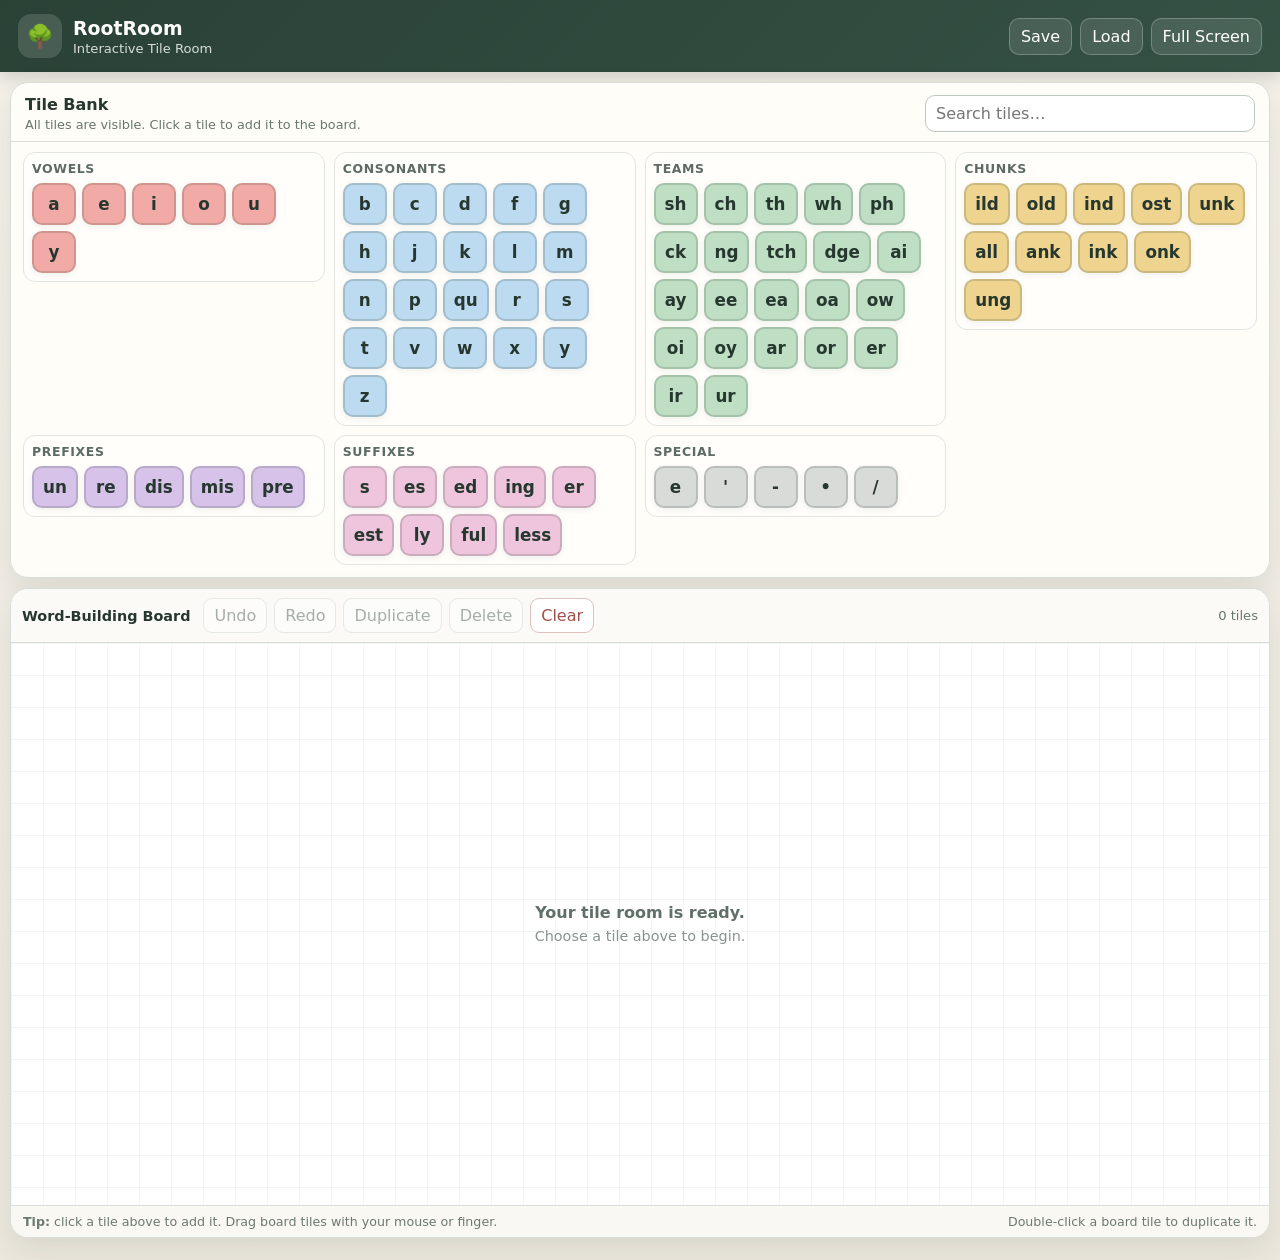
==== rootroom/index.html @ 7eb329e6 "RootRoom v1.1 all tiles visible" ====
<!DOCTYPE html>
<html lang="en">
<head>
  <meta charset="UTF-8" />
  <meta name="viewport" content="width=device-width, initial-scale=1.0" />
  <meta name="theme-color" content="#355144" />
  <title>RootRoom Tile Room</title>
  <link rel="stylesheet" href="rootroom.css" />
</head>
<body>
  <header class="topbar">
    <div class="brand">
      <div class="brand-mark" aria-hidden="true">🌳</div>
      <div><h1>RootRoom</h1><p>Interactive Tile Room</p></div>
    </div>
    <div class="top-actions">
      <button id="saveBtn" class="header-btn">Save</button>
      <button id="loadBtn" class="header-btn">Load</button>
      <button id="fullscreenBtn" class="header-btn">Full Screen</button>
    </div>
  </header>

  <main class="workspace">
    <section class="tile-bank" aria-label="Tile bank">
      <div class="bank-heading">
        <div>
          <h2>Tile Bank</h2>
          <p>All tiles are visible. Click a tile to add it to the board.</p>
        </div>
        <label class="search-wrap">
          <span class="sr-only">Search tiles</span>
          <input id="tileSearch" type="search" placeholder="Search tiles…" autocomplete="off" />
        </label>
      </div>
      <div id="allTileGroups" class="all-tile-groups"></div>
    </section>

    <section class="board-panel">
      <div class="board-toolbar">
        <div class="tool-group">
          <strong>Word-Building Board</strong>
          <button id="undoBtn" class="tool-btn">Undo</button>
          <button id="redoBtn" class="tool-btn">Redo</button>
          <button id="duplicateBtn" class="tool-btn">Duplicate</button>
          <button id="deleteBtn" class="tool-btn">Delete</button>
          <button id="clearBtn" class="tool-btn danger">Clear</button>
        </div>
        <div class="board-status"><span id="tileCount">0 tiles</span></div>
      </div>
      <div id="board" class="board" tabindex="0" aria-label="Interactive word-building board">
        <div id="emptyState" class="empty-state"><div><strong>Your tile room is ready.</strong><span>Choose a tile above to begin.</span></div></div>
      </div>
      <div class="help-bar">
        <span><strong>Tip:</strong> click a tile above to add it. Drag board tiles with your mouse or finger.</span>
        <span>Double-click a board tile to duplicate it.</span>
      </div>
    </section>
  </main>
  <script src="app.js"></script>
</body>
</html>
---- rootroom/rootroom.css ----
:root{--forest:#355144;--forest-dark:#2a4136;--ink:#26372f;--muted:#69776f;--paper:#fffdf8;--line:#d7ded8;--shadow:0 12px 30px rgba(38,55,47,.10);--vowel:#f2aaa6;--consonant:#bddbf0;--team:#bfdfc4;--chunk:#efd48f;--prefix:#d7c2ea;--suffix:#efc5dd;--special:#d9dbd9;--danger:#b45e56}*{box-sizing:border-box}html,body{margin:0;min-height:100%;font-family:Inter,ui-sans-serif,system-ui,-apple-system,BlinkMacSystemFont,"Segoe UI",sans-serif;color:var(--ink);background:linear-gradient(180deg,#f5f1e9 0%,#ede8de 100%)}button,input{font:inherit}.sr-only{position:absolute;width:1px;height:1px;padding:0;margin:-1px;overflow:hidden;clip:rect(0,0,0,0);white-space:nowrap;border:0}.topbar{min-height:72px;padding:12px 18px;display:flex;align-items:center;justify-content:space-between;gap:16px;color:white;background:linear-gradient(135deg,var(--forest-dark),var(--forest));box-shadow:0 5px 16px rgba(30,45,37,.18)}.brand{display:flex;align-items:center;gap:11px}.brand-mark{width:44px;height:44px;border-radius:13px;display:grid;place-items:center;background:rgba(255,255,255,.14);font-size:1.4rem}.brand h1{font-size:1.18rem;margin:0}.brand p{margin:2px 0 0;font-size:.82rem;opacity:.82}.top-actions{display:flex;gap:8px;flex-wrap:wrap}.header-btn{border:1px solid rgba(255,255,255,.24);background:rgba(255,255,255,.11);color:white;border-radius:10px;padding:8px 11px;cursor:pointer}.workspace{width:min(1700px,calc(100% - 20px));margin:10px auto 22px;display:grid;grid-template-rows:auto minmax(650px,1fr);gap:10px}.tile-bank,.board-panel{background:rgba(255,253,248,.98);border:1px solid var(--line);border-radius:18px;box-shadow:var(--shadow);overflow:hidden}.bank-heading{display:flex;align-items:center;justify-content:space-between;gap:18px;padding:12px 14px 9px;border-bottom:1px solid var(--line)}.bank-heading h2{font-size:1rem;margin:0 0 3px}.bank-heading p{font-size:.8rem;color:var(--muted);margin:0}.search-wrap{width:min(330px,38vw)}#tileSearch{width:100%;border:1px solid #bdc8c0;background:white;border-radius:10px;padding:8px 10px;outline:none}.all-tile-groups{display:grid;grid-template-columns:repeat(4,minmax(220px,1fr));gap:9px;padding:10px 12px 12px;align-items:start}.tile-group{border:1px solid #e0e5e1;border-radius:12px;background:#fffefb;padding:8px}.tile-group h3{margin:0 0 7px;font-size:.78rem;text-transform:uppercase;letter-spacing:.05em;color:#5c6b63}.group-tray{display:flex;flex-wrap:wrap;gap:6px}.tile{min-width:44px;height:42px;padding:5px 9px;display:inline-flex;align-items:center;justify-content:center;border:2px solid rgba(43,55,49,.18);border-radius:10px;font-size:1.05rem;font-weight:800;color:#26372f;box-shadow:0 2px 6px rgba(34,49,41,.07);user-select:none;-webkit-user-select:none}.library-tile{cursor:pointer}.vowel{background:var(--vowel)}.consonant{background:var(--consonant)}.team{background:var(--team)}.chunk{background:var(--chunk)}.prefix{background:var(--prefix)}.suffix{background:var(--suffix)}.special{background:var(--special)}.board-panel{display:flex;flex-direction:column;min-height:650px}.board-toolbar{min-height:54px;display:flex;align-items:center;justify-content:space-between;gap:12px;padding:8px 11px;border-bottom:1px solid var(--line);background:#fbfaf6}.tool-group{display:flex;align-items:center;gap:7px;flex-wrap:wrap}.tool-group strong{margin-right:6px;font-size:.9rem}.tool-btn{border:1px solid #cbd4cd;background:white;color:#415249;border-radius:9px;padding:7px 10px;cursor:pointer}.tool-btn:disabled{opacity:.45;cursor:not-allowed}.tool-btn.danger{color:#9e4f49;border-color:#dfc1be}.board-status{font-size:.82rem;color:var(--muted);white-space:nowrap}.board{position:relative;flex:1;min-height:560px;overflow:hidden;outline:none;background:linear-gradient(to right,rgba(86,106,95,.065) 1px,transparent 1px),linear-gradient(to bottom,rgba(86,106,95,.065) 1px,transparent 1px),#fff;background-size:32px 32px;touch-action:none}.board-tile{position:absolute;z-index:3;min-width:58px;height:54px;font-size:1.34rem;cursor:grab;touch-action:none;will-change:left,top}.board-tile.dragging{cursor:grabbing;z-index:20;box-shadow:0 10px 22px rgba(36,50,43,.22)}.board-tile.selected{outline:3px solid var(--forest);outline-offset:3px}.empty-state{position:absolute;inset:0;display:grid;place-items:center;text-align:center;color:#89938d;pointer-events:none;padding:28px}.empty-state strong{display:block;color:#607068;margin-bottom:4px}.empty-state span{font-size:.9rem}.empty-state.hidden{display:none}.help-bar{display:flex;justify-content:space-between;gap:16px;flex-wrap:wrap;padding:8px 12px;border-top:1px solid var(--line);background:#faf8f3;font-size:.79rem;color:#6c7872}@media(max-width:1250px){.all-tile-groups{grid-template-columns:repeat(3,minmax(220px,1fr))}}@media(max-width:900px){.all-tile-groups{grid-template-columns:repeat(2,minmax(220px,1fr))}}@media(max-width:620px){.topbar,.bank-heading,.board-toolbar{align-items:flex-start}.topbar,.bank-heading{flex-direction:column}.search-wrap{width:100%}.all-tile-groups{grid-template-columns:1fr}.workspace{width:min(100% - 10px,1700px)}.board-toolbar{flex-direction:column}.board-status{align-self:flex-end}}
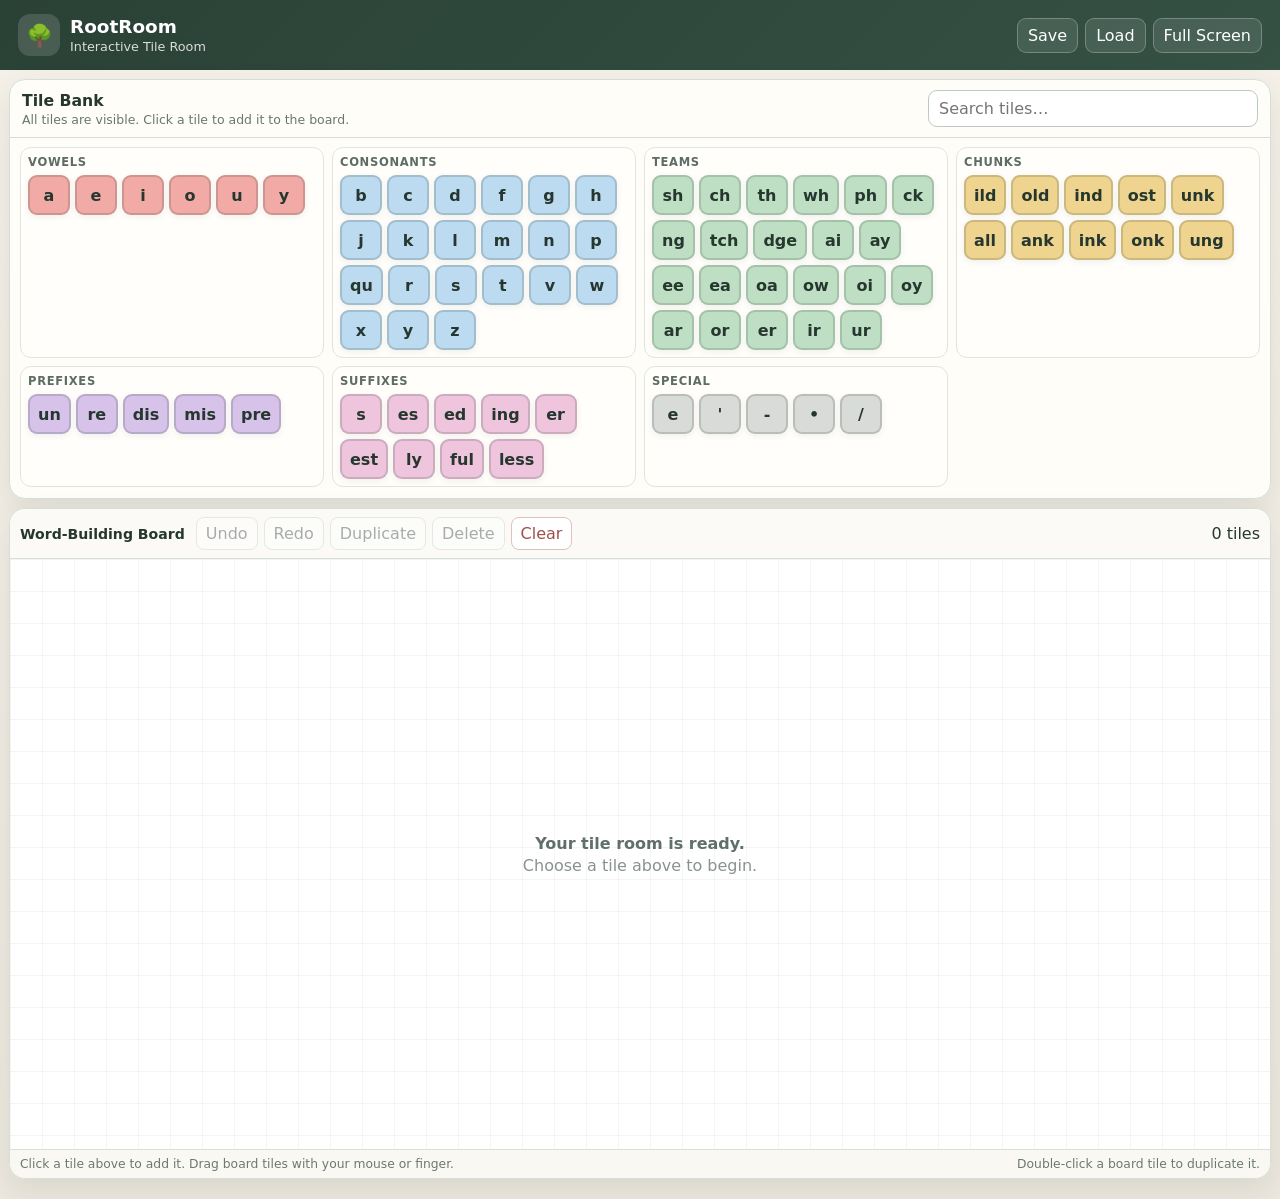
==== commit fb4c10ad: "single-file version" ====
--- a/rootroom/index.html
+++ b/rootroom/index.html
@@ -1,61 +1,140 @@
 <!DOCTYPE html>
 <html lang="en">
 <head>
-  <meta charset="UTF-8" />
-  <meta name="viewport" content="width=device-width, initial-scale=1.0" />
-  <meta name="theme-color" content="#355144" />
-  <title>RootRoom Tile Room</title>
-  <link rel="stylesheet" href="rootroom.css" />
+<meta charset="UTF-8">
+<meta name="viewport" content="width=device-width,initial-scale=1.0">
+<title>RootRoom Tile Room</title>
+<style>
+:root{
+  --forest:#355144;--forest-dark:#2a4136;--ink:#26372f;--muted:#69776f;
+  --paper:#fffdf8;--line:#d7ded8;--shadow:0 12px 30px rgba(38,55,47,.10);
+  --vowel:#f2aaa6;--consonant:#bddbf0;--team:#bfdfc4;--chunk:#efd48f;
+  --prefix:#d7c2ea;--suffix:#efc5dd;--special:#d9dbd9
+}
+*{box-sizing:border-box}
+html,body{margin:0;min-height:100%;font-family:Inter,ui-sans-serif,system-ui,-apple-system,BlinkMacSystemFont,"Segoe UI",sans-serif;color:var(--ink);background:linear-gradient(180deg,#f5f1e9,#ede8de)}
+button,input{font:inherit}
+.topbar{min-height:70px;padding:11px 18px;display:flex;align-items:center;justify-content:space-between;gap:14px;color:#fff;background:linear-gradient(135deg,var(--forest-dark),var(--forest))}
+.brand{display:flex;align-items:center;gap:10px}.brand-mark{width:42px;height:42px;display:grid;place-items:center;border-radius:12px;background:rgba(255,255,255,.14);font-size:1.35rem}
+.brand h1{margin:0;font-size:1.15rem}.brand p{margin:2px 0 0;font-size:.8rem;opacity:.82}
+.actions{display:flex;gap:7px;flex-wrap:wrap}.head-btn{border:1px solid rgba(255,255,255,.25);background:rgba(255,255,255,.1);color:#fff;border-radius:9px;padding:7px 10px;cursor:pointer}
+.workspace{width:min(1720px,calc(100% - 18px));margin:9px auto 20px;display:grid;gap:9px}
+.tile-bank,.board-panel{background:rgba(255,253,248,.98);border:1px solid var(--line);border-radius:16px;box-shadow:var(--shadow);overflow:hidden}
+.bank-head{display:flex;justify-content:space-between;align-items:center;gap:14px;padding:10px 12px;border-bottom:1px solid var(--line)}
+.bank-head h2{margin:0 0 2px;font-size:.98rem}.bank-head p{margin:0;color:var(--muted);font-size:.78rem}
+#search{width:min(330px,38vw);border:1px solid #bec9c1;border-radius:9px;padding:8px 10px}
+.groups{display:grid;grid-template-columns:repeat(4,minmax(220px,1fr));gap:8px;padding:9px 10px 11px}
+.group{border:1px solid #e0e5e1;border-radius:11px;background:#fffefb;padding:7px}
+.group h3{margin:0 0 6px;font-size:.72rem;text-transform:uppercase;letter-spacing:.06em;color:#5d6c64}
+.tray{display:flex;flex-wrap:wrap;gap:5px}
+.tile{min-width:42px;height:40px;padding:4px 8px;border:2px solid rgba(43,55,49,.18);border-radius:9px;display:inline-flex;align-items:center;justify-content:center;font-size:1rem;font-weight:800;color:#26372f;box-shadow:0 2px 6px rgba(34,49,41,.07);user-select:none;-webkit-user-select:none}
+.lib{cursor:pointer}.vowel{background:var(--vowel)}.consonant{background:var(--consonant)}.team{background:var(--team)}.chunk{background:var(--chunk)}.prefix{background:var(--prefix)}.suffix{background:var(--suffix)}.special{background:var(--special)}
+.toolbar{display:flex;justify-content:space-between;align-items:center;gap:10px;padding:8px 10px;border-bottom:1px solid var(--line);background:#fbfaf6}
+.tools{display:flex;align-items:center;gap:6px;flex-wrap:wrap}.tools strong{font-size:.88rem;margin-right:5px}.tool{border:1px solid #cad4cd;background:#fff;color:#415249;border-radius:8px;padding:6px 9px;cursor:pointer}.tool:disabled{opacity:.45}.danger{color:#9e4f49;border-color:#dfc1be}
+#board{position:relative;min-height:590px;overflow:hidden;background:linear-gradient(to right,rgba(86,106,95,.065) 1px,transparent 1px),linear-gradient(to bottom,rgba(86,106,95,.065) 1px,transparent 1px),#fff;background-size:32px 32px;touch-action:none}
+.board-tile{position:absolute;z-index:3;min-width:58px;height:54px;font-size:1.32rem;cursor:grab;touch-action:none}.board-tile.dragging{cursor:grabbing;z-index:20;box-shadow:0 10px 22px rgba(36,50,43,.22)}.board-tile.selected{outline:3px solid var(--forest);outline-offset:3px}
+.empty{position:absolute;inset:0;display:grid;place-items:center;text-align:center;color:#89938d;pointer-events:none}.empty strong{display:block;color:#607068;margin-bottom:3px}.hidden{display:none!important}
+.help{display:flex;justify-content:space-between;gap:12px;flex-wrap:wrap;padding:7px 10px;border-top:1px solid var(--line);background:#faf8f3;font-size:.77rem;color:#6c7872}
+@media(max-width:1250px){.groups{grid-template-columns:repeat(3,minmax(210px,1fr))}}
+@media(max-width:900px){.groups{grid-template-columns:repeat(2,minmax(210px,1fr))}}
+@media(max-width:620px){.topbar,.bank-head,.toolbar{align-items:flex-start}.topbar,.bank-head,.toolbar{flex-direction:column}#search{width:100%}.groups{grid-template-columns:1fr}}
+</style>
 </head>
 <body>
-  <header class="topbar">
-    <div class="brand">
-      <div class="brand-mark" aria-hidden="true">🌳</div>
-      <div><h1>RootRoom</h1><p>Interactive Tile Room</p></div>
-    </div>
-    <div class="top-actions">
-      <button id="saveBtn" class="header-btn">Save</button>
-      <button id="loadBtn" class="header-btn">Load</button>
-      <button id="fullscreenBtn" class="header-btn">Full Screen</button>
-    </div>
-  </header>
+<header class="topbar">
+  <div class="brand"><div class="brand-mark">🌳</div><div><h1>RootRoom</h1><p>Interactive Tile Room</p></div></div>
+  <div class="actions"><button id="save" class="head-btn">Save</button><button id="load" class="head-btn">Load</button><button id="full" class="head-btn">Full Screen</button></div>
+</header>
 
-  <main class="workspace">
-    <section class="tile-bank" aria-label="Tile bank">
-      <div class="bank-heading">
-        <div>
-          <h2>Tile Bank</h2>
-          <p>All tiles are visible. Click a tile to add it to the board.</p>
-        </div>
-        <label class="search-wrap">
-          <span class="sr-only">Search tiles</span>
-          <input id="tileSearch" type="search" placeholder="Search tiles…" autocomplete="off" />
-        </label>
-      </div>
-      <div id="allTileGroups" class="all-tile-groups"></div>
-    </section>
+<main class="workspace">
+<section class="tile-bank">
+  <div class="bank-head">
+    <div><h2>Tile Bank</h2><p>All tiles are visible. Click a tile to add it to the board.</p></div>
+    <input id="search" type="search" placeholder="Search tiles…">
+  </div>
+  <div id="groups" class="groups"></div>
+</section>
 
-    <section class="board-panel">
-      <div class="board-toolbar">
-        <div class="tool-group">
-          <strong>Word-Building Board</strong>
-          <button id="undoBtn" class="tool-btn">Undo</button>
-          <button id="redoBtn" class="tool-btn">Redo</button>
-          <button id="duplicateBtn" class="tool-btn">Duplicate</button>
-          <button id="deleteBtn" class="tool-btn">Delete</button>
-          <button id="clearBtn" class="tool-btn danger">Clear</button>
-        </div>
-        <div class="board-status"><span id="tileCount">0 tiles</span></div>
-      </div>
-      <div id="board" class="board" tabindex="0" aria-label="Interactive word-building board">
-        <div id="emptyState" class="empty-state"><div><strong>Your tile room is ready.</strong><span>Choose a tile above to begin.</span></div></div>
-      </div>
-      <div class="help-bar">
-        <span><strong>Tip:</strong> click a tile above to add it. Drag board tiles with your mouse or finger.</span>
-        <span>Double-click a board tile to duplicate it.</span>
-      </div>
-    </section>
-  </main>
-  <script src="app.js"></script>
+<section class="board-panel">
+  <div class="toolbar">
+    <div class="tools"><strong>Word-Building Board</strong><button id="undo" class="tool">Undo</button><button id="redo" class="tool">Redo</button><button id="dup" class="tool">Duplicate</button><button id="del" class="tool">Delete</button><button id="clear" class="tool danger">Clear</button></div>
+    <span id="count">0 tiles</span>
+  </div>
+  <div id="board">
+    <div id="empty" class="empty"><div><strong>Your tile room is ready.</strong><span>Choose a tile above to begin.</span></div></div>
+  </div>
+  <div class="help"><span>Click a tile above to add it. Drag board tiles with your mouse or finger.</span><span>Double-click a board tile to duplicate it.</span></div>
+</section>
+</main>
+
+<script>
+(()=>{
+"use strict";
+const sets={
+  vowels:{label:"Vowels",type:"vowel",items:["a","e","i","o","u","y"]},
+  consonants:{label:"Consonants",type:"consonant",items:["b","c","d","f","g","h","j","k","l","m","n","p","qu","r","s","t","v","w","x","y","z"]},
+  teams:{label:"Teams",type:"team",items:["sh","ch","th","wh","ph","ck","ng","tch","dge","ai","ay","ee","ea","oa","ow","oi","oy","ar","or","er","ir","ur"]},
+  chunks:{label:"Chunks",type:"chunk",items:["ild","old","ind","ost","unk","all","ank","ink","onk","ung"]},
+  prefixes:{label:"Prefixes",type:"prefix",items:["un","re","dis","mis","pre"]},
+  suffixes:{label:"Suffixes",type:"suffix",items:["s","es","ed","ing","er","est","ly","ful","less"]},
+  special:{label:"Special",type:"special",items:["e","'","-","•","/"]}
+};
+const groups=document.getElementById("groups"),search=document.getElementById("search"),board=document.getElementById("board"),empty=document.getElementById("empty"),count=document.getElementById("count");
+const undoBtn=document.getElementById("undo"),redoBtn=document.getElementById("redo"),dupBtn=document.getElementById("dup"),delBtn=document.getElementById("del");
+let selected=null,drag=null,history=[],hi=-1,suppress=false;
+
+function render(){
+ const q=search.value.trim().toLowerCase(); groups.innerHTML="";
+ Object.values(sets).forEach(g=>{
+   const matches=g.items.filter(t=>t.toLowerCase().includes(q));
+   if(q&&!matches.length)return;
+   const s=document.createElement("section");s.className="group";
+   const h=document.createElement("h3");h.textContent=g.label;
+   const tray=document.createElement("div");tray.className="tray";
+   matches.forEach(t=>tray.appendChild(libTile(t,g.type)));
+   s.append(h,tray);groups.appendChild(s);
+ });
+}
+function libTile(text,type){
+ const b=document.createElement("button");b.type="button";b.className=`tile lib ${type}`;b.textContent=text;
+ if(text==="y") b.title=`y acting as a ${type==="vowel"?"vowel":"consonant"}`;
+ b.onclick=()=>{const n=board.querySelectorAll(".board-tile").length,off=22*(n%9);addTile(text,type,55+off,75+off,true);snap();};
+ return b;
+}
+function addTile(text,type,x,y,sel){
+ const e=document.createElement("div");e.className=`tile board-tile ${type}`;e.textContent=text;e.dataset.text=text;e.dataset.type=type;e.style.left=Math.max(0,x)+"px";e.style.top=Math.max(0,y)+"px";
+ e.onpointerdown=startDrag;e.onclick=ev=>{ev.stopPropagation();select(e)};e.ondblclick=ev=>{ev.preventDefault();ev.stopPropagation();select(e);duplicate()};
+ board.appendChild(e);if(sel)select(e);update();return e;
+}
+function select(e){if(selected&&selected!==e)selected.classList.remove("selected");selected=e;if(selected)selected.classList.add("selected");update()}
+function startDrag(ev){
+ if(ev.button!==undefined&&ev.button!==0)return;const e=ev.currentTarget;ev.preventDefault();ev.stopPropagation();select(e);
+ const r=e.getBoundingClientRect();drag={e,id:ev.pointerId,dx:ev.clientX-r.left,dy:ev.clientY-r.top,l:parseFloat(e.style.left)||0,t:parseFloat(e.style.top)||0};
+ e.classList.add("dragging");try{e.setPointerCapture(ev.pointerId)}catch{}
+ e.addEventListener("pointermove",move);e.addEventListener("pointerup",end);e.addEventListener("pointercancel",end);
+}
+function move(ev){if(!drag||ev.pointerId!==drag.id)return;ev.preventDefault();const r=board.getBoundingClientRect(),e=drag.e;const x=Math.max(0,Math.min(board.clientWidth-e.offsetWidth,ev.clientX-r.left-drag.dx));const y=Math.max(0,Math.min(board.clientHeight-e.offsetHeight,ev.clientY-r.top-drag.dy));e.style.left=x+"px";e.style.top=y+"px"}
+function end(){
+ if(!drag)return;const d=drag,e=d.e;e.classList.remove("dragging");e.removeEventListener("pointermove",move);e.removeEventListener("pointerup",end);e.removeEventListener("pointercancel",end);drag=null;
+ if(Math.abs((parseFloat(e.style.left)||0)-d.l)>.5||Math.abs((parseFloat(e.style.top)||0)-d.t)>.5)snap();
+}
+function duplicate(){if(!selected)return;addTile(selected.dataset.text,selected.dataset.type,(parseFloat(selected.style.left)||0)+68,(parseFloat(selected.style.top)||0)+68,true);snap()}
+function remove(){if(!selected)return;selected.remove();selected=null;update();snap()}
+function clearAll(){if(!board.querySelector(".board-tile"))return;if(!confirm("Clear every tile from the board?"))return;board.querySelectorAll(".board-tile").forEach(e=>e.remove());selected=null;update();snap()}
+function data(){return [...board.querySelectorAll(".board-tile")].map(e=>({text:e.dataset.text,type:e.dataset.type,left:parseFloat(e.style.left)||0,top:parseFloat(e.style.top)||0}))}
+function restore(arr){suppress=true;board.querySelectorAll(".board-tile").forEach(e=>e.remove());selected=null;(arr||[]).forEach(i=>addTile(i.text,i.type,i.left,i.top,false));suppress=false;update()}
+function snap(){if(suppress)return;const s=JSON.stringify(data());if(hi>=0&&history[hi]===s){update();return}history=history.slice(0,hi+1);history.push(s);hi=history.length-1;update()}
+function undo(){if(hi<=0)return;hi--;restore(JSON.parse(history[hi]));update()}
+function redo(){if(hi>=history.length-1)return;hi++;restore(JSON.parse(history[hi]));update()}
+function update(){const n=board.querySelectorAll(".board-tile").length;count.textContent=n+" "+(n===1?"tile":"tiles");empty.classList.toggle("hidden",n>0);undoBtn.disabled=hi<=0;redoBtn.disabled=hi<0||hi>=history.length-1;dupBtn.disabled=!selected;delBtn.disabled=!selected}
+search.oninput=render;board.onpointerdown=ev=>{if(ev.target===board){if(selected)selected.classList.remove("selected");selected=null;update()}};
+undoBtn.onclick=undo;redoBtn.onclick=redo;dupBtn.onclick=duplicate;delBtn.onclick=remove;document.getElementById("clear").onclick=clearAll;
+document.getElementById("save").onclick=()=>{localStorage.setItem("rootroom-board-v12",JSON.stringify(data()));alert("Board saved in this browser.")};
+document.getElementById("load").onclick=()=>{const s=localStorage.getItem("rootroom-board-v12");if(!s)return alert("No saved board found.");restore(JSON.parse(s));snap()};
+document.getElementById("full").onclick=async()=>{try{if(!document.fullscreenElement)await document.documentElement.requestFullscreen();else await document.exitFullscreen()}catch{}};
+document.addEventListener("keydown",ev=>{if((ev.key==="Delete"||ev.key==="Backspace")&&selected&&document.activeElement!==search){ev.preventDefault();remove()}});
+render();snap();update();
+})();
+</script>
 </body>
 </html>
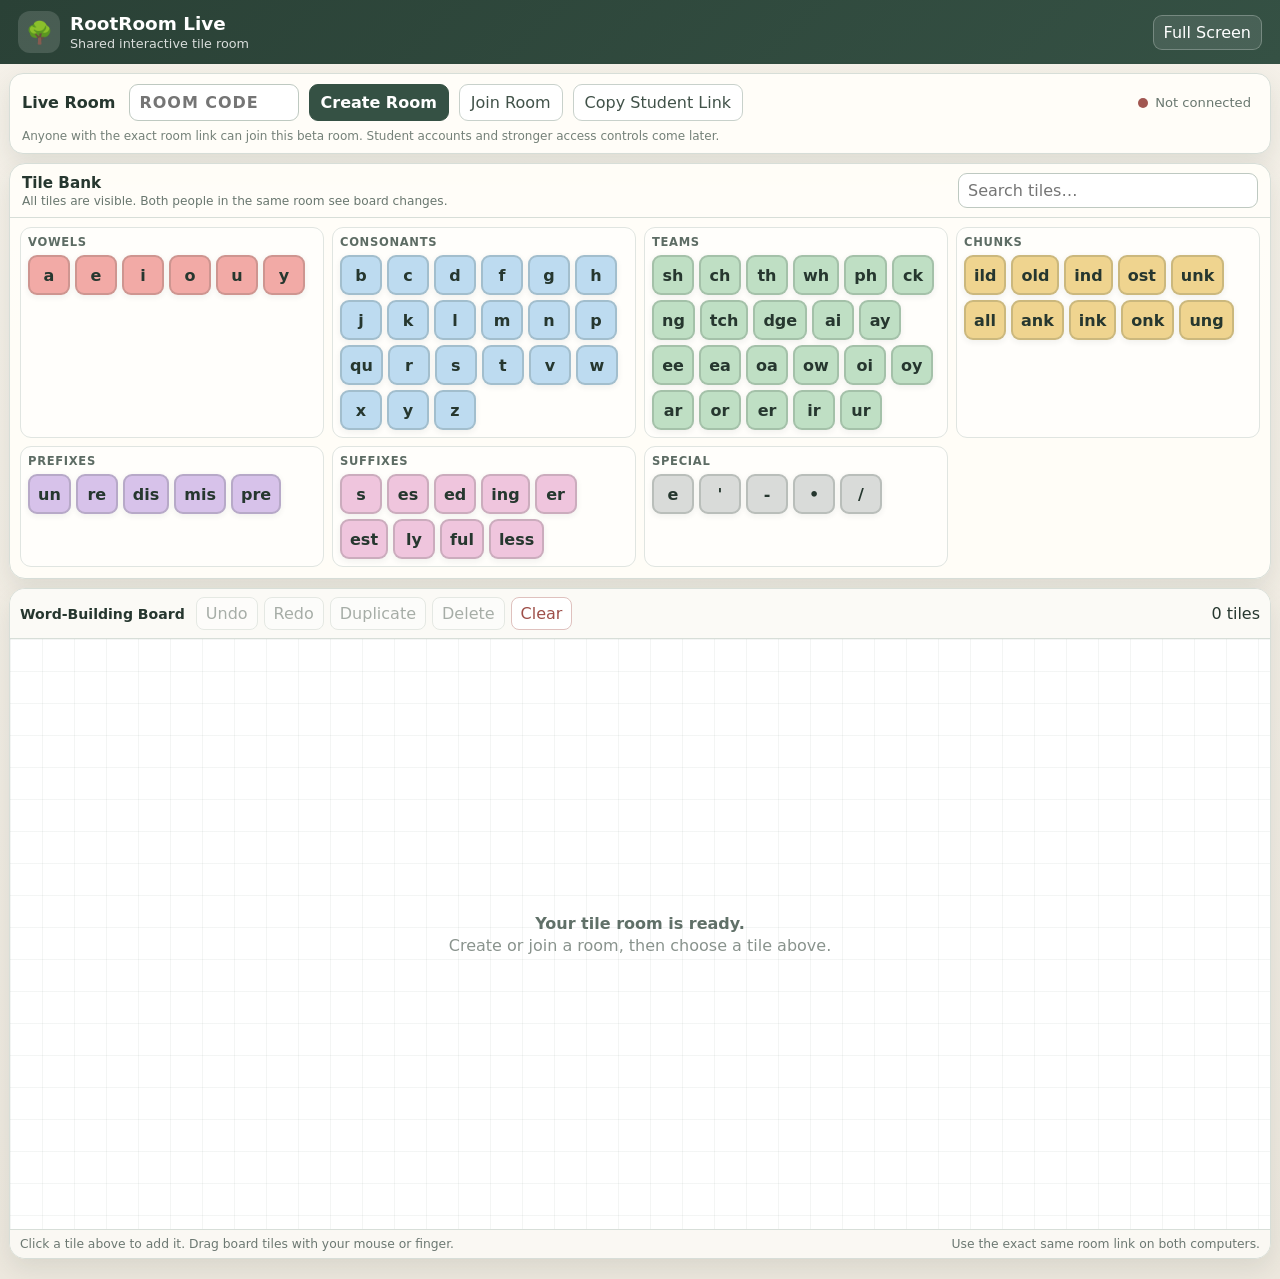
==== commit 0d91a1a7: "Add RootRoom Live shared board" ====
--- a/rootroom/index.html
+++ b/rootroom/index.html
@@ -3,26 +3,35 @@
 <head>
 <meta charset="UTF-8">
 <meta name="viewport" content="width=device-width,initial-scale=1.0">
-<title>RootRoom Tile Room</title>
+<title>RootRoom Live</title>
 <style>
 :root{
   --forest:#355144;--forest-dark:#2a4136;--ink:#26372f;--muted:#69776f;
-  --paper:#fffdf8;--line:#d7ded8;--shadow:0 12px 30px rgba(38,55,47,.10);
+  --paper:#fffdf8;--line:#d7ded8;--shadow:0 10px 24px rgba(38,55,47,.10);
   --vowel:#f2aaa6;--consonant:#bddbf0;--team:#bfdfc4;--chunk:#efd48f;
-  --prefix:#d7c2ea;--suffix:#efc5dd;--special:#d9dbd9
+  --prefix:#d7c2ea;--suffix:#efc5dd;--special:#d9dbd9;
+  --online:#2f7d4a;--offline:#a15650
 }
 *{box-sizing:border-box}
 html,body{margin:0;min-height:100%;font-family:Inter,ui-sans-serif,system-ui,-apple-system,BlinkMacSystemFont,"Segoe UI",sans-serif;color:var(--ink);background:linear-gradient(180deg,#f5f1e9,#ede8de)}
 button,input{font:inherit}
-.topbar{min-height:70px;padding:11px 18px;display:flex;align-items:center;justify-content:space-between;gap:14px;color:#fff;background:linear-gradient(135deg,var(--forest-dark),var(--forest))}
-.brand{display:flex;align-items:center;gap:10px}.brand-mark{width:42px;height:42px;display:grid;place-items:center;border-radius:12px;background:rgba(255,255,255,.14);font-size:1.35rem}
-.brand h1{margin:0;font-size:1.15rem}.brand p{margin:2px 0 0;font-size:.8rem;opacity:.82}
-.actions{display:flex;gap:7px;flex-wrap:wrap}.head-btn{border:1px solid rgba(255,255,255,.25);background:rgba(255,255,255,.1);color:#fff;border-radius:9px;padding:7px 10px;cursor:pointer}
-.workspace{width:min(1720px,calc(100% - 18px));margin:9px auto 20px;display:grid;gap:9px}
+.topbar{padding:11px 18px;display:flex;align-items:center;justify-content:space-between;gap:14px;color:#fff;background:linear-gradient(135deg,var(--forest-dark),var(--forest))}
+.brand{display:flex;align-items:center;gap:10px}.mark{width:42px;height:42px;display:grid;place-items:center;border-radius:12px;background:rgba(255,255,255,.14);font-size:1.35rem}.brand h1{margin:0;font-size:1.15rem}.brand p{margin:2px 0 0;font-size:.8rem;opacity:.82}
+.header-actions{display:flex;gap:7px;flex-wrap:wrap}.head-btn{border:1px solid rgba(255,255,255,.25);background:rgba(255,255,255,.1);color:#fff;border-radius:9px;padding:7px 10px;cursor:pointer}
+.wrap{width:min(1720px,calc(100% - 18px));margin:9px auto 20px;display:grid;gap:9px}
+.room-bar{background:#fffdf8;border:1px solid var(--line);border-radius:14px;box-shadow:var(--shadow);padding:10px 12px;display:flex;align-items:center;gap:10px;flex-wrap:wrap}
+.room-bar strong{margin-right:3px}
+#roomCode{width:170px;text-transform:uppercase;border:1px solid #bec9c1;border-radius:9px;padding:8px 10px;font-weight:800;letter-spacing:.06em}
+.primary{background:var(--forest);color:#fff;border:1px solid var(--forest);border-radius:9px;padding:8px 11px;cursor:pointer;font-weight:700}
+.secondary{background:#fff;color:#415249;border:1px solid #c8d1cb;border-radius:9px;padding:8px 11px;cursor:pointer}
+.status{margin-left:auto;display:flex;align-items:center;gap:7px;font-size:.82rem;color:var(--muted)}
+.dot{width:10px;height:10px;border-radius:50%;background:var(--offline)}.dot.online{background:var(--online)}
+.presence{font-weight:700;color:#496057}
+.note{width:100%;font-size:.75rem;color:#748078;margin-top:-2px}
 .tile-bank,.board-panel{background:rgba(255,253,248,.98);border:1px solid var(--line);border-radius:16px;box-shadow:var(--shadow);overflow:hidden}
-.bank-head{display:flex;justify-content:space-between;align-items:center;gap:14px;padding:10px 12px;border-bottom:1px solid var(--line)}
-.bank-head h2{margin:0 0 2px;font-size:.98rem}.bank-head p{margin:0;color:var(--muted);font-size:.78rem}
-#search{width:min(330px,38vw);border:1px solid #bec9c1;border-radius:9px;padding:8px 10px}
+.bank-head{display:flex;justify-content:space-between;align-items:center;gap:14px;padding:9px 12px;border-bottom:1px solid var(--line)}
+.bank-head h2{margin:0 0 2px;font-size:.95rem}.bank-head p{margin:0;color:var(--muted);font-size:.76rem}
+#search{width:min(300px,35vw);border:1px solid #bec9c1;border-radius:9px;padding:7px 9px}
 .groups{display:grid;grid-template-columns:repeat(4,minmax(220px,1fr));gap:8px;padding:9px 10px 11px}
 .group{border:1px solid #e0e5e1;border-radius:11px;background:#fffefb;padding:7px}
 .group h3{margin:0 0 6px;font-size:.72rem;text-transform:uppercase;letter-spacing:.06em;color:#5d6c64}
@@ -37,19 +46,29 @@
 .help{display:flex;justify-content:space-between;gap:12px;flex-wrap:wrap;padding:7px 10px;border-top:1px solid var(--line);background:#faf8f3;font-size:.77rem;color:#6c7872}
 @media(max-width:1250px){.groups{grid-template-columns:repeat(3,minmax(210px,1fr))}}
 @media(max-width:900px){.groups{grid-template-columns:repeat(2,minmax(210px,1fr))}}
-@media(max-width:620px){.topbar,.bank-head,.toolbar{align-items:flex-start}.topbar,.bank-head,.toolbar{flex-direction:column}#search{width:100%}.groups{grid-template-columns:1fr}}
+@media(max-width:620px){.topbar,.bank-head,.toolbar{align-items:flex-start}.topbar,.bank-head,.toolbar{flex-direction:column}#search{width:100%}.groups{grid-template-columns:1fr}.status{margin-left:0}}
 </style>
 </head>
 <body>
 <header class="topbar">
-  <div class="brand"><div class="brand-mark">🌳</div><div><h1>RootRoom</h1><p>Interactive Tile Room</p></div></div>
-  <div class="actions"><button id="save" class="head-btn">Save</button><button id="load" class="head-btn">Load</button><button id="full" class="head-btn">Full Screen</button></div>
+  <div class="brand"><div class="mark">🌳</div><div><h1>RootRoom Live</h1><p>Shared interactive tile room</p></div></div>
+  <div class="header-actions"><button id="full" class="head-btn">Full Screen</button></div>
 </header>
 
-<main class="workspace">
+<main class="wrap">
+<section class="room-bar">
+  <strong>Live Room</strong>
+  <input id="roomCode" maxlength="12" placeholder="ROOM CODE" aria-label="Room code">
+  <button id="createRoom" class="primary">Create Room</button>
+  <button id="joinRoom" class="secondary">Join Room</button>
+  <button id="copyLink" class="secondary" disabled>Copy Student Link</button>
+  <div class="status"><span id="statusDot" class="dot"></span><span id="statusText">Not connected</span><span id="presence" class="presence"></span></div>
+  <div class="note">Anyone with the exact room link can join this beta room. Student accounts and stronger access controls come later.</div>
+</section>
+
 <section class="tile-bank">
   <div class="bank-head">
-    <div><h2>Tile Bank</h2><p>All tiles are visible. Click a tile to add it to the board.</p></div>
+    <div><h2>Tile Bank</h2><p>All tiles are visible. Both people in the same room see board changes.</p></div>
     <input id="search" type="search" placeholder="Search tiles…">
   </div>
   <div id="groups" class="groups"></div>
@@ -60,16 +79,17 @@
     <div class="tools"><strong>Word-Building Board</strong><button id="undo" class="tool">Undo</button><button id="redo" class="tool">Redo</button><button id="dup" class="tool">Duplicate</button><button id="del" class="tool">Delete</button><button id="clear" class="tool danger">Clear</button></div>
     <span id="count">0 tiles</span>
   </div>
-  <div id="board">
-    <div id="empty" class="empty"><div><strong>Your tile room is ready.</strong><span>Choose a tile above to begin.</span></div></div>
-  </div>
-  <div class="help"><span>Click a tile above to add it. Drag board tiles with your mouse or finger.</span><span>Double-click a board tile to duplicate it.</span></div>
+  <div id="board"><div id="empty" class="empty"><div><strong>Your tile room is ready.</strong><span>Create or join a room, then choose a tile above.</span></div></div></div>
+  <div class="help"><span>Click a tile above to add it. Drag board tiles with your mouse or finger.</span><span>Use the exact same room link on both computers.</span></div>
 </section>
 </main>
 
 <script>
 (()=>{
 "use strict";
+
+const SYNC_SERVER="wss://rootsrundeepliteracy.pottersclay.workers.dev/ws";
+
 const sets={
   vowels:{label:"Vowels",type:"vowel",items:["a","e","i","o","u","y"]},
   consonants:{label:"Consonants",type:"consonant",items:["b","c","d","f","g","h","j","k","l","m","n","p","qu","r","s","t","v","w","x","y","z"]},
@@ -79,61 +99,190 @@
   suffixes:{label:"Suffixes",type:"suffix",items:["s","es","ed","ing","er","est","ly","ful","less"]},
   special:{label:"Special",type:"special",items:["e","'","-","•","/"]}
 };
-const groups=document.getElementById("groups"),search=document.getElementById("search"),board=document.getElementById("board"),empty=document.getElementById("empty"),count=document.getElementById("count");
-const undoBtn=document.getElementById("undo"),redoBtn=document.getElementById("redo"),dupBtn=document.getElementById("dup"),delBtn=document.getElementById("del");
-let selected=null,drag=null,history=[],hi=-1,suppress=false;
-
+
+const groups=document.getElementById("groups"),search=document.getElementById("search"),
+board=document.getElementById("board"),empty=document.getElementById("empty"),
+count=document.getElementById("count"),roomCode=document.getElementById("roomCode"),
+statusDot=document.getElementById("statusDot"),statusText=document.getElementById("statusText"),
+presence=document.getElementById("presence"),copyLink=document.getElementById("copyLink"),
+undoBtn=document.getElementById("undo"),redoBtn=document.getElementById("redo"),
+dupBtn=document.getElementById("dup"),delBtn=document.getElementById("del");
+
+let selected=null,drag=null,history=[],hi=-1,suppress=false,socket=null,currentRoom="",
+remoteApply=false,nextTileId=1,reconnectTimer=null;
+
+function cleanRoom(value){
+  return String(value||"").toUpperCase().replace(/[^A-Z0-9_-]/g,"").slice(0,12);
+}
+function randomRoom(){
+  const chars="ABCDEFGHJKLMNPQRSTUVWXYZ23456789";
+  const bytes=new Uint8Array(9);crypto.getRandomValues(bytes);
+  return [...bytes].map(b=>chars[b%chars.length]).join("");
+}
+function setStatus(text,online=false){
+  statusText.textContent=text;statusDot.classList.toggle("online",online);
+}
+function roomUrl(code){
+  const u=new URL(location.href);u.searchParams.set("room",code);return u.toString();
+}
+function connect(code){
+  code=cleanRoom(code);if(!code)return;
+  currentRoom=code;roomCode.value=code;
+  history.replaceState(null,"",roomUrl(code));
+  copyLink.disabled=false;
+
+  if(socket){try{socket.close()}catch{}}
+  clearTimeout(reconnectTimer);
+  setStatus("Connecting…",false);presence.textContent="";
+
+  socket=new WebSocket(`${SYNC_SERVER}?room=${encodeURIComponent(code)}`);
+
+  socket.addEventListener("open",()=>{
+    setStatus("Live",true);
+  });
+
+  socket.addEventListener("message",ev=>{
+    try{
+      const msg=JSON.parse(ev.data);
+      if(msg.type==="state"&&Array.isArray(msg.board)){
+        remoteApply=true;
+        restore(msg.board);
+        history=[JSON.stringify(data())];hi=0;
+        remoteApply=false;
+        update();
+      }
+      if(msg.type==="presence"){
+        presence.textContent=msg.count===1?"1 person connected":`${msg.count} people connected`;
+      }
+    }catch{}
+  });
+
+  socket.addEventListener("close",()=>{
+    setStatus("Disconnected",false);presence.textContent="";
+    if(currentRoom){
+      reconnectTimer=setTimeout(()=>connect(currentRoom),1800);
+    }
+  });
+
+  socket.addEventListener("error",()=>setStatus("Connection problem",false));
+}
+function sendState(){
+  if(remoteApply)return;
+  if(socket&&socket.readyState===WebSocket.OPEN){
+    socket.send(JSON.stringify({type:"state",board:data()}));
+  }
+}
 function render(){
- const q=search.value.trim().toLowerCase(); groups.innerHTML="";
+ const q=search.value.trim().toLowerCase();groups.innerHTML="";
  Object.values(sets).forEach(g=>{
-   const matches=g.items.filter(t=>t.toLowerCase().includes(q));
-   if(q&&!matches.length)return;
+   const matches=g.items.filter(t=>t.toLowerCase().includes(q));if(q&&!matches.length)return;
    const s=document.createElement("section");s.className="group";
    const h=document.createElement("h3");h.textContent=g.label;
    const tray=document.createElement("div");tray.className="tray";
-   matches.forEach(t=>tray.appendChild(libTile(t,g.type)));
-   s.append(h,tray);groups.appendChild(s);
+   matches.forEach(t=>tray.appendChild(libTile(t,g.type)));s.append(h,tray);groups.appendChild(s);
  });
 }
 function libTile(text,type){
  const b=document.createElement("button");b.type="button";b.className=`tile lib ${type}`;b.textContent=text;
- if(text==="y") b.title=`y acting as a ${type==="vowel"?"vowel":"consonant"}`;
- b.onclick=()=>{const n=board.querySelectorAll(".board-tile").length,off=22*(n%9);addTile(text,type,55+off,75+off,true);snap();};
+ if(text==="y")b.title=`y acting as a ${type==="vowel"?"vowel":"consonant"}`;
+ b.addEventListener("click",()=>{
+   const n=board.querySelectorAll(".board-tile").length,off=22*(n%9);
+   addTile(text,type,55+off,75+off,true);snap(true);
+ });
  return b;
 }
-function addTile(text,type,x,y,sel){
- const e=document.createElement("div");e.className=`tile board-tile ${type}`;e.textContent=text;e.dataset.text=text;e.dataset.type=type;e.style.left=Math.max(0,x)+"px";e.style.top=Math.max(0,y)+"px";
- e.onpointerdown=startDrag;e.onclick=ev=>{ev.stopPropagation();select(e)};e.ondblclick=ev=>{ev.preventDefault();ev.stopPropagation();select(e);duplicate()};
+function addTile(text,type,x,y,sel,id){
+ const e=document.createElement("div");e.className=`tile board-tile ${type}`;e.textContent=text;
+ e.dataset.text=text;e.dataset.type=type;e.dataset.id=id||`t${Date.now().toString(36)}${nextTileId++}`;
+ e.style.left=Math.max(0,Number(x)||0)+"px";e.style.top=Math.max(0,Number(y)||0)+"px";
+ e.addEventListener("pointerdown",startDrag);
+ e.addEventListener("click",ev=>{ev.stopPropagation();select(e)});
+ e.addEventListener("dblclick",ev=>{ev.preventDefault();ev.stopPropagation();select(e);duplicate()});
  board.appendChild(e);if(sel)select(e);update();return e;
 }
 function select(e){if(selected&&selected!==e)selected.classList.remove("selected");selected=e;if(selected)selected.classList.add("selected");update()}
 function startDrag(ev){
- if(ev.button!==undefined&&ev.button!==0)return;const e=ev.currentTarget;ev.preventDefault();ev.stopPropagation();select(e);
- const r=e.getBoundingClientRect();drag={e,id:ev.pointerId,dx:ev.clientX-r.left,dy:ev.clientY-r.top,l:parseFloat(e.style.left)||0,t:parseFloat(e.style.top)||0};
+ if(ev.button!==undefined&&ev.button!==0)return;
+ const e=ev.currentTarget;ev.preventDefault();ev.stopPropagation();select(e);
+ const r=e.getBoundingClientRect();
+ drag={e,id:ev.pointerId,dx:ev.clientX-r.left,dy:ev.clientY-r.top,l:parseFloat(e.style.left)||0,t:parseFloat(e.style.top)||0};
  e.classList.add("dragging");try{e.setPointerCapture(ev.pointerId)}catch{}
  e.addEventListener("pointermove",move);e.addEventListener("pointerup",end);e.addEventListener("pointercancel",end);
 }
-function move(ev){if(!drag||ev.pointerId!==drag.id)return;ev.preventDefault();const r=board.getBoundingClientRect(),e=drag.e;const x=Math.max(0,Math.min(board.clientWidth-e.offsetWidth,ev.clientX-r.left-drag.dx));const y=Math.max(0,Math.min(board.clientHeight-e.offsetHeight,ev.clientY-r.top-drag.dy));e.style.left=x+"px";e.style.top=y+"px"}
+function move(ev){
+ if(!drag||ev.pointerId!==drag.id)return;ev.preventDefault();
+ const r=board.getBoundingClientRect(),e=drag.e;
+ const x=Math.max(0,Math.min(board.clientWidth-e.offsetWidth,ev.clientX-r.left-drag.dx));
+ const y=Math.max(0,Math.min(board.clientHeight-e.offsetHeight,ev.clientY-r.top-drag.dy));
+ e.style.left=x+"px";e.style.top=y+"px";
+}
 function end(){
- if(!drag)return;const d=drag,e=d.e;e.classList.remove("dragging");e.removeEventListener("pointermove",move);e.removeEventListener("pointerup",end);e.removeEventListener("pointercancel",end);drag=null;
- if(Math.abs((parseFloat(e.style.left)||0)-d.l)>.5||Math.abs((parseFloat(e.style.top)||0)-d.t)>.5)snap();
-}
-function duplicate(){if(!selected)return;addTile(selected.dataset.text,selected.dataset.type,(parseFloat(selected.style.left)||0)+68,(parseFloat(selected.style.top)||0)+68,true);snap()}
-function remove(){if(!selected)return;selected.remove();selected=null;update();snap()}
-function clearAll(){if(!board.querySelector(".board-tile"))return;if(!confirm("Clear every tile from the board?"))return;board.querySelectorAll(".board-tile").forEach(e=>e.remove());selected=null;update();snap()}
-function data(){return [...board.querySelectorAll(".board-tile")].map(e=>({text:e.dataset.text,type:e.dataset.type,left:parseFloat(e.style.left)||0,top:parseFloat(e.style.top)||0}))}
-function restore(arr){suppress=true;board.querySelectorAll(".board-tile").forEach(e=>e.remove());selected=null;(arr||[]).forEach(i=>addTile(i.text,i.type,i.left,i.top,false));suppress=false;update()}
-function snap(){if(suppress)return;const s=JSON.stringify(data());if(hi>=0&&history[hi]===s){update();return}history=history.slice(0,hi+1);history.push(s);hi=history.length-1;update()}
-function undo(){if(hi<=0)return;hi--;restore(JSON.parse(history[hi]));update()}
-function redo(){if(hi>=history.length-1)return;hi++;restore(JSON.parse(history[hi]));update()}
-function update(){const n=board.querySelectorAll(".board-tile").length;count.textContent=n+" "+(n===1?"tile":"tiles");empty.classList.toggle("hidden",n>0);undoBtn.disabled=hi<=0;redoBtn.disabled=hi<0||hi>=history.length-1;dupBtn.disabled=!selected;delBtn.disabled=!selected}
-search.oninput=render;board.onpointerdown=ev=>{if(ev.target===board){if(selected)selected.classList.remove("selected");selected=null;update()}};
-undoBtn.onclick=undo;redoBtn.onclick=redo;dupBtn.onclick=duplicate;delBtn.onclick=remove;document.getElementById("clear").onclick=clearAll;
-document.getElementById("save").onclick=()=>{localStorage.setItem("rootroom-board-v12",JSON.stringify(data()));alert("Board saved in this browser.")};
-document.getElementById("load").onclick=()=>{const s=localStorage.getItem("rootroom-board-v12");if(!s)return alert("No saved board found.");restore(JSON.parse(s));snap()};
-document.getElementById("full").onclick=async()=>{try{if(!document.fullscreenElement)await document.documentElement.requestFullscreen();else await document.exitFullscreen()}catch{}};
-document.addEventListener("keydown",ev=>{if((ev.key==="Delete"||ev.key==="Backspace")&&selected&&document.activeElement!==search){ev.preventDefault();remove()}});
-render();snap();update();
+ if(!drag)return;const d=drag,e=d.e;
+ e.classList.remove("dragging");e.removeEventListener("pointermove",move);e.removeEventListener("pointerup",end);e.removeEventListener("pointercancel",end);
+ drag=null;
+ if(Math.abs((parseFloat(e.style.left)||0)-d.l)>.5||Math.abs((parseFloat(e.style.top)||0)-d.t)>.5)snap(true);
+}
+function duplicate(){
+ if(!selected)return;
+ addTile(selected.dataset.text,selected.dataset.type,(parseFloat(selected.style.left)||0)+68,(parseFloat(selected.style.top)||0)+68,true);
+ snap(true);
+}
+function remove(){
+ if(!selected)return;selected.remove();selected=null;update();snap(true);
+}
+function clearAll(){
+ if(!board.querySelector(".board-tile"))return;
+ if(!confirm("Clear every tile from this shared room?"))return;
+ board.querySelectorAll(".board-tile").forEach(e=>e.remove());selected=null;update();snap(true);
+}
+function data(){
+ return [...board.querySelectorAll(".board-tile")].map(e=>({
+   id:e.dataset.id,text:e.dataset.text,type:e.dataset.type,
+   left:parseFloat(e.style.left)||0,top:parseFloat(e.style.top)||0
+ }));
+}
+function restore(arr){
+ suppress=true;board.querySelectorAll(".board-tile").forEach(e=>e.remove());selected=null;
+ (arr||[]).forEach(i=>addTile(i.text,i.type,i.left,i.top,false,i.id));
+ suppress=false;update();
+}
+function snap(sync){
+ if(suppress)return;
+ const s=JSON.stringify(data());
+ if(hi>=0&&history[hi]===s){update();if(sync)sendState();return}
+ history=history.slice(0,hi+1);history.push(s);hi=history.length-1;
+ if(history.length>50){history.shift();hi--}
+ update();if(sync)sendState();
+}
+function undo(){
+ if(hi<=0)return;hi--;remoteApply=true;restore(JSON.parse(history[hi]));remoteApply=false;update();sendState();
+}
+function redo(){
+ if(hi>=history.length-1)return;hi++;remoteApply=true;restore(JSON.parse(history[hi]));remoteApply=false;update();sendState();
+}
+function update(){
+ const n=board.querySelectorAll(".board-tile").length;
+ count.textContent=n+" "+(n===1?"tile":"tiles");empty.classList.toggle("hidden",n>0);
+ undoBtn.disabled=hi<=0;redoBtn.disabled=hi<0||hi>=history.length-1;dupBtn.disabled=!selected;delBtn.disabled=!selected;
+}
+
+document.getElementById("createRoom").addEventListener("click",()=>connect(randomRoom()));
+document.getElementById("joinRoom").addEventListener("click",()=>connect(roomCode.value));
+roomCode.addEventListener("keydown",e=>{if(e.key==="Enter")connect(roomCode.value)});
+copyLink.addEventListener("click",async()=>{
+  try{await navigator.clipboard.writeText(roomUrl(currentRoom));copyLink.textContent="Copied!";setTimeout(()=>copyLink.textContent="Copy Student Link",1300)}
+  catch{prompt("Copy this link:",roomUrl(currentRoom))}
+});
+search.addEventListener("input",render);
+board.addEventListener("pointerdown",ev=>{if(ev.target===board){if(selected)selected.classList.remove("selected");selected=null;update()}});
+undoBtn.addEventListener("click",undo);redoBtn.addEventListener("click",redo);dupBtn.addEventListener("click",duplicate);delBtn.addEventListener("click",remove);
+document.getElementById("clear").addEventListener("click",clearAll);
+document.getElementById("full").addEventListener("click",async()=>{try{if(!document.fullscreenElement)await document.documentElement.requestFullscreen();else await document.exitFullscreen()}catch{}});
+
+render();snap(false);update();
+
+const initialRoom=cleanRoom(new URL(location.href).searchParams.get("room"));
+if(initialRoom)connect(initialRoom);
 })();
 </script>
 </body>
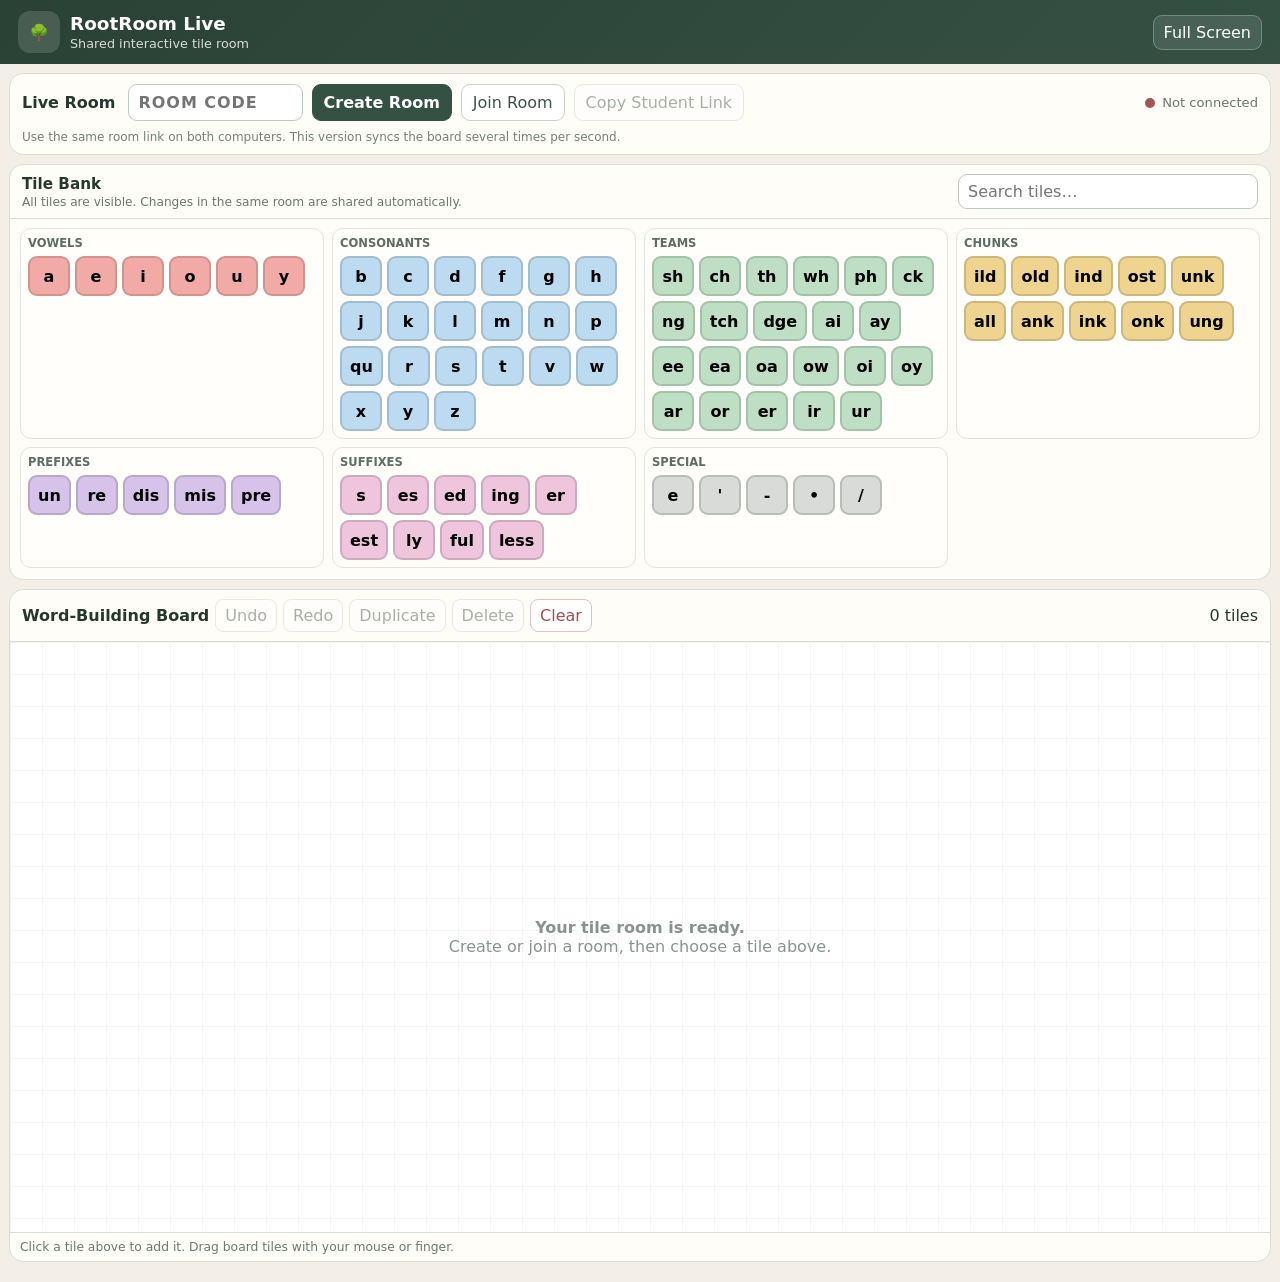
==== commit c67ea747: "RootRoom Live v2 reliable sync" ====
--- a/rootroom/index.html
+++ b/rootroom/index.html
@@ -5,284 +5,42 @@
 <meta name="viewport" content="width=device-width,initial-scale=1.0">
 <title>RootRoom Live</title>
 <style>
-:root{
-  --forest:#355144;--forest-dark:#2a4136;--ink:#26372f;--muted:#69776f;
-  --paper:#fffdf8;--line:#d7ded8;--shadow:0 10px 24px rgba(38,55,47,.10);
-  --vowel:#f2aaa6;--consonant:#bddbf0;--team:#bfdfc4;--chunk:#efd48f;
-  --prefix:#d7c2ea;--suffix:#efc5dd;--special:#d9dbd9;
-  --online:#2f7d4a;--offline:#a15650
-}
-*{box-sizing:border-box}
-html,body{margin:0;min-height:100%;font-family:Inter,ui-sans-serif,system-ui,-apple-system,BlinkMacSystemFont,"Segoe UI",sans-serif;color:var(--ink);background:linear-gradient(180deg,#f5f1e9,#ede8de)}
-button,input{font:inherit}
-.topbar{padding:11px 18px;display:flex;align-items:center;justify-content:space-between;gap:14px;color:#fff;background:linear-gradient(135deg,var(--forest-dark),var(--forest))}
-.brand{display:flex;align-items:center;gap:10px}.mark{width:42px;height:42px;display:grid;place-items:center;border-radius:12px;background:rgba(255,255,255,.14);font-size:1.35rem}.brand h1{margin:0;font-size:1.15rem}.brand p{margin:2px 0 0;font-size:.8rem;opacity:.82}
-.header-actions{display:flex;gap:7px;flex-wrap:wrap}.head-btn{border:1px solid rgba(255,255,255,.25);background:rgba(255,255,255,.1);color:#fff;border-radius:9px;padding:7px 10px;cursor:pointer}
-.wrap{width:min(1720px,calc(100% - 18px));margin:9px auto 20px;display:grid;gap:9px}
-.room-bar{background:#fffdf8;border:1px solid var(--line);border-radius:14px;box-shadow:var(--shadow);padding:10px 12px;display:flex;align-items:center;gap:10px;flex-wrap:wrap}
-.room-bar strong{margin-right:3px}
-#roomCode{width:170px;text-transform:uppercase;border:1px solid #bec9c1;border-radius:9px;padding:8px 10px;font-weight:800;letter-spacing:.06em}
-.primary{background:var(--forest);color:#fff;border:1px solid var(--forest);border-radius:9px;padding:8px 11px;cursor:pointer;font-weight:700}
-.secondary{background:#fff;color:#415249;border:1px solid #c8d1cb;border-radius:9px;padding:8px 11px;cursor:pointer}
-.status{margin-left:auto;display:flex;align-items:center;gap:7px;font-size:.82rem;color:var(--muted)}
-.dot{width:10px;height:10px;border-radius:50%;background:var(--offline)}.dot.online{background:var(--online)}
-.presence{font-weight:700;color:#496057}
-.note{width:100%;font-size:.75rem;color:#748078;margin-top:-2px}
-.tile-bank,.board-panel{background:rgba(255,253,248,.98);border:1px solid var(--line);border-radius:16px;box-shadow:var(--shadow);overflow:hidden}
-.bank-head{display:flex;justify-content:space-between;align-items:center;gap:14px;padding:9px 12px;border-bottom:1px solid var(--line)}
-.bank-head h2{margin:0 0 2px;font-size:.95rem}.bank-head p{margin:0;color:var(--muted);font-size:.76rem}
-#search{width:min(300px,35vw);border:1px solid #bec9c1;border-radius:9px;padding:7px 9px}
-.groups{display:grid;grid-template-columns:repeat(4,minmax(220px,1fr));gap:8px;padding:9px 10px 11px}
-.group{border:1px solid #e0e5e1;border-radius:11px;background:#fffefb;padding:7px}
-.group h3{margin:0 0 6px;font-size:.72rem;text-transform:uppercase;letter-spacing:.06em;color:#5d6c64}
-.tray{display:flex;flex-wrap:wrap;gap:5px}
-.tile{min-width:42px;height:40px;padding:4px 8px;border:2px solid rgba(43,55,49,.18);border-radius:9px;display:inline-flex;align-items:center;justify-content:center;font-size:1rem;font-weight:800;color:#26372f;box-shadow:0 2px 6px rgba(34,49,41,.07);user-select:none;-webkit-user-select:none}
-.lib{cursor:pointer}.vowel{background:var(--vowel)}.consonant{background:var(--consonant)}.team{background:var(--team)}.chunk{background:var(--chunk)}.prefix{background:var(--prefix)}.suffix{background:var(--suffix)}.special{background:var(--special)}
-.toolbar{display:flex;justify-content:space-between;align-items:center;gap:10px;padding:8px 10px;border-bottom:1px solid var(--line);background:#fbfaf6}
-.tools{display:flex;align-items:center;gap:6px;flex-wrap:wrap}.tools strong{font-size:.88rem;margin-right:5px}.tool{border:1px solid #cad4cd;background:#fff;color:#415249;border-radius:8px;padding:6px 9px;cursor:pointer}.tool:disabled{opacity:.45}.danger{color:#9e4f49;border-color:#dfc1be}
-#board{position:relative;min-height:590px;overflow:hidden;background:linear-gradient(to right,rgba(86,106,95,.065) 1px,transparent 1px),linear-gradient(to bottom,rgba(86,106,95,.065) 1px,transparent 1px),#fff;background-size:32px 32px;touch-action:none}
-.board-tile{position:absolute;z-index:3;min-width:58px;height:54px;font-size:1.32rem;cursor:grab;touch-action:none}.board-tile.dragging{cursor:grabbing;z-index:20;box-shadow:0 10px 22px rgba(36,50,43,.22)}.board-tile.selected{outline:3px solid var(--forest);outline-offset:3px}
-.empty{position:absolute;inset:0;display:grid;place-items:center;text-align:center;color:#89938d;pointer-events:none}.empty strong{display:block;color:#607068;margin-bottom:3px}.hidden{display:none!important}
-.help{display:flex;justify-content:space-between;gap:12px;flex-wrap:wrap;padding:7px 10px;border-top:1px solid var(--line);background:#faf8f3;font-size:.77rem;color:#6c7872}
-@media(max-width:1250px){.groups{grid-template-columns:repeat(3,minmax(210px,1fr))}}
-@media(max-width:900px){.groups{grid-template-columns:repeat(2,minmax(210px,1fr))}}
-@media(max-width:620px){.topbar,.bank-head,.toolbar{align-items:flex-start}.topbar,.bank-head,.toolbar{flex-direction:column}#search{width:100%}.groups{grid-template-columns:1fr}.status{margin-left:0}}
+:root{--forest:#355144;--forest-dark:#2a4136;--ink:#26372f;--muted:#69776f;--paper:#fffdf8;--line:#d7ded8;--vowel:#f2aaa6;--consonant:#bddbf0;--team:#bfdfc4;--chunk:#efd48f;--prefix:#d7c2ea;--suffix:#efc5dd;--special:#d9dbd9;--online:#2f7d4a;--warn:#b47b32;--offline:#a15650}
+*{box-sizing:border-box}html,body{margin:0;min-height:100%;font-family:system-ui,-apple-system,"Segoe UI",sans-serif;color:var(--ink);background:#f3efe7}button,input{font:inherit}
+.topbar{padding:11px 18px;display:flex;align-items:center;justify-content:space-between;color:white;background:linear-gradient(135deg,var(--forest-dark),var(--forest))}.brand{display:flex;align-items:center;gap:10px}.mark{width:42px;height:42px;display:grid;place-items:center;border-radius:12px;background:rgba(255,255,255,.14)}.brand h1{margin:0;font-size:1.15rem}.brand p{margin:2px 0 0;font-size:.8rem;opacity:.82}.head-btn{border:1px solid rgba(255,255,255,.25);background:rgba(255,255,255,.1);color:white;border-radius:9px;padding:7px 10px}
+.wrap{width:min(1720px,calc(100% - 18px));margin:9px auto 20px;display:grid;gap:9px}.room-bar,.tile-bank,.board-panel{background:#fffdf8;border:1px solid var(--line);border-radius:14px;overflow:hidden}.room-bar{padding:10px 12px;display:flex;align-items:center;gap:9px;flex-wrap:wrap}.room-bar strong{margin-right:3px}#roomCode{width:175px;text-transform:uppercase;border:1px solid #bec9c1;border-radius:9px;padding:8px 10px;font-weight:800;letter-spacing:.06em}.primary{background:var(--forest);color:white;border:1px solid var(--forest);border-radius:9px;padding:8px 11px;font-weight:700}.secondary{background:white;color:#415249;border:1px solid #c8d1cb;border-radius:9px;padding:8px 11px}.secondary:disabled{opacity:.45}.status{margin-left:auto;display:flex;align-items:center;gap:7px;font-size:.82rem;color:var(--muted)}.dot{width:10px;height:10px;border-radius:50%;background:var(--offline)}.dot.online{background:var(--online)}.dot.wait{background:var(--warn)}.note{width:100%;font-size:.75rem;color:#748078}
+.bank-head,.toolbar{display:flex;justify-content:space-between;align-items:center;gap:14px;padding:9px 12px;border-bottom:1px solid var(--line)}.bank-head h2{margin:0 0 2px;font-size:.95rem}.bank-head p{margin:0;color:var(--muted);font-size:.76rem}#search{width:min(300px,35vw);border:1px solid #bec9c1;border-radius:9px;padding:7px 9px}.groups{display:grid;grid-template-columns:repeat(4,minmax(220px,1fr));gap:8px;padding:9px 10px 11px}.group{border:1px solid #e0e5e1;border-radius:11px;background:#fffefb;padding:7px}.group h3{margin:0 0 6px;font-size:.72rem;text-transform:uppercase;color:#5d6c64}.tray{display:flex;flex-wrap:wrap;gap:5px}.tile{min-width:42px;height:40px;padding:4px 8px;border:2px solid rgba(43,55,49,.18);border-radius:9px;display:inline-flex;align-items:center;justify-content:center;font-weight:800;user-select:none}.lib{cursor:pointer}.vowel{background:var(--vowel)}.consonant{background:var(--consonant)}.team{background:var(--team)}.chunk{background:var(--chunk)}.prefix{background:var(--prefix)}.suffix{background:var(--suffix)}.special{background:var(--special)}
+.tools{display:flex;align-items:center;gap:6px;flex-wrap:wrap}.tool{border:1px solid #cad4cd;background:white;color:#415249;border-radius:8px;padding:6px 9px}.tool:disabled{opacity:.45}.danger{color:#9e4f49;border-color:#dfc1be}#board{position:relative;min-height:590px;overflow:hidden;background:linear-gradient(to right,rgba(86,106,95,.065) 1px,transparent 1px),linear-gradient(to bottom,rgba(86,106,95,.065) 1px,transparent 1px),#fff;background-size:32px 32px;touch-action:none}.board-tile{position:absolute;z-index:3;min-width:58px;height:54px;font-size:1.32rem;cursor:grab;touch-action:none}.board-tile.dragging{cursor:grabbing;z-index:20}.board-tile.selected{outline:3px solid var(--forest);outline-offset:3px}.empty{position:absolute;inset:0;display:grid;place-items:center;text-align:center;color:#89938d;pointer-events:none}.hidden{display:none!important}.help{padding:7px 10px;border-top:1px solid var(--line);font-size:.77rem;color:#6c7872}
+@media(max-width:1250px){.groups{grid-template-columns:repeat(3,minmax(210px,1fr))}}@media(max-width:900px){.groups{grid-template-columns:repeat(2,minmax(210px,1fr))}}@media(max-width:620px){.topbar,.bank-head,.toolbar{align-items:flex-start;flex-direction:column}#search{width:100%}.groups{grid-template-columns:1fr}.status{margin-left:0}}
 </style>
 </head>
 <body>
-<header class="topbar">
-  <div class="brand"><div class="mark">🌳</div><div><h1>RootRoom Live</h1><p>Shared interactive tile room</p></div></div>
-  <div class="header-actions"><button id="full" class="head-btn">Full Screen</button></div>
-</header>
-
+<header class="topbar"><div class="brand"><div class="mark">🌳</div><div><h1>RootRoom Live</h1><p>Shared interactive tile room</p></div></div><button id="full" class="head-btn">Full Screen</button></header>
 <main class="wrap">
-<section class="room-bar">
-  <strong>Live Room</strong>
-  <input id="roomCode" maxlength="12" placeholder="ROOM CODE" aria-label="Room code">
-  <button id="createRoom" class="primary">Create Room</button>
-  <button id="joinRoom" class="secondary">Join Room</button>
-  <button id="copyLink" class="secondary" disabled>Copy Student Link</button>
-  <div class="status"><span id="statusDot" class="dot"></span><span id="statusText">Not connected</span><span id="presence" class="presence"></span></div>
-  <div class="note">Anyone with the exact room link can join this beta room. Student accounts and stronger access controls come later.</div>
-</section>
-
-<section class="tile-bank">
-  <div class="bank-head">
-    <div><h2>Tile Bank</h2><p>All tiles are visible. Both people in the same room see board changes.</p></div>
-    <input id="search" type="search" placeholder="Search tiles…">
-  </div>
-  <div id="groups" class="groups"></div>
-</section>
-
-<section class="board-panel">
-  <div class="toolbar">
-    <div class="tools"><strong>Word-Building Board</strong><button id="undo" class="tool">Undo</button><button id="redo" class="tool">Redo</button><button id="dup" class="tool">Duplicate</button><button id="del" class="tool">Delete</button><button id="clear" class="tool danger">Clear</button></div>
-    <span id="count">0 tiles</span>
-  </div>
-  <div id="board"><div id="empty" class="empty"><div><strong>Your tile room is ready.</strong><span>Create or join a room, then choose a tile above.</span></div></div></div>
-  <div class="help"><span>Click a tile above to add it. Drag board tiles with your mouse or finger.</span><span>Use the exact same room link on both computers.</span></div>
-</section>
+<section class="room-bar"><strong>Live Room</strong><input id="roomCode" maxlength="12" placeholder="ROOM CODE"><button id="createRoom" class="primary">Create Room</button><button id="joinRoom" class="secondary">Join Room</button><button id="copyLink" class="secondary" disabled>Copy Student Link</button><div class="status"><span id="statusDot" class="dot"></span><span id="statusText">Not connected</span></div><div class="note">Use the same room link on both computers. This version syncs the board several times per second.</div></section>
+<section class="tile-bank"><div class="bank-head"><div><h2>Tile Bank</h2><p>All tiles are visible. Changes in the same room are shared automatically.</p></div><input id="search" type="search" placeholder="Search tiles…"></div><div id="groups" class="groups"></div></section>
+<section class="board-panel"><div class="toolbar"><div class="tools"><strong>Word-Building Board</strong><button id="undo" class="tool">Undo</button><button id="redo" class="tool">Redo</button><button id="dup" class="tool">Duplicate</button><button id="del" class="tool">Delete</button><button id="clear" class="tool danger">Clear</button></div><span id="count">0 tiles</span></div><div id="board"><div id="empty" class="empty"><div><strong>Your tile room is ready.</strong><div>Create or join a room, then choose a tile above.</div></div></div></div><div class="help">Click a tile above to add it. Drag board tiles with your mouse or finger.</div></section>
 </main>
-
 <script>
-(()=>{
-"use strict";
-
-const SYNC_SERVER="wss://rootsrundeepliteracy.pottersclay.workers.dev/ws";
-
-const sets={
-  vowels:{label:"Vowels",type:"vowel",items:["a","e","i","o","u","y"]},
-  consonants:{label:"Consonants",type:"consonant",items:["b","c","d","f","g","h","j","k","l","m","n","p","qu","r","s","t","v","w","x","y","z"]},
-  teams:{label:"Teams",type:"team",items:["sh","ch","th","wh","ph","ck","ng","tch","dge","ai","ay","ee","ea","oa","ow","oi","oy","ar","or","er","ir","ur"]},
-  chunks:{label:"Chunks",type:"chunk",items:["ild","old","ind","ost","unk","all","ank","ink","onk","ung"]},
-  prefixes:{label:"Prefixes",type:"prefix",items:["un","re","dis","mis","pre"]},
-  suffixes:{label:"Suffixes",type:"suffix",items:["s","es","ed","ing","er","est","ly","ful","less"]},
-  special:{label:"Special",type:"special",items:["e","'","-","•","/"]}
-};
-
-const groups=document.getElementById("groups"),search=document.getElementById("search"),
-board=document.getElementById("board"),empty=document.getElementById("empty"),
-count=document.getElementById("count"),roomCode=document.getElementById("roomCode"),
-statusDot=document.getElementById("statusDot"),statusText=document.getElementById("statusText"),
-presence=document.getElementById("presence"),copyLink=document.getElementById("copyLink"),
-undoBtn=document.getElementById("undo"),redoBtn=document.getElementById("redo"),
-dupBtn=document.getElementById("dup"),delBtn=document.getElementById("del");
-
-let selected=null,drag=null,history=[],hi=-1,suppress=false,socket=null,currentRoom="",
-remoteApply=false,nextTileId=1,reconnectTimer=null;
-
-function cleanRoom(value){
-  return String(value||"").toUpperCase().replace(/[^A-Z0-9_-]/g,"").slice(0,12);
-}
-function randomRoom(){
-  const chars="ABCDEFGHJKLMNPQRSTUVWXYZ23456789";
-  const bytes=new Uint8Array(9);crypto.getRandomValues(bytes);
-  return [...bytes].map(b=>chars[b%chars.length]).join("");
-}
-function setStatus(text,online=false){
-  statusText.textContent=text;statusDot.classList.toggle("online",online);
-}
-function roomUrl(code){
-  const u=new URL(location.href);u.searchParams.set("room",code);return u.toString();
-}
-function connect(code){
-  code=cleanRoom(code);if(!code)return;
-  currentRoom=code;roomCode.value=code;
-  history.replaceState(null,"",roomUrl(code));
-  copyLink.disabled=false;
-
-  if(socket){try{socket.close()}catch{}}
-  clearTimeout(reconnectTimer);
-  setStatus("Connecting…",false);presence.textContent="";
-
-  socket=new WebSocket(`${SYNC_SERVER}?room=${encodeURIComponent(code)}`);
-
-  socket.addEventListener("open",()=>{
-    setStatus("Live",true);
-  });
-
-  socket.addEventListener("message",ev=>{
-    try{
-      const msg=JSON.parse(ev.data);
-      if(msg.type==="state"&&Array.isArray(msg.board)){
-        remoteApply=true;
-        restore(msg.board);
-        history=[JSON.stringify(data())];hi=0;
-        remoteApply=false;
-        update();
-      }
-      if(msg.type==="presence"){
-        presence.textContent=msg.count===1?"1 person connected":`${msg.count} people connected`;
-      }
-    }catch{}
-  });
-
-  socket.addEventListener("close",()=>{
-    setStatus("Disconnected",false);presence.textContent="";
-    if(currentRoom){
-      reconnectTimer=setTimeout(()=>connect(currentRoom),1800);
-    }
-  });
-
-  socket.addEventListener("error",()=>setStatus("Connection problem",false));
-}
-function sendState(){
-  if(remoteApply)return;
-  if(socket&&socket.readyState===WebSocket.OPEN){
-    socket.send(JSON.stringify({type:"state",board:data()}));
-  }
-}
-function render(){
- const q=search.value.trim().toLowerCase();groups.innerHTML="";
- Object.values(sets).forEach(g=>{
-   const matches=g.items.filter(t=>t.toLowerCase().includes(q));if(q&&!matches.length)return;
-   const s=document.createElement("section");s.className="group";
-   const h=document.createElement("h3");h.textContent=g.label;
-   const tray=document.createElement("div");tray.className="tray";
-   matches.forEach(t=>tray.appendChild(libTile(t,g.type)));s.append(h,tray);groups.appendChild(s);
- });
-}
-function libTile(text,type){
- const b=document.createElement("button");b.type="button";b.className=`tile lib ${type}`;b.textContent=text;
- if(text==="y")b.title=`y acting as a ${type==="vowel"?"vowel":"consonant"}`;
- b.addEventListener("click",()=>{
-   const n=board.querySelectorAll(".board-tile").length,off=22*(n%9);
-   addTile(text,type,55+off,75+off,true);snap(true);
- });
- return b;
-}
-function addTile(text,type,x,y,sel,id){
- const e=document.createElement("div");e.className=`tile board-tile ${type}`;e.textContent=text;
- e.dataset.text=text;e.dataset.type=type;e.dataset.id=id||`t${Date.now().toString(36)}${nextTileId++}`;
- e.style.left=Math.max(0,Number(x)||0)+"px";e.style.top=Math.max(0,Number(y)||0)+"px";
- e.addEventListener("pointerdown",startDrag);
- e.addEventListener("click",ev=>{ev.stopPropagation();select(e)});
- e.addEventListener("dblclick",ev=>{ev.preventDefault();ev.stopPropagation();select(e);duplicate()});
- board.appendChild(e);if(sel)select(e);update();return e;
-}
+(()=>{"use strict";
+const API="https://rootsrundeepliteracy.pottersclay.workers.dev";
+const sets={vowels:{label:"Vowels",type:"vowel",items:["a","e","i","o","u","y"]},consonants:{label:"Consonants",type:"consonant",items:["b","c","d","f","g","h","j","k","l","m","n","p","qu","r","s","t","v","w","x","y","z"]},teams:{label:"Teams",type:"team",items:["sh","ch","th","wh","ph","ck","ng","tch","dge","ai","ay","ee","ea","oa","ow","oi","oy","ar","or","er","ir","ur"]},chunks:{label:"Chunks",type:"chunk",items:["ild","old","ind","ost","unk","all","ank","ink","onk","ung"]},prefixes:{label:"Prefixes",type:"prefix",items:["un","re","dis","mis","pre"]},suffixes:{label:"Suffixes",type:"suffix",items:["s","es","ed","ing","er","est","ly","ful","less"]},special:{label:"Special",type:"special",items:["e","'","-","•","/"]}};
+const groups=document.getElementById("groups"),search=document.getElementById("search"),board=document.getElementById("board"),empty=document.getElementById("empty"),count=document.getElementById("count"),roomCode=document.getElementById("roomCode"),statusDot=document.getElementById("statusDot"),statusText=document.getElementById("statusText"),copyLink=document.getElementById("copyLink"),undoBtn=document.getElementById("undo"),redoBtn=document.getElementById("redo"),dupBtn=document.getElementById("dup"),delBtn=document.getElementById("del");
+let selected=null,drag=null,history=[],hi=-1,suppress=false,currentRoom="",lastRev=-1,pollTimer=null,posting=false,dirty=false,nextTileId=1;
+function cleanRoom(v){return String(v||"").toUpperCase().replace(/[^A-Z0-9_-]/g,"").slice(0,12)}function randomRoom(){const chars="ABCDEFGHJKLMNPQRSTUVWXYZ23456789",bytes=new Uint8Array(9);crypto.getRandomValues(bytes);return [...bytes].map(b=>chars[b%chars.length]).join("")}function roomUrl(code){const u=new URL(location.href);u.searchParams.set("room",code);return u.toString()}function setStatus(text,mode="off"){statusText.textContent=text;statusDot.classList.toggle("online",mode==="on");statusDot.classList.toggle("wait",mode==="wait")}
+async function connect(code){code=cleanRoom(code);if(!code)return;currentRoom=code;roomCode.value=code;history.replaceState(null,"",roomUrl(code));copyLink.disabled=false;setStatus("Connecting…","wait");if(pollTimer)clearInterval(pollTimer);try{await pollOnce(true);setStatus("Live","on");pollTimer=setInterval(()=>pollOnce(false),300)}catch{setStatus("Connection problem","off");pollTimer=setInterval(()=>pollOnce(false),900)}}
+async function pollOnce(force){if(!currentRoom||posting||dirty||drag)return;const res=await fetch(`${API}/state?room=${encodeURIComponent(currentRoom)}`,{cache:"no-store"});if(!res.ok)throw new Error("server");const msg=await res.json();if(!msg.ok)throw new Error(msg.error||"sync");setStatus("Live","on");if(Number(msg.rev)>lastRev){lastRev=Number(msg.rev);const incoming=JSON.stringify(msg.board||[]),before=JSON.stringify(data());if(force||incoming!==before){suppress=true;restore(msg.board||[]);suppress=false;history=[JSON.stringify(data())];hi=0;update()}}}
+async function pushState(){if(!currentRoom){setStatus("Create or join a room first","wait");return}if(posting)return;posting=true;dirty=true;try{const res=await fetch(`${API}/state?room=${encodeURIComponent(currentRoom)}`,{method:"POST",headers:{"content-type":"application/json"},body:JSON.stringify({board:data()})});if(!res.ok)throw new Error("server");const msg=await res.json();if(!msg.ok)throw new Error(msg.error||"sync");lastRev=Number(msg.rev);setStatus("Live","on")}catch{setStatus("Connection problem","off")}finally{dirty=false;posting=false}}
+function render(){const q=search.value.trim().toLowerCase();groups.innerHTML="";Object.values(sets).forEach(g=>{const matches=g.items.filter(t=>t.toLowerCase().includes(q));if(q&&!matches.length)return;const s=document.createElement("section");s.className="group";const h=document.createElement("h3");h.textContent=g.label;const tray=document.createElement("div");tray.className="tray";matches.forEach(t=>tray.appendChild(libTile(t,g.type)));s.append(h,tray);groups.appendChild(s)})}
+function libTile(text,type){const b=document.createElement("button");b.type="button";b.className=`tile lib ${type}`;b.textContent=text;if(text==="y")b.title=`y acting as a ${type==="vowel"?"vowel":"consonant"}`;b.addEventListener("click",()=>{const n=board.querySelectorAll(".board-tile").length,off=22*(n%9);addTile(text,type,55+off,75+off,true);snap(true)});return b}
+function addTile(text,type,x,y,sel,id){const e=document.createElement("div");e.className=`tile board-tile ${type}`;e.textContent=text;e.dataset.text=text;e.dataset.type=type;e.dataset.id=id||`t${Date.now().toString(36)}${nextTileId++}`;e.style.left=Math.max(0,Number(x)||0)+"px";e.style.top=Math.max(0,Number(y)||0)+"px";e.addEventListener("pointerdown",startDrag);e.addEventListener("click",ev=>{ev.stopPropagation();select(e)});e.addEventListener("dblclick",ev=>{ev.preventDefault();ev.stopPropagation();select(e);duplicate()});board.appendChild(e);if(sel)select(e);update();return e}
 function select(e){if(selected&&selected!==e)selected.classList.remove("selected");selected=e;if(selected)selected.classList.add("selected");update()}
-function startDrag(ev){
- if(ev.button!==undefined&&ev.button!==0)return;
- const e=ev.currentTarget;ev.preventDefault();ev.stopPropagation();select(e);
- const r=e.getBoundingClientRect();
- drag={e,id:ev.pointerId,dx:ev.clientX-r.left,dy:ev.clientY-r.top,l:parseFloat(e.style.left)||0,t:parseFloat(e.style.top)||0};
- e.classList.add("dragging");try{e.setPointerCapture(ev.pointerId)}catch{}
- e.addEventListener("pointermove",move);e.addEventListener("pointerup",end);e.addEventListener("pointercancel",end);
-}
-function move(ev){
- if(!drag||ev.pointerId!==drag.id)return;ev.preventDefault();
- const r=board.getBoundingClientRect(),e=drag.e;
- const x=Math.max(0,Math.min(board.clientWidth-e.offsetWidth,ev.clientX-r.left-drag.dx));
- const y=Math.max(0,Math.min(board.clientHeight-e.offsetHeight,ev.clientY-r.top-drag.dy));
- e.style.left=x+"px";e.style.top=y+"px";
-}
-function end(){
- if(!drag)return;const d=drag,e=d.e;
- e.classList.remove("dragging");e.removeEventListener("pointermove",move);e.removeEventListener("pointerup",end);e.removeEventListener("pointercancel",end);
- drag=null;
- if(Math.abs((parseFloat(e.style.left)||0)-d.l)>.5||Math.abs((parseFloat(e.style.top)||0)-d.t)>.5)snap(true);
-}
-function duplicate(){
- if(!selected)return;
- addTile(selected.dataset.text,selected.dataset.type,(parseFloat(selected.style.left)||0)+68,(parseFloat(selected.style.top)||0)+68,true);
- snap(true);
-}
-function remove(){
- if(!selected)return;selected.remove();selected=null;update();snap(true);
-}
-function clearAll(){
- if(!board.querySelector(".board-tile"))return;
- if(!confirm("Clear every tile from this shared room?"))return;
- board.querySelectorAll(".board-tile").forEach(e=>e.remove());selected=null;update();snap(true);
-}
-function data(){
- return [...board.querySelectorAll(".board-tile")].map(e=>({
-   id:e.dataset.id,text:e.dataset.text,type:e.dataset.type,
-   left:parseFloat(e.style.left)||0,top:parseFloat(e.style.top)||0
- }));
-}
-function restore(arr){
- suppress=true;board.querySelectorAll(".board-tile").forEach(e=>e.remove());selected=null;
- (arr||[]).forEach(i=>addTile(i.text,i.type,i.left,i.top,false,i.id));
- suppress=false;update();
-}
-function snap(sync){
- if(suppress)return;
- const s=JSON.stringify(data());
- if(hi>=0&&history[hi]===s){update();if(sync)sendState();return}
- history=history.slice(0,hi+1);history.push(s);hi=history.length-1;
- if(history.length>50){history.shift();hi--}
- update();if(sync)sendState();
-}
-function undo(){
- if(hi<=0)return;hi--;remoteApply=true;restore(JSON.parse(history[hi]));remoteApply=false;update();sendState();
-}
-function redo(){
- if(hi>=history.length-1)return;hi++;remoteApply=true;restore(JSON.parse(history[hi]));remoteApply=false;update();sendState();
-}
-function update(){
- const n=board.querySelectorAll(".board-tile").length;
- count.textContent=n+" "+(n===1?"tile":"tiles");empty.classList.toggle("hidden",n>0);
- undoBtn.disabled=hi<=0;redoBtn.disabled=hi<0||hi>=history.length-1;dupBtn.disabled=!selected;delBtn.disabled=!selected;
-}
-
-document.getElementById("createRoom").addEventListener("click",()=>connect(randomRoom()));
-document.getElementById("joinRoom").addEventListener("click",()=>connect(roomCode.value));
-roomCode.addEventListener("keydown",e=>{if(e.key==="Enter")connect(roomCode.value)});
-copyLink.addEventListener("click",async()=>{
-  try{await navigator.clipboard.writeText(roomUrl(currentRoom));copyLink.textContent="Copied!";setTimeout(()=>copyLink.textContent="Copy Student Link",1300)}
-  catch{prompt("Copy this link:",roomUrl(currentRoom))}
-});
-search.addEventListener("input",render);
-board.addEventListener("pointerdown",ev=>{if(ev.target===board){if(selected)selected.classList.remove("selected");selected=null;update()}});
-undoBtn.addEventListener("click",undo);redoBtn.addEventListener("click",redo);dupBtn.addEventListener("click",duplicate);delBtn.addEventListener("click",remove);
-document.getElementById("clear").addEventListener("click",clearAll);
-document.getElementById("full").addEventListener("click",async()=>{try{if(!document.fullscreenElement)await document.documentElement.requestFullscreen();else await document.exitFullscreen()}catch{}});
-
-render();snap(false);update();
-
-const initialRoom=cleanRoom(new URL(location.href).searchParams.get("room"));
-if(initialRoom)connect(initialRoom);
+function startDrag(ev){if(ev.button!==undefined&&ev.button!==0)return;const e=ev.currentTarget;ev.preventDefault();ev.stopPropagation();select(e);const r=e.getBoundingClientRect();drag={e,id:ev.pointerId,dx:ev.clientX-r.left,dy:ev.clientY-r.top,l:parseFloat(e.style.left)||0,t:parseFloat(e.style.top)||0};e.classList.add("dragging");try{e.setPointerCapture(ev.pointerId)}catch{}e.addEventListener("pointermove",move);e.addEventListener("pointerup",end);e.addEventListener("pointercancel",end)}
+function move(ev){if(!drag||ev.pointerId!==drag.id)return;ev.preventDefault();const r=board.getBoundingClientRect(),e=drag.e;const x=Math.max(0,Math.min(board.clientWidth-e.offsetWidth,ev.clientX-r.left-drag.dx));const y=Math.max(0,Math.min(board.clientHeight-e.offsetHeight,ev.clientY-r.top-drag.dy));e.style.left=x+"px";e.style.top=y+"px"}
+function end(){if(!drag)return;const d=drag,e=d.e;e.classList.remove("dragging");e.removeEventListener("pointermove",move);e.removeEventListener("pointerup",end);e.removeEventListener("pointercancel",end);drag=null;if(Math.abs((parseFloat(e.style.left)||0)-d.l)>.5||Math.abs((parseFloat(e.style.top)||0)-d.t)>.5)snap(true)}
+function duplicate(){if(!selected)return;addTile(selected.dataset.text,selected.dataset.type,(parseFloat(selected.style.left)||0)+68,(parseFloat(selected.style.top)||0)+68,true);snap(true)}function remove(){if(!selected)return;selected.remove();selected=null;update();snap(true)}function clearAll(){if(!board.querySelector(".board-tile"))return;if(!confirm("Clear every tile from this shared room?"))return;board.querySelectorAll(".board-tile").forEach(e=>e.remove());selected=null;update();snap(true)}
+function data(){return [...board.querySelectorAll(".board-tile")].map(e=>({id:e.dataset.id,text:e.dataset.text,type:e.dataset.type,left:parseFloat(e.style.left)||0,top:parseFloat(e.style.top)||0}))}function restore(arr){board.querySelectorAll(".board-tile").forEach(e=>e.remove());selected=null;(arr||[]).forEach(i=>addTile(i.text,i.type,i.left,i.top,false,i.id));update()}function snap(sync){if(suppress)return;const s=JSON.stringify(data());if(hi>=0&&history[hi]===s){update();if(sync)pushState();return}history=history.slice(0,hi+1);history.push(s);hi=history.length-1;if(history.length>50){history.shift();hi--}update();if(sync)pushState()}function undo(){if(hi<=0)return;hi--;suppress=true;restore(JSON.parse(history[hi]));suppress=false;update();pushState()}function redo(){if(hi>=history.length-1)return;hi++;suppress=true;restore(JSON.parse(history[hi]));suppress=false;update();pushState()}function update(){const n=board.querySelectorAll(".board-tile").length;count.textContent=n+" "+(n===1?"tile":"tiles");empty.classList.toggle("hidden",n>0);undoBtn.disabled=hi<=0;redoBtn.disabled=hi<0||hi>=history.length-1;dupBtn.disabled=!selected;delBtn.disabled=!selected}
+document.getElementById("createRoom").addEventListener("click",()=>connect(randomRoom()));document.getElementById("joinRoom").addEventListener("click",()=>connect(roomCode.value));roomCode.addEventListener("keydown",e=>{if(e.key==="Enter")connect(roomCode.value)});copyLink.addEventListener("click",async()=>{const link=roomUrl(currentRoom);try{await navigator.clipboard.writeText(link);copyLink.textContent="Copied!";setTimeout(()=>copyLink.textContent="Copy Student Link",1200)}catch{prompt("Copy this student link:",link)}});search.addEventListener("input",render);board.addEventListener("pointerdown",ev=>{if(ev.target===board){if(selected)selected.classList.remove("selected");selected=null;update()}});undoBtn.addEventListener("click",undo);redoBtn.addEventListener("click",redo);dupBtn.addEventListener("click",duplicate);delBtn.addEventListener("click",remove);document.getElementById("clear").addEventListener("click",clearAll);document.getElementById("full").addEventListener("click",async()=>{try{if(!document.fullscreenElement)await document.documentElement.requestFullscreen();else await document.exitFullscreen()}catch{}});render();snap(false);update();const initialRoom=cleanRoom(new URL(location.href).searchParams.get("room"));if(initialRoom)connect(initialRoom);
 })();
 </script>
 </body>
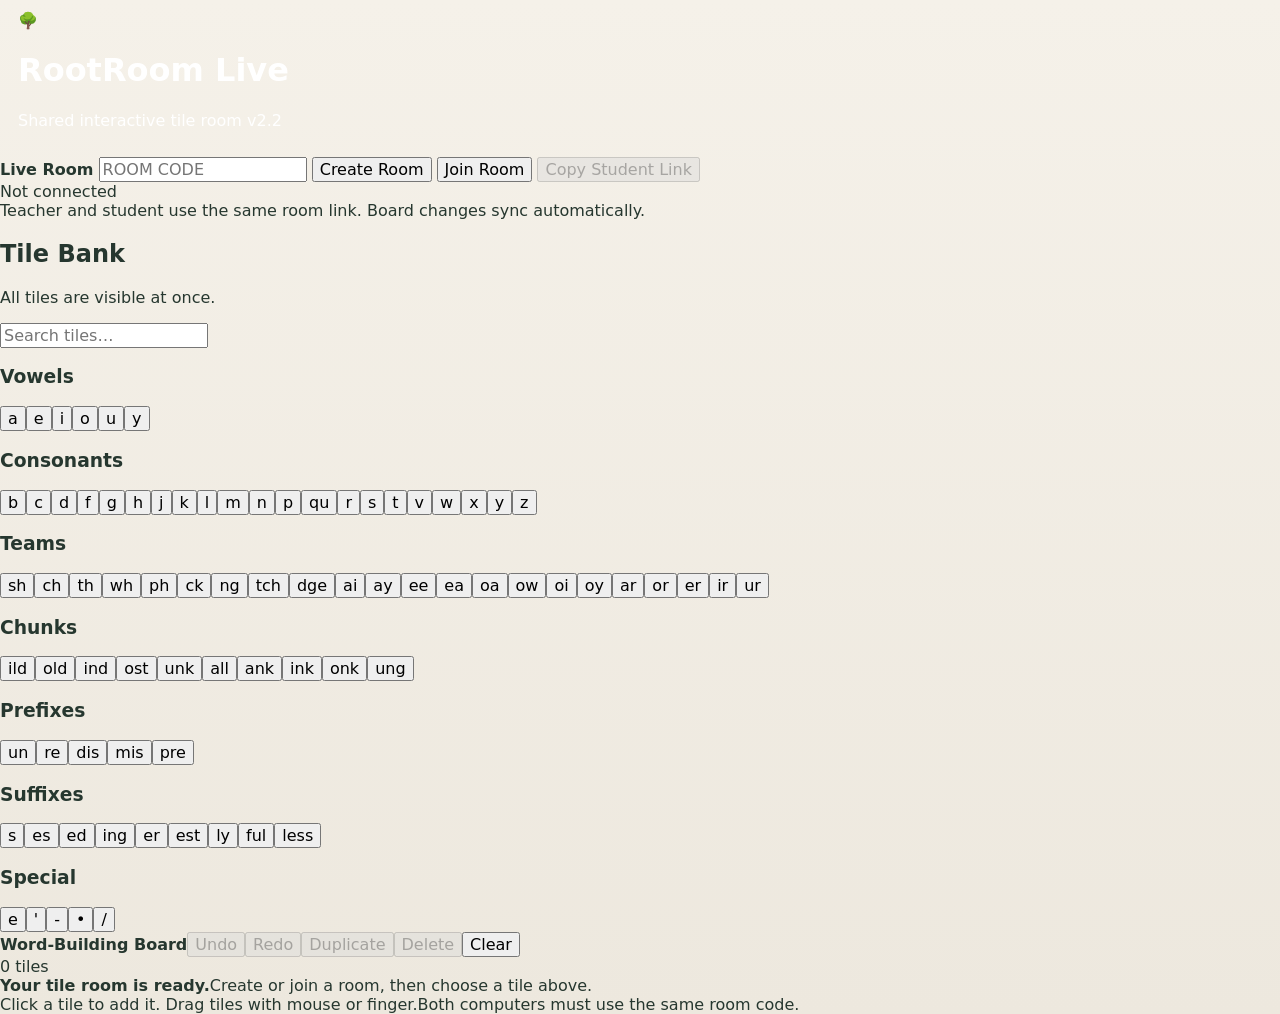
==== commit 28779ec7: "RootRoom Live v2.2 page connection fix" ====
--- a/rootroom/index.html
+++ b/rootroom/index.html
@@ -3,45 +3,353 @@
 <head>
 <meta charset="UTF-8">
 <meta name="viewport" content="width=device-width,initial-scale=1.0">
-<title>RootRoom Live</title>
+<title>RootRoom Live v2.2</title>
 <style>
-:root{--forest:#355144;--forest-dark:#2a4136;--ink:#26372f;--muted:#69776f;--paper:#fffdf8;--line:#d7ded8;--vowel:#f2aaa6;--consonant:#bddbf0;--team:#bfdfc4;--chunk:#efd48f;--prefix:#d7c2ea;--suffix:#efc5dd;--special:#d9dbd9;--online:#2f7d4a;--warn:#b47b32;--offline:#a15650}
-*{box-sizing:border-box}html,body{margin:0;min-height:100%;font-family:system-ui,-apple-system,"Segoe UI",sans-serif;color:var(--ink);background:#f3efe7}button,input{font:inherit}
-.topbar{padding:11px 18px;display:flex;align-items:center;justify-content:space-between;color:white;background:linear-gradient(135deg,var(--forest-dark),var(--forest))}.brand{display:flex;align-items:center;gap:10px}.mark{width:42px;height:42px;display:grid;place-items:center;border-radius:12px;background:rgba(255,255,255,.14)}.brand h1{margin:0;font-size:1.15rem}.brand p{margin:2px 0 0;font-size:.8rem;opacity:.82}.head-btn{border:1px solid rgba(255,255,255,.25);background:rgba(255,255,255,.1);color:white;border-radius:9px;padding:7px 10px}
-.wrap{width:min(1720px,calc(100% - 18px));margin:9px auto 20px;display:grid;gap:9px}.room-bar,.tile-bank,.board-panel{background:#fffdf8;border:1px solid var(--line);border-radius:14px;overflow:hidden}.room-bar{padding:10px 12px;display:flex;align-items:center;gap:9px;flex-wrap:wrap}.room-bar strong{margin-right:3px}#roomCode{width:175px;text-transform:uppercase;border:1px solid #bec9c1;border-radius:9px;padding:8px 10px;font-weight:800;letter-spacing:.06em}.primary{background:var(--forest);color:white;border:1px solid var(--forest);border-radius:9px;padding:8px 11px;font-weight:700}.secondary{background:white;color:#415249;border:1px solid #c8d1cb;border-radius:9px;padding:8px 11px}.secondary:disabled{opacity:.45}.status{margin-left:auto;display:flex;align-items:center;gap:7px;font-size:.82rem;color:var(--muted)}.dot{width:10px;height:10px;border-radius:50%;background:var(--offline)}.dot.online{background:var(--online)}.dot.wait{background:var(--warn)}.note{width:100%;font-size:.75rem;color:#748078}
-.bank-head,.toolbar{display:flex;justify-content:space-between;align-items:center;gap:14px;padding:9px 12px;border-bottom:1px solid var(--line)}.bank-head h2{margin:0 0 2px;font-size:.95rem}.bank-head p{margin:0;color:var(--muted);font-size:.76rem}#search{width:min(300px,35vw);border:1px solid #bec9c1;border-radius:9px;padding:7px 9px}.groups{display:grid;grid-template-columns:repeat(4,minmax(220px,1fr));gap:8px;padding:9px 10px 11px}.group{border:1px solid #e0e5e1;border-radius:11px;background:#fffefb;padding:7px}.group h3{margin:0 0 6px;font-size:.72rem;text-transform:uppercase;color:#5d6c64}.tray{display:flex;flex-wrap:wrap;gap:5px}.tile{min-width:42px;height:40px;padding:4px 8px;border:2px solid rgba(43,55,49,.18);border-radius:9px;display:inline-flex;align-items:center;justify-content:center;font-weight:800;user-select:none}.lib{cursor:pointer}.vowel{background:var(--vowel)}.consonant{background:var(--consonant)}.team{background:var(--team)}.chunk{background:var(--chunk)}.prefix{background:var(--prefix)}.suffix{background:var(--suffix)}.special{background:var(--special)}
-.tools{display:flex;align-items:center;gap:6px;flex-wrap:wrap}.tool{border:1px solid #cad4cd;background:white;color:#415249;border-radius:8px;padding:6px 9px}.tool:disabled{opacity:.45}.danger{color:#9e4f49;border-color:#dfc1be}#board{position:relative;min-height:590px;overflow:hidden;background:linear-gradient(to right,rgba(86,106,95,.065) 1px,transparent 1px),linear-gradient(to bottom,rgba(86,106,95,.065) 1px,transparent 1px),#fff;background-size:32px 32px;touch-action:none}.board-tile{position:absolute;z-index:3;min-width:58px;height:54px;font-size:1.32rem;cursor:grab;touch-action:none}.board-tile.dragging{cursor:grabbing;z-index:20}.board-tile.selected{outline:3px solid var(--forest);outline-offset:3px}.empty{position:absolute;inset:0;display:grid;place-items:center;text-align:center;color:#89938d;pointer-events:none}.hidden{display:none!important}.help{padding:7px 10px;border-top:1px solid var(--line);font-size:.77rem;color:#6c7872}
-@media(max-width:1250px){.groups{grid-template-columns:repeat(3,minmax(210px,1fr))}}@media(max-width:900px){.groups{grid-template-columns:repeat(2,minmax(210px,1fr))}}@media(max-width:620px){.topbar,.bank-head,.toolbar{align-items:flex-start;flex-direction:column}#search{width:100%}.groups{grid-template-columns:1fr}.status{margin-left:0}}
+:root{
+  --forest:#355144;--forest-dark:#2a4136;--ink:#26372f;--muted:#69776f;
+  --paper:#fffdf8;--line:#d7ded8;--shadow:0 10px 24px rgba(38,55,47,.10);
+  --vowel:#f2aaa6;--consonant:#bddbf0;--team:#bfdfc4;--chunk:#efd48f;
+  --prefix:#d7c2ea;--suffix:#efc5dd;--special:#d9dbd9;
+  --online:#2f7d4a;--wait:#b47b32;--offline:#a15650
+}
+*{box-sizing:border-box}
+html,body{margin:0;min-height:100%;font-family:Inter,ui-sans-serif,system-ui,-apple-system,BlinkMacSystemFont,"Segoe UI",sans-serif;color:var(--ink);background:linear-gradient(180deg,#f5f1e9,#ede8de)}
+button,input{font:inherit}
+.topbar{padding:11px 18px;display:flex;align-items:center;justify-content:space-between;gap:14px;color:#fff;background:linear-gradient(135deg,var(--forest-dark),var(--forest)}
+.brand{display:flex;align-items:center;gap:10px}.mark{width:42px;height:42px;display:grid;place-items:center;border-radius:12px;background:rgba(255,255,255,.14);font-size:1.35rem}
+.brand h1{margin:0;font-size:1.15rem}.brand p{margin:2px 0 0;font-size:.8rem;opacity:.82}
+.version{font-size:.72rem;opacity:.78}
+.wrap{width:min(1720px,calc(100% - 18px));margin:9px auto 20px;display:grid;gap:9px}
+.room-bar{background:#fffdf8;border:1px solid var(--line);border-radius:14px;box-shadow:var(--shadow);padding:10px 12px;display:flex;align-items:center;gap:9px;flex-wrap:wrap}
+.room-bar strong{margin-right:3px}
+#roomCode{width:175px;text-transform:uppercase;border:1px solid #bec9c1;border-radius:9px;padding:8px 10px;font-weight:800;letter-spacing:.06em}
+.primary{background:var(--forest);color:#fff;border:1px solid var(--forest);border-radius:9px;padding:8px 11px;cursor:pointer;font-weight:700}
+.secondary{background:#fff;color:#415249;border:1px solid #c8d1cb;border-radius:9px;padding:8px 11px;cursor:pointer}
+.secondary:disabled{opacity:.45;cursor:not-allowed}
+.status{margin-left:auto;display:flex;align-items:center;gap:7px;font-size:.82rem;color:var(--muted)}
+.dot{width:10px;height:10px;border-radius:50%;background:var(--offline)}.dot.online{background:var(--online)}.dot.wait{background:var(--wait)}
+.note{width:100%;font-size:.75rem;color:#748078}
+.tile-bank,.board-panel{background:rgba(255,253,248,.98);border:1px solid var(--line);border-radius:16px;box-shadow:var(--shadow);overflow:hidden}
+.bank-head{display:flex;justify-content:space-between;align-items:center;gap:14px;padding:9px 12px;border-bottom:1px solid var(--line)}
+.bank-head h2{margin:0 0 2px;font-size:.95rem}.bank-head p{margin:0;color:var(--muted);font-size:.76rem}
+#search{width:min(300px,35vw);border:1px solid #bec9c1;border-radius:9px;padding:7px 9px}
+.groups{display:grid;grid-template-columns:repeat(4,minmax(220px,1fr));gap:8px;padding:9px 10px 11px}
+.group{border:1px solid #e0e5e1;border-radius:11px;background:#fffefb;padding:7px}
+.group h3{margin:0 0 6px;font-size:.72rem;text-transform:uppercase;letter-spacing:.06em;color:#5d6c64}
+.tray{display:flex;flex-wrap:wrap;gap:5px}
+.tile{min-width:42px;height:40px;padding:4px 8px;border:2px solid rgba(43,55,49,.18);border-radius:9px;display:inline-flex;align-items:center;justify-content:center;font-size:1rem;font-weight:800;color:#26372f;box-shadow:0 2px 6px rgba(34,49,41,.07);user-select:none;-webkit-user-select:none}
+.lib{cursor:pointer}.vowel{background:var(--vowel)}.consonant{background:var(--consonant)}.team{background:var(--team)}.chunk{background:var(--chunk)}.prefix{background:var(--prefix)}.suffix{background:var(--suffix)}.special{background:var(--special)}
+.toolbar{display:flex;justify-content:space-between;align-items:center;gap:10px;padding:8px 10px;border-bottom:1px solid var(--line);background:#fbfaf6}
+.tools{display:flex;align-items:center;gap:6px;flex-wrap:wrap}.tools strong{font-size:.88rem;margin-right:5px}.tool{border:1px solid #cad4cd;background:#fff;color:#415249;border-radius:8px;padding:6px 9px;cursor:pointer}.tool:disabled{opacity:.45}.danger{color:#9e4f49;border-color:#dfc1be}
+#board{position:relative;min-height:590px;overflow:hidden;background:linear-gradient(to right,rgba(86,106,95,.065) 1px,transparent 1px),linear-gradient(to bottom,rgba(86,106,95,.065) 1px,transparent 1px),#fff;background-size:32px 32px;touch-action:none}
+.board-tile{position:absolute;z-index:3;min-width:58px;height:54px;font-size:1.32rem;cursor:grab;touch-action:none}.board-tile.dragging{cursor:grabbing;z-index:20;box-shadow:0 10px 22px rgba(36,50,43,.22)}.board-tile.selected{outline:3px solid var(--forest);outline-offset:3px}
+.empty{position:absolute;inset:0;display:grid;place-items:center;text-align:center;color:#89938d;pointer-events:none}.empty strong{display:block;color:#607068;margin-bottom:3px}.hidden{display:none!important}
+.help{display:flex;justify-content:space-between;gap:12px;flex-wrap:wrap;padding:7px 10px;border-top:1px solid var(--line);background:#faf8f3;font-size:.77rem;color:#6c7872}
+@media(max-width:1250px){.groups{grid-template-columns:repeat(3,minmax(210px,1fr))}}
+@media(max-width:900px){.groups{grid-template-columns:repeat(2,minmax(210px,1fr))}}
+@media(max-width:620px){.topbar,.bank-head,.toolbar{align-items:flex-start}.topbar,.bank-head,.toolbar{flex-direction:column}#search{width:100%}.groups{grid-template-columns:1fr}.status{margin-left:0}}
 </style>
 </head>
 <body>
-<header class="topbar"><div class="brand"><div class="mark">🌳</div><div><h1>RootRoom Live</h1><p>Shared interactive tile room</p></div></div><button id="full" class="head-btn">Full Screen</button></header>
+<header class="topbar">
+  <div class="brand"><div class="mark">🌳</div><div><h1>RootRoom Live</h1><p>Shared interactive tile room <span class="version">v2.2</span></p></div></div>
+</header>
+
 <main class="wrap">
-<section class="room-bar"><strong>Live Room</strong><input id="roomCode" maxlength="12" placeholder="ROOM CODE"><button id="createRoom" class="primary">Create Room</button><button id="joinRoom" class="secondary">Join Room</button><button id="copyLink" class="secondary" disabled>Copy Student Link</button><div class="status"><span id="statusDot" class="dot"></span><span id="statusText">Not connected</span></div><div class="note">Use the same room link on both computers. This version syncs the board several times per second.</div></section>
-<section class="tile-bank"><div class="bank-head"><div><h2>Tile Bank</h2><p>All tiles are visible. Changes in the same room are shared automatically.</p></div><input id="search" type="search" placeholder="Search tiles…"></div><div id="groups" class="groups"></div></section>
-<section class="board-panel"><div class="toolbar"><div class="tools"><strong>Word-Building Board</strong><button id="undo" class="tool">Undo</button><button id="redo" class="tool">Redo</button><button id="dup" class="tool">Duplicate</button><button id="del" class="tool">Delete</button><button id="clear" class="tool danger">Clear</button></div><span id="count">0 tiles</span></div><div id="board"><div id="empty" class="empty"><div><strong>Your tile room is ready.</strong><div>Create or join a room, then choose a tile above.</div></div></div></div><div class="help">Click a tile above to add it. Drag board tiles with your mouse or finger.</div></section>
+<section class="room-bar">
+  <strong>Live Room</strong>
+  <input id="roomCode" maxlength="12" placeholder="ROOM CODE" aria-label="Room code">
+  <button id="createRoom" class="primary">Create Room</button>
+  <button id="joinRoom" class="secondary">Join Room</button>
+  <button id="copyLink" class="secondary" disabled>Copy Student Link</button>
+  <div class="status"><span id="statusDot" class="dot"></span><span id="statusText">Not connected</span></div>
+  <div class="note">Teacher and student use the same room link. Board changes sync automatically.</div>
+</section>
+
+<section class="tile-bank">
+  <div class="bank-head">
+    <div><h2>Tile Bank</h2><p>All tiles are visible at once.</p></div>
+    <input id="search" type="search" placeholder="Search tiles…">
+  </div>
+  <div id="groups" class="groups"></div>
+</section>
+
+<section class="board-panel">
+  <div class="toolbar">
+    <div class="tools"><strong>Word-Building Board</strong><button id="undo" class="tool">Undo</button><button id="redo" class="tool">Redo</button><button id="dup" class="tool">Duplicate</button><button id="del" class="tool">Delete</button><button id="clear" class="tool danger">Clear</button></div>
+    <span id="count">0 tiles</span>
+  </div>
+  <div id="board"><div id="empty" class="empty"><div><strong>Your tile room is ready.</strong><span>Create or join a room, then choose a tile above.</span></div></div></div>
+  <div class="help"><span>Click a tile to add it. Drag tiles with mouse or finger.</span><span>Both computers must use the same room code.</span></div>
+</section>
 </main>
+
 <script>
-(()=>{"use strict";
+(()=>{
+"use strict";
+
 const API="https://rootsrundeepliteracy.pottersclay.workers.dev";
-const sets={vowels:{label:"Vowels",type:"vowel",items:["a","e","i","o","u","y"]},consonants:{label:"Consonants",type:"consonant",items:["b","c","d","f","g","h","j","k","l","m","n","p","qu","r","s","t","v","w","x","y","z"]},teams:{label:"Teams",type:"team",items:["sh","ch","th","wh","ph","ck","ng","tch","dge","ai","ay","ee","ea","oa","ow","oi","oy","ar","or","er","ir","ur"]},chunks:{label:"Chunks",type:"chunk",items:["ild","old","ind","ost","unk","all","ank","ink","onk","ung"]},prefixes:{label:"Prefixes",type:"prefix",items:["un","re","dis","mis","pre"]},suffixes:{label:"Suffixes",type:"suffix",items:["s","es","ed","ing","er","est","ly","ful","less"]},special:{label:"Special",type:"special",items:["e","'","-","•","/"]}};
-const groups=document.getElementById("groups"),search=document.getElementById("search"),board=document.getElementById("board"),empty=document.getElementById("empty"),count=document.getElementById("count"),roomCode=document.getElementById("roomCode"),statusDot=document.getElementById("statusDot"),statusText=document.getElementById("statusText"),copyLink=document.getElementById("copyLink"),undoBtn=document.getElementById("undo"),redoBtn=document.getElementById("redo"),dupBtn=document.getElementById("dup"),delBtn=document.getElementById("del");
-let selected=null,drag=null,history=[],hi=-1,suppress=false,currentRoom="",lastRev=-1,pollTimer=null,posting=false,dirty=false,nextTileId=1;
-function cleanRoom(v){return String(v||"").toUpperCase().replace(/[^A-Z0-9_-]/g,"").slice(0,12)}function randomRoom(){const chars="ABCDEFGHJKLMNPQRSTUVWXYZ23456789",bytes=new Uint8Array(9);crypto.getRandomValues(bytes);return [...bytes].map(b=>chars[b%chars.length]).join("")}function roomUrl(code){const u=new URL(location.href);u.searchParams.set("room",code);return u.toString()}function setStatus(text,mode="off"){statusText.textContent=text;statusDot.classList.toggle("online",mode==="on");statusDot.classList.toggle("wait",mode==="wait")}
-async function connect(code){code=cleanRoom(code);if(!code)return;currentRoom=code;roomCode.value=code;history.replaceState(null,"",roomUrl(code));copyLink.disabled=false;setStatus("Connecting…","wait");if(pollTimer)clearInterval(pollTimer);try{await pollOnce(true);setStatus("Live","on");pollTimer=setInterval(()=>pollOnce(false),300)}catch{setStatus("Connection problem","off");pollTimer=setInterval(()=>pollOnce(false),900)}}
-async function pollOnce(force){if(!currentRoom||posting||dirty||drag)return;const res=await fetch(`${API}/state?room=${encodeURIComponent(currentRoom)}`,{cache:"no-store"});if(!res.ok)throw new Error("server");const msg=await res.json();if(!msg.ok)throw new Error(msg.error||"sync");setStatus("Live","on");if(Number(msg.rev)>lastRev){lastRev=Number(msg.rev);const incoming=JSON.stringify(msg.board||[]),before=JSON.stringify(data());if(force||incoming!==before){suppress=true;restore(msg.board||[]);suppress=false;history=[JSON.stringify(data())];hi=0;update()}}}
-async function pushState(){if(!currentRoom){setStatus("Create or join a room first","wait");return}if(posting)return;posting=true;dirty=true;try{const res=await fetch(`${API}/state?room=${encodeURIComponent(currentRoom)}`,{method:"POST",headers:{"content-type":"application/json"},body:JSON.stringify({board:data()})});if(!res.ok)throw new Error("server");const msg=await res.json();if(!msg.ok)throw new Error(msg.error||"sync");lastRev=Number(msg.rev);setStatus("Live","on")}catch{setStatus("Connection problem","off")}finally{dirty=false;posting=false}}
-function render(){const q=search.value.trim().toLowerCase();groups.innerHTML="";Object.values(sets).forEach(g=>{const matches=g.items.filter(t=>t.toLowerCase().includes(q));if(q&&!matches.length)return;const s=document.createElement("section");s.className="group";const h=document.createElement("h3");h.textContent=g.label;const tray=document.createElement("div");tray.className="tray";matches.forEach(t=>tray.appendChild(libTile(t,g.type)));s.append(h,tray);groups.appendChild(s)})}
-function libTile(text,type){const b=document.createElement("button");b.type="button";b.className=`tile lib ${type}`;b.textContent=text;if(text==="y")b.title=`y acting as a ${type==="vowel"?"vowel":"consonant"}`;b.addEventListener("click",()=>{const n=board.querySelectorAll(".board-tile").length,off=22*(n%9);addTile(text,type,55+off,75+off,true);snap(true)});return b}
-function addTile(text,type,x,y,sel,id){const e=document.createElement("div");e.className=`tile board-tile ${type}`;e.textContent=text;e.dataset.text=text;e.dataset.type=type;e.dataset.id=id||`t${Date.now().toString(36)}${nextTileId++}`;e.style.left=Math.max(0,Number(x)||0)+"px";e.style.top=Math.max(0,Number(y)||0)+"px";e.addEventListener("pointerdown",startDrag);e.addEventListener("click",ev=>{ev.stopPropagation();select(e)});e.addEventListener("dblclick",ev=>{ev.preventDefault();ev.stopPropagation();select(e);duplicate()});board.appendChild(e);if(sel)select(e);update();return e}
-function select(e){if(selected&&selected!==e)selected.classList.remove("selected");selected=e;if(selected)selected.classList.add("selected");update()}
-function startDrag(ev){if(ev.button!==undefined&&ev.button!==0)return;const e=ev.currentTarget;ev.preventDefault();ev.stopPropagation();select(e);const r=e.getBoundingClientRect();drag={e,id:ev.pointerId,dx:ev.clientX-r.left,dy:ev.clientY-r.top,l:parseFloat(e.style.left)||0,t:parseFloat(e.style.top)||0};e.classList.add("dragging");try{e.setPointerCapture(ev.pointerId)}catch{}e.addEventListener("pointermove",move);e.addEventListener("pointerup",end);e.addEventListener("pointercancel",end)}
-function move(ev){if(!drag||ev.pointerId!==drag.id)return;ev.preventDefault();const r=board.getBoundingClientRect(),e=drag.e;const x=Math.max(0,Math.min(board.clientWidth-e.offsetWidth,ev.clientX-r.left-drag.dx));const y=Math.max(0,Math.min(board.clientHeight-e.offsetHeight,ev.clientY-r.top-drag.dy));e.style.left=x+"px";e.style.top=y+"px"}
-function end(){if(!drag)return;const d=drag,e=d.e;e.classList.remove("dragging");e.removeEventListener("pointermove",move);e.removeEventListener("pointerup",end);e.removeEventListener("pointercancel",end);drag=null;if(Math.abs((parseFloat(e.style.left)||0)-d.l)>.5||Math.abs((parseFloat(e.style.top)||0)-d.t)>.5)snap(true)}
-function duplicate(){if(!selected)return;addTile(selected.dataset.text,selected.dataset.type,(parseFloat(selected.style.left)||0)+68,(parseFloat(selected.style.top)||0)+68,true);snap(true)}function remove(){if(!selected)return;selected.remove();selected=null;update();snap(true)}function clearAll(){if(!board.querySelector(".board-tile"))return;if(!confirm("Clear every tile from this shared room?"))return;board.querySelectorAll(".board-tile").forEach(e=>e.remove());selected=null;update();snap(true)}
-function data(){return [...board.querySelectorAll(".board-tile")].map(e=>({id:e.dataset.id,text:e.dataset.text,type:e.dataset.type,left:parseFloat(e.style.left)||0,top:parseFloat(e.style.top)||0}))}function restore(arr){board.querySelectorAll(".board-tile").forEach(e=>e.remove());selected=null;(arr||[]).forEach(i=>addTile(i.text,i.type,i.left,i.top,false,i.id));update()}function snap(sync){if(suppress)return;const s=JSON.stringify(data());if(hi>=0&&history[hi]===s){update();if(sync)pushState();return}history=history.slice(0,hi+1);history.push(s);hi=history.length-1;if(history.length>50){history.shift();hi--}update();if(sync)pushState()}function undo(){if(hi<=0)return;hi--;suppress=true;restore(JSON.parse(history[hi]));suppress=false;update();pushState()}function redo(){if(hi>=history.length-1)return;hi++;suppress=true;restore(JSON.parse(history[hi]));suppress=false;update();pushState()}function update(){const n=board.querySelectorAll(".board-tile").length;count.textContent=n+" "+(n===1?"tile":"tiles");empty.classList.toggle("hidden",n>0);undoBtn.disabled=hi<=0;redoBtn.disabled=hi<0||hi>=history.length-1;dupBtn.disabled=!selected;delBtn.disabled=!selected}
-document.getElementById("createRoom").addEventListener("click",()=>connect(randomRoom()));document.getElementById("joinRoom").addEventListener("click",()=>connect(roomCode.value));roomCode.addEventListener("keydown",e=>{if(e.key==="Enter")connect(roomCode.value)});copyLink.addEventListener("click",async()=>{const link=roomUrl(currentRoom);try{await navigator.clipboard.writeText(link);copyLink.textContent="Copied!";setTimeout(()=>copyLink.textContent="Copy Student Link",1200)}catch{prompt("Copy this student link:",link)}});search.addEventListener("input",render);board.addEventListener("pointerdown",ev=>{if(ev.target===board){if(selected)selected.classList.remove("selected");selected=null;update()}});undoBtn.addEventListener("click",undo);redoBtn.addEventListener("click",redo);dupBtn.addEventListener("click",duplicate);delBtn.addEventListener("click",remove);document.getElementById("clear").addEventListener("click",clearAll);document.getElementById("full").addEventListener("click",async()=>{try{if(!document.fullscreenElement)await document.documentElement.requestFullscreen();else await document.exitFullscreen()}catch{}});render();snap(false);update();const initialRoom=cleanRoom(new URL(location.href).searchParams.get("room"));if(initialRoom)connect(initialRoom);
+const sets={
+  vowels:{label:"Vowels",type:"vowel",items:["a","e","i","o","u","y"]},
+  consonants:{label:"Consonants",type:"consonant",items:["b","c","d","f","g","h","j","k","l","m","n","p","qu","r","s","t","v","w","x","y","z"]},
+  teams:{label:"Teams",type:"team",items:["sh","ch","th","wh","ph","ck","ng","tch","dge","ai","ay","ee","ea","oa","ow","oi","oy","ar","or","er","ir","ur"]},
+  chunks:{label:"Chunks",type:"chunk",items:["ild","old","ind","ost","unk","all","ank","ink","onk","ung"]},
+  prefixes:{label:"Prefixes",type:"prefix",items:["un","re","dis","mis","pre"]},
+  suffixes:{label:"Suffixes",type:"suffix",items:["s","es","ed","ing","er","est","ly","ful","less"]},
+  special:{label:"Special",type:"special",items:["e","'","-","•","/"]}
+};
+
+const groups=document.getElementById("groups"),search=document.getElementById("search"),board=document.getElementById("board"),empty=document.getElementById("empty"),count=document.getElementById("count");
+const roomCode=document.getElementById("roomCode"),statusDot=document.getElementById("statusDot"),statusText=document.getElementById("statusText"),copyLink=document.getElementById("copyLink");
+const undoBtn=document.getElementById("undo"),redoBtn=document.getElementById("redo"),dupBtn=document.getElementById("dup"),delBtn=document.getElementById("del");
+
+let currentRoom="",selected=null,drag=null,nextId=1,history=[],hi=-1,pollTimer=null,lastRev=-1,applyingRemote=false,busy=false;
+
+function setStatus(text,mode="off"){
+  statusText.textContent=text;
+  statusDot.className="dot"+(mode==="on"?" online":mode==="wait"?" wait":"");
+}
+function cleanRoom(v){return String(v||"").toUpperCase().replace(/[^A-Z0-9_-]/g,"").slice(0,12)}
+function makeRoom(){
+  const chars="ABCDEFGHJKLMNPQRSTUVWXYZ23456789";
+  const bytes=new Uint8Array(8);crypto.getRandomValues(bytes);
+  return [...bytes].map(b=>chars[b%chars.length]).join("");
+}
+function shareUrl(code){const u=new URL(location.href);u.searchParams.set("room",code);return u.toString()}
+
+async function getRoomState(code){
+  const res=await fetch(`${API}/state?room=${encodeURIComponent(code)}&t=${Date.now()}`,{
+    method:"GET",
+    mode:"cors",
+    cache:"no-store"
+  });
+  if(!res.ok) throw new Error(`Server returned ${res.status}`);
+  const msg=await res.json();
+  if(!msg.ok) throw new Error(msg.error||"Room error");
+  return msg;
+}
+
+async function postRoomState(code,boardState){
+  const res=await fetch(`${API}/state?room=${encodeURIComponent(code)}`,{
+    method:"POST",
+    mode:"cors",
+    cache:"no-store",
+    headers:{"Content-Type":"application/json"},
+    body:JSON.stringify({board:boardState})
+  });
+  if(!res.ok) throw new Error(`Server returned ${res.status}`);
+  const msg=await res.json();
+  if(!msg.ok) throw new Error(msg.error||"Room error");
+  return msg;
+}
+
+async function connect(code){
+  code=cleanRoom(code);
+  if(!code)return;
+  currentRoom=code;
+  roomCode.value=code;
+  history.replaceState(null,"",shareUrl(code));
+  copyLink.disabled=false;
+  setStatus("Connecting…","wait");
+  if(pollTimer)clearInterval(pollTimer);
+
+  try{
+    const msg=await getRoomState(code);
+    lastRev=Number(msg.rev||0);
+    applyingRemote=true;
+    restore(msg.board||[]);
+    applyingRemote=false;
+    resetHistory();
+    setStatus("Live","on");
+    pollTimer=setInterval(poll,400);
+  }catch(err){
+    console.error(err);
+    setStatus("Connection problem","off");
+  }
+}
+
+async function poll(){
+  if(!currentRoom||drag||busy)return;
+  try{
+    const msg=await getRoomState(currentRoom);
+    setStatus("Live","on");
+    const rev=Number(msg.rev||0);
+    if(rev>lastRev){
+      lastRev=rev;
+      applyingRemote=true;
+      restore(msg.board||[]);
+      applyingRemote=false;
+      resetHistory();
+    }
+  }catch(err){
+    console.error(err);
+    setStatus("Connection problem","off");
+  }
+}
+
+async function syncNow(){
+  if(applyingRemote)return;
+  if(!currentRoom){
+    setStatus("Create or join a room first","wait");
+    return;
+  }
+  busy=true;
+  try{
+    const msg=await postRoomState(currentRoom,serialize());
+    lastRev=Number(msg.rev||lastRev);
+    setStatus("Live","on");
+  }catch(err){
+    console.error(err);
+    setStatus("Connection problem","off");
+  }finally{
+    busy=false;
+  }
+}
+
+function renderTiles(){
+  const q=search.value.trim().toLowerCase();
+  groups.innerHTML="";
+  Object.values(sets).forEach(g=>{
+    const matches=g.items.filter(t=>t.toLowerCase().includes(q));
+    if(q&&!matches.length)return;
+    const section=document.createElement("section");section.className="group";
+    const h=document.createElement("h3");h.textContent=g.label;
+    const tray=document.createElement("div");tray.className="tray";
+    matches.forEach(text=>{
+      const b=document.createElement("button");b.type="button";b.className=`tile lib ${g.type}`;b.textContent=text;
+      if(text==="y")b.title=`y acting as a ${g.type==="vowel"?"vowel":"consonant"}`;
+      b.addEventListener("click",()=>{
+        const n=board.querySelectorAll(".board-tile").length,off=22*(n%9);
+        addTile(text,g.type,55+off,75+off,true);
+        remember();syncNow();
+      });
+      tray.appendChild(b);
+    });
+    section.append(h,tray);groups.appendChild(section);
+  });
+}
+
+function addTile(text,type,x,y,selectIt,id){
+  const e=document.createElement("div");
+  e.className=`tile board-tile ${type}`;
+  e.textContent=text;
+  e.dataset.text=text;e.dataset.type=type;e.dataset.id=id||`t${Date.now().toString(36)}${nextId++}`;
+  e.style.left=Math.max(0,Number(x)||0)+"px";e.style.top=Math.max(0,Number(y)||0)+"px";
+  e.addEventListener("pointerdown",startDrag);
+  e.addEventListener("click",ev=>{ev.stopPropagation();selectTile(e)});
+  e.addEventListener("dblclick",ev=>{ev.preventDefault();ev.stopPropagation();selectTile(e);duplicateSelected()});
+  board.appendChild(e);
+  if(selectIt)selectTile(e);
+  updateUI();
+}
+function selectTile(e){
+  if(selected&&selected!==e)selected.classList.remove("selected");
+  selected=e;if(selected)selected.classList.add("selected");updateUI();
+}
+function startDrag(ev){
+  if(ev.button!==undefined&&ev.button!==0)return;
+  const e=ev.currentTarget;ev.preventDefault();ev.stopPropagation();selectTile(e);
+  const r=e.getBoundingClientRect();
+  drag={e,id:ev.pointerId,dx:ev.clientX-r.left,dy:ev.clientY-r.top,l:parseFloat(e.style.left)||0,t:parseFloat(e.style.top)||0};
+  e.classList.add("dragging");
+  try{e.setPointerCapture(ev.pointerId)}catch{}
+  e.addEventListener("pointermove",moveDrag);e.addEventListener("pointerup",endDrag);e.addEventListener("pointercancel",endDrag);
+}
+function moveDrag(ev){
+  if(!drag||ev.pointerId!==drag.id)return;
+  ev.preventDefault();
+  const r=board.getBoundingClientRect(),e=drag.e;
+  e.style.left=Math.max(0,Math.min(board.clientWidth-e.offsetWidth,ev.clientX-r.left-drag.dx))+"px";
+  e.style.top=Math.max(0,Math.min(board.clientHeight-e.offsetHeight,ev.clientY-r.top-drag.dy))+"px";
+}
+function endDrag(){
+  if(!drag)return;
+  const d=drag,e=d.e;
+  e.classList.remove("dragging");
+  e.removeEventListener("pointermove",moveDrag);e.removeEventListener("pointerup",endDrag);e.removeEventListener("pointercancel",endDrag);
+  drag=null;
+  const changed=Math.abs((parseFloat(e.style.left)||0)-d.l)>.5||Math.abs((parseFloat(e.style.top)||0)-d.t)>.5;
+  if(changed){remember();syncNow()}
+}
+function duplicateSelected(){
+  if(!selected)return;
+  addTile(selected.dataset.text,selected.dataset.type,(parseFloat(selected.style.left)||0)+68,(parseFloat(selected.style.top)||0)+68,true);
+  remember();syncNow();
+}
+function deleteSelected(){
+  if(!selected)return;
+  selected.remove();selected=null;updateUI();remember();syncNow();
+}
+function clearAll(){
+  if(!board.querySelector(".board-tile"))return;
+  if(!confirm("Clear every tile from this shared room?"))return;
+  board.querySelectorAll(".board-tile").forEach(e=>e.remove());
+  selected=null;updateUI();remember();syncNow();
+}
+function serialize(){
+  return [...board.querySelectorAll(".board-tile")].map(e=>({
+    id:e.dataset.id,text:e.dataset.text,type:e.dataset.type,
+    left:parseFloat(e.style.left)||0,top:parseFloat(e.style.top)||0
+  }));
+}
+function restore(arr){
+  board.querySelectorAll(".board-tile").forEach(e=>e.remove());
+  selected=null;
+  (arr||[]).forEach(i=>addTile(i.text,i.type,i.left,i.top,false,i.id));
+  updateUI();
+}
+function remember(){
+  const s=JSON.stringify(serialize());
+  if(hi>=0&&history[hi]===s)return;
+  history=history.slice(0,hi+1);history.push(s);hi=history.length-1;
+  if(history.length>50){history.shift();hi--}
+  updateUI();
+}
+function resetHistory(){history=[JSON.stringify(serialize())];hi=0;updateUI()}
+function undo(){
+  if(hi<=0)return;
+  hi--;applyingRemote=true;restore(JSON.parse(history[hi]));applyingRemote=false;updateUI();syncNow();
+}
+function redo(){
+  if(hi>=history.length-1)return;
+  hi++;applyingRemote=true;restore(JSON.parse(history[hi]));applyingRemote=false;updateUI();syncNow();
+}
+function updateUI(){
+  const n=board.querySelectorAll(".board-tile").length;
+  count.textContent=n+" "+(n===1?"tile":"tiles");
+  empty.classList.toggle("hidden",n>0);
+  undoBtn.disabled=hi<=0;redoBtn.disabled=hi<0||hi>=history.length-1;
+  dupBtn.disabled=!selected;delBtn.disabled=!selected;
+}
+
+document.getElementById("createRoom").addEventListener("click",()=>connect(makeRoom()));
+document.getElementById("joinRoom").addEventListener("click",()=>connect(roomCode.value));
+roomCode.addEventListener("keydown",e=>{if(e.key==="Enter")connect(roomCode.value)});
+copyLink.addEventListener("click",async()=>{
+  const link=shareUrl(currentRoom);
+  try{
+    await navigator.clipboard.writeText(link);
+    copyLink.textContent="Copied!";
+    setTimeout(()=>copyLink.textContent="Copy Student Link",1200);
+  }catch{
+    prompt("Copy this student link:",link);
+  }
+});
+search.addEventListener("input",renderTiles);
+board.addEventListener("pointerdown",ev=>{
+  if(ev.target===board){
+    if(selected)selected.classList.remove("selected");
+    selected=null;updateUI();
+  }
+});
+undoBtn.addEventListener("click",undo);redoBtn.addEventListener("click",redo);
+dupBtn.addEventListener("click",duplicateSelected);delBtn.addEventListener("click",deleteSelected);
+document.getElementById("clear").addEventListener("click",clearAll);
+
+renderTiles();resetHistory();
+const initialRoom=cleanRoom(new URL(location.href).searchParams.get("room"));
+if(initialRoom)connect(initialRoom);
 })();
 </script>
 </body>
-</html>
+</html>
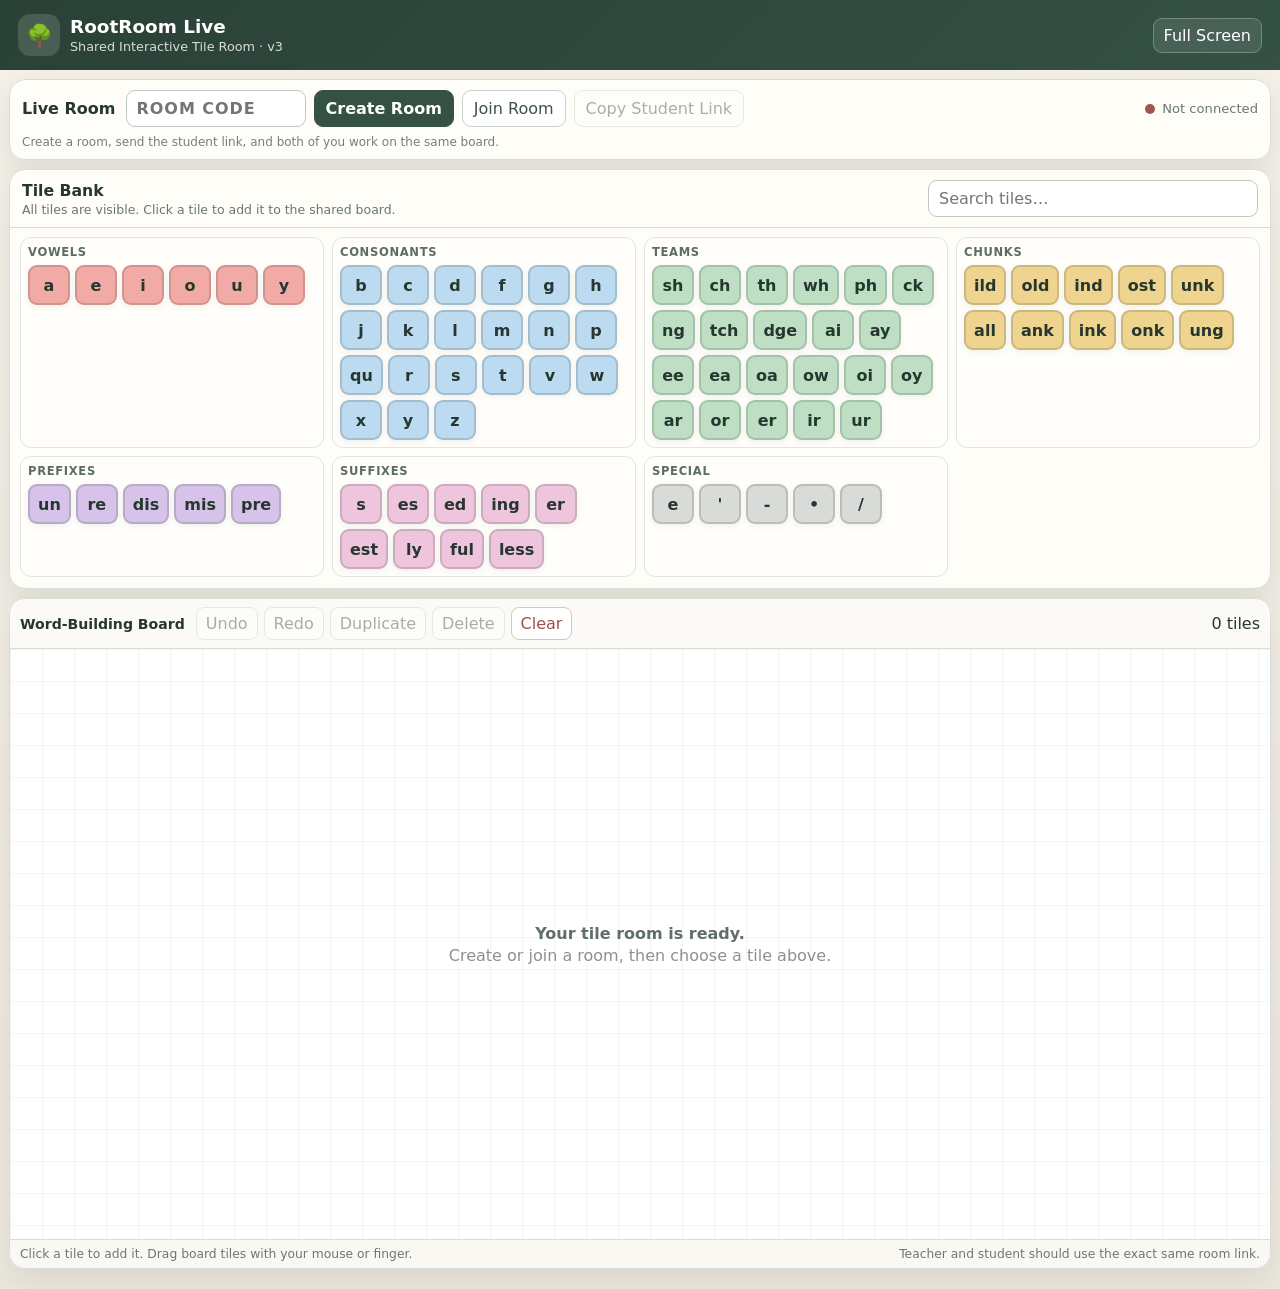
==== commit 47488eef: "RootRoom Live v3 shared board" ====
--- a/rootroom/index.html
+++ b/rootroom/index.html
@@ -3,72 +3,108 @@
 <head>
 <meta charset="UTF-8">
 <meta name="viewport" content="width=device-width,initial-scale=1.0">
-<title>RootRoom Live v2.2</title>
+<title>RootRoom Live v3</title>
 <style>
 :root{
   --forest:#355144;--forest-dark:#2a4136;--ink:#26372f;--muted:#69776f;
-  --paper:#fffdf8;--line:#d7ded8;--shadow:0 10px 24px rgba(38,55,47,.10);
+  --paper:#fffdf8;--line:#d7ded8;--shadow:0 12px 30px rgba(38,55,47,.10);
   --vowel:#f2aaa6;--consonant:#bddbf0;--team:#bfdfc4;--chunk:#efd48f;
   --prefix:#d7c2ea;--suffix:#efc5dd;--special:#d9dbd9;
-  --online:#2f7d4a;--wait:#b47b32;--offline:#a15650
+  --online:#2f7d4a;--wait:#b47b32;--offline:#a15650;
 }
 *{box-sizing:border-box}
 html,body{margin:0;min-height:100%;font-family:Inter,ui-sans-serif,system-ui,-apple-system,BlinkMacSystemFont,"Segoe UI",sans-serif;color:var(--ink);background:linear-gradient(180deg,#f5f1e9,#ede8de)}
 button,input{font:inherit}
-.topbar{padding:11px 18px;display:flex;align-items:center;justify-content:space-between;gap:14px;color:#fff;background:linear-gradient(135deg,var(--forest-dark),var(--forest)}
-.brand{display:flex;align-items:center;gap:10px}.mark{width:42px;height:42px;display:grid;place-items:center;border-radius:12px;background:rgba(255,255,255,.14);font-size:1.35rem}
-.brand h1{margin:0;font-size:1.15rem}.brand p{margin:2px 0 0;font-size:.8rem;opacity:.82}
-.version{font-size:.72rem;opacity:.78}
-.wrap{width:min(1720px,calc(100% - 18px));margin:9px auto 20px;display:grid;gap:9px}
-.room-bar{background:#fffdf8;border:1px solid var(--line);border-radius:14px;box-shadow:var(--shadow);padding:10px 12px;display:flex;align-items:center;gap:9px;flex-wrap:wrap}
-.room-bar strong{margin-right:3px}
-#roomCode{width:175px;text-transform:uppercase;border:1px solid #bec9c1;border-radius:9px;padding:8px 10px;font-weight:800;letter-spacing:.06em}
-.primary{background:var(--forest);color:#fff;border:1px solid var(--forest);border-radius:9px;padding:8px 11px;cursor:pointer;font-weight:700}
-.secondary{background:#fff;color:#415249;border:1px solid #c8d1cb;border-radius:9px;padding:8px 11px;cursor:pointer}
-.secondary:disabled{opacity:.45;cursor:not-allowed}
+.topbar{min-height:70px;padding:11px 18px;display:flex;align-items:center;justify-content:space-between;gap:14px;color:#fff;background:linear-gradient(135deg,var(--forest-dark),var(--forest))}
+.brand{display:flex;align-items:center;gap:10px}
+.brand-mark{width:42px;height:42px;display:grid;place-items:center;border-radius:12px;background:rgba(255,255,255,.14);font-size:1.35rem}
+.brand h1{margin:0;font-size:1.15rem}
+.brand p{margin:2px 0 0;font-size:.8rem;opacity:.82}
+.actions{display:flex;gap:7px;flex-wrap:wrap}
+.head-btn{border:1px solid rgba(255,255,255,.25);background:rgba(255,255,255,.1);color:#fff;border-radius:9px;padding:7px 10px;cursor:pointer}
+.workspace{width:min(1720px,calc(100% - 18px));margin:9px auto 20px;display:grid;gap:9px}
+.live-panel,.tile-bank,.board-panel{background:rgba(255,253,248,.98);border:1px solid var(--line);border-radius:16px;box-shadow:var(--shadow);overflow:hidden}
+.live-panel{padding:10px 12px;display:flex;align-items:center;gap:8px;flex-wrap:wrap}
+.live-panel strong{margin-right:2px}
+#roomCode{width:180px;text-transform:uppercase;border:1px solid #bec9c1;border-radius:9px;padding:8px 10px;font-weight:800;letter-spacing:.06em}
+.primary-btn{background:var(--forest);color:#fff;border:1px solid var(--forest);border-radius:9px;padding:8px 11px;cursor:pointer;font-weight:700}
+.secondary-btn{background:#fff;color:#415249;border:1px solid #c8d1cb;border-radius:9px;padding:8px 11px;cursor:pointer}
+.secondary-btn:disabled{opacity:.45;cursor:not-allowed}
 .status{margin-left:auto;display:flex;align-items:center;gap:7px;font-size:.82rem;color:var(--muted)}
-.dot{width:10px;height:10px;border-radius:50%;background:var(--offline)}.dot.online{background:var(--online)}.dot.wait{background:var(--wait)}
-.note{width:100%;font-size:.75rem;color:#748078}
-.tile-bank,.board-panel{background:rgba(255,253,248,.98);border:1px solid var(--line);border-radius:16px;box-shadow:var(--shadow);overflow:hidden}
-.bank-head{display:flex;justify-content:space-between;align-items:center;gap:14px;padding:9px 12px;border-bottom:1px solid var(--line)}
-.bank-head h2{margin:0 0 2px;font-size:.95rem}.bank-head p{margin:0;color:var(--muted);font-size:.76rem}
-#search{width:min(300px,35vw);border:1px solid #bec9c1;border-radius:9px;padding:7px 9px}
+.dot{width:10px;height:10px;border-radius:50%;background:var(--offline)}
+.dot.online{background:var(--online)}
+.dot.wait{background:var(--wait)}
+.live-help{width:100%;font-size:.75rem;color:#748078}
+.bank-head{display:flex;justify-content:space-between;align-items:center;gap:14px;padding:10px 12px;border-bottom:1px solid var(--line)}
+.bank-head h2{margin:0 0 2px;font-size:.98rem}
+.bank-head p{margin:0;color:var(--muted);font-size:.78rem}
+#search{width:min(330px,38vw);border:1px solid #bec9c1;border-radius:9px;padding:8px 10px}
 .groups{display:grid;grid-template-columns:repeat(4,minmax(220px,1fr));gap:8px;padding:9px 10px 11px}
 .group{border:1px solid #e0e5e1;border-radius:11px;background:#fffefb;padding:7px}
 .group h3{margin:0 0 6px;font-size:.72rem;text-transform:uppercase;letter-spacing:.06em;color:#5d6c64}
 .tray{display:flex;flex-wrap:wrap;gap:5px}
 .tile{min-width:42px;height:40px;padding:4px 8px;border:2px solid rgba(43,55,49,.18);border-radius:9px;display:inline-flex;align-items:center;justify-content:center;font-size:1rem;font-weight:800;color:#26372f;box-shadow:0 2px 6px rgba(34,49,41,.07);user-select:none;-webkit-user-select:none}
-.lib{cursor:pointer}.vowel{background:var(--vowel)}.consonant{background:var(--consonant)}.team{background:var(--team)}.chunk{background:var(--chunk)}.prefix{background:var(--prefix)}.suffix{background:var(--suffix)}.special{background:var(--special)}
+.lib{cursor:pointer}
+.vowel{background:var(--vowel)}
+.consonant{background:var(--consonant)}
+.team{background:var(--team)}
+.chunk{background:var(--chunk)}
+.prefix{background:var(--prefix)}
+.suffix{background:var(--suffix)}
+.special{background:var(--special)}
 .toolbar{display:flex;justify-content:space-between;align-items:center;gap:10px;padding:8px 10px;border-bottom:1px solid var(--line);background:#fbfaf6}
-.tools{display:flex;align-items:center;gap:6px;flex-wrap:wrap}.tools strong{font-size:.88rem;margin-right:5px}.tool{border:1px solid #cad4cd;background:#fff;color:#415249;border-radius:8px;padding:6px 9px;cursor:pointer}.tool:disabled{opacity:.45}.danger{color:#9e4f49;border-color:#dfc1be}
+.tools{display:flex;align-items:center;gap:6px;flex-wrap:wrap}
+.tools strong{font-size:.88rem;margin-right:5px}
+.tool{border:1px solid #cad4cd;background:#fff;color:#415249;border-radius:8px;padding:6px 9px;cursor:pointer}
+.tool:disabled{opacity:.45}
+.danger{color:#9e4f49;border-color:#dfc1be}
 #board{position:relative;min-height:590px;overflow:hidden;background:linear-gradient(to right,rgba(86,106,95,.065) 1px,transparent 1px),linear-gradient(to bottom,rgba(86,106,95,.065) 1px,transparent 1px),#fff;background-size:32px 32px;touch-action:none}
-.board-tile{position:absolute;z-index:3;min-width:58px;height:54px;font-size:1.32rem;cursor:grab;touch-action:none}.board-tile.dragging{cursor:grabbing;z-index:20;box-shadow:0 10px 22px rgba(36,50,43,.22)}.board-tile.selected{outline:3px solid var(--forest);outline-offset:3px}
-.empty{position:absolute;inset:0;display:grid;place-items:center;text-align:center;color:#89938d;pointer-events:none}.empty strong{display:block;color:#607068;margin-bottom:3px}.hidden{display:none!important}
+.board-tile{position:absolute;z-index:3;min-width:58px;height:54px;font-size:1.32rem;cursor:grab;touch-action:none}
+.board-tile.dragging{cursor:grabbing;z-index:20;box-shadow:0 10px 22px rgba(36,50,43,.22)}
+.board-tile.selected{outline:3px solid var(--forest);outline-offset:3px}
+.empty{position:absolute;inset:0;display:grid;place-items:center;text-align:center;color:#89938d;pointer-events:none}
+.empty strong{display:block;color:#607068;margin-bottom:3px}
+.hidden{display:none!important}
 .help{display:flex;justify-content:space-between;gap:12px;flex-wrap:wrap;padding:7px 10px;border-top:1px solid var(--line);background:#faf8f3;font-size:.77rem;color:#6c7872}
 @media(max-width:1250px){.groups{grid-template-columns:repeat(3,minmax(210px,1fr))}}
 @media(max-width:900px){.groups{grid-template-columns:repeat(2,minmax(210px,1fr))}}
-@media(max-width:620px){.topbar,.bank-head,.toolbar{align-items:flex-start}.topbar,.bank-head,.toolbar{flex-direction:column}#search{width:100%}.groups{grid-template-columns:1fr}.status{margin-left:0}}
+@media(max-width:620px){
+  .topbar,.bank-head,.toolbar{align-items:flex-start}
+  .topbar,.bank-head,.toolbar{flex-direction:column}
+  #search{width:100%}
+  .groups{grid-template-columns:1fr}
+  .status{margin-left:0}
+}
 </style>
 </head>
 <body>
 <header class="topbar">
-  <div class="brand"><div class="mark">🌳</div><div><h1>RootRoom Live</h1><p>Shared interactive tile room <span class="version">v2.2</span></p></div></div>
+  <div class="brand">
+    <div class="brand-mark">🌳</div>
+    <div><h1>RootRoom Live</h1><p>Shared Interactive Tile Room · v3</p></div>
+  </div>
+  <div class="actions">
+    <button id="full" class="head-btn">Full Screen</button>
+  </div>
 </header>
 
-<main class="wrap">
-<section class="room-bar">
+<main class="workspace">
+<section class="live-panel">
   <strong>Live Room</strong>
   <input id="roomCode" maxlength="12" placeholder="ROOM CODE" aria-label="Room code">
-  <button id="createRoom" class="primary">Create Room</button>
-  <button id="joinRoom" class="secondary">Join Room</button>
-  <button id="copyLink" class="secondary" disabled>Copy Student Link</button>
-  <div class="status"><span id="statusDot" class="dot"></span><span id="statusText">Not connected</span></div>
-  <div class="note">Teacher and student use the same room link. Board changes sync automatically.</div>
+  <button id="createRoom" class="primary-btn">Create Room</button>
+  <button id="joinRoom" class="secondary-btn">Join Room</button>
+  <button id="copyLink" class="secondary-btn" disabled>Copy Student Link</button>
+  <div class="status">
+    <span id="statusDot" class="dot"></span>
+    <span id="statusText">Not connected</span>
+  </div>
+  <div class="live-help">Create a room, send the student link, and both of you work on the same board.</div>
 </section>
 
 <section class="tile-bank">
   <div class="bank-head">
-    <div><h2>Tile Bank</h2><p>All tiles are visible at once.</p></div>
+    <div><h2>Tile Bank</h2><p>All tiles are visible. Click a tile to add it to the shared board.</p></div>
     <input id="search" type="search" placeholder="Search tiles…">
   </div>
   <div id="groups" class="groups"></div>
@@ -76,11 +112,25 @@
 
 <section class="board-panel">
   <div class="toolbar">
-    <div class="tools"><strong>Word-Building Board</strong><button id="undo" class="tool">Undo</button><button id="redo" class="tool">Redo</button><button id="dup" class="tool">Duplicate</button><button id="del" class="tool">Delete</button><button id="clear" class="tool danger">Clear</button></div>
+    <div class="tools">
+      <strong>Word-Building Board</strong>
+      <button id="undo" class="tool">Undo</button>
+      <button id="redo" class="tool">Redo</button>
+      <button id="dup" class="tool">Duplicate</button>
+      <button id="del" class="tool">Delete</button>
+      <button id="clear" class="tool danger">Clear</button>
+    </div>
     <span id="count">0 tiles</span>
   </div>
-  <div id="board"><div id="empty" class="empty"><div><strong>Your tile room is ready.</strong><span>Create or join a room, then choose a tile above.</span></div></div></div>
-  <div class="help"><span>Click a tile to add it. Drag tiles with mouse or finger.</span><span>Both computers must use the same room code.</span></div>
+  <div id="board">
+    <div id="empty" class="empty">
+      <div><strong>Your tile room is ready.</strong><span>Create or join a room, then choose a tile above.</span></div>
+    </div>
+  </div>
+  <div class="help">
+    <span>Click a tile to add it. Drag board tiles with your mouse or finger.</span>
+    <span>Teacher and student should use the exact same room link.</span>
+  </div>
 </section>
 </main>
 
@@ -89,6 +139,7 @@
 "use strict";
 
 const API="https://rootsrundeepliteracy.pottersclay.workers.dev";
+
 const sets={
   vowels:{label:"Vowels",type:"vowel",items:["a","e","i","o","u","y"]},
   consonants:{label:"Consonants",type:"consonant",items:["b","c","d","f","g","h","j","k","l","m","n","p","qu","r","s","t","v","w","x","y","z"]},
@@ -99,234 +150,389 @@
   special:{label:"Special",type:"special",items:["e","'","-","•","/"]}
 };
 
-const groups=document.getElementById("groups"),search=document.getElementById("search"),board=document.getElementById("board"),empty=document.getElementById("empty"),count=document.getElementById("count");
-const roomCode=document.getElementById("roomCode"),statusDot=document.getElementById("statusDot"),statusText=document.getElementById("statusText"),copyLink=document.getElementById("copyLink");
-const undoBtn=document.getElementById("undo"),redoBtn=document.getElementById("redo"),dupBtn=document.getElementById("dup"),delBtn=document.getElementById("del");
-
-let currentRoom="",selected=null,drag=null,nextId=1,history=[],hi=-1,pollTimer=null,lastRev=-1,applyingRemote=false,busy=false;
+const groups=document.getElementById("groups");
+const search=document.getElementById("search");
+const board=document.getElementById("board");
+const empty=document.getElementById("empty");
+const count=document.getElementById("count");
+const roomCode=document.getElementById("roomCode");
+const statusDot=document.getElementById("statusDot");
+const statusText=document.getElementById("statusText");
+const copyLink=document.getElementById("copyLink");
+const undoBtn=document.getElementById("undo");
+const redoBtn=document.getElementById("redo");
+const dupBtn=document.getElementById("dup");
+const delBtn=document.getElementById("del");
+
+let selected=null;
+let drag=null;
+let history=[];
+let hi=-1;
+let currentRoom="";
+let lastRev=-1;
+let pollTimer=null;
+let posting=false;
+let applyingRemote=false;
+let nextId=1;
 
 function setStatus(text,mode="off"){
   statusText.textContent=text;
-  statusDot.className="dot"+(mode==="on"?" online":mode==="wait"?" wait":"");
-}
-function cleanRoom(v){return String(v||"").toUpperCase().replace(/[^A-Z0-9_-]/g,"").slice(0,12)}
-function makeRoom(){
+  statusDot.className="dot";
+  if(mode==="on")statusDot.classList.add("online");
+  if(mode==="wait")statusDot.classList.add("wait");
+}
+
+function cleanRoom(value){
+  return String(value||"").toUpperCase().replace(/[^A-Z0-9_-]/g,"").slice(0,12);
+}
+
+function randomRoom(){
   const chars="ABCDEFGHJKLMNPQRSTUVWXYZ23456789";
-  const bytes=new Uint8Array(8);crypto.getRandomValues(bytes);
-  return [...bytes].map(b=>chars[b%chars.length]).join("");
-}
-function shareUrl(code){const u=new URL(location.href);u.searchParams.set("room",code);return u.toString()}
-
-async function getRoomState(code){
-  const res=await fetch(`${API}/state?room=${encodeURIComponent(code)}&t=${Date.now()}`,{
+  const bytes=new Uint8Array(8);
+  crypto.getRandomValues(bytes);
+  return Array.from(bytes,b=>chars[b%chars.length]).join("");
+}
+
+function roomLink(code){
+  const url=new URL(window.location.href);
+  url.searchParams.set("room",code);
+  return url.toString();
+}
+
+async function fetchState(room){
+  const response=await fetch(`${API}/state?room=${encodeURIComponent(room)}&ts=${Date.now()}`,{
     method:"GET",
     mode:"cors",
     cache:"no-store"
   });
-  if(!res.ok) throw new Error(`Server returned ${res.status}`);
-  const msg=await res.json();
-  if(!msg.ok) throw new Error(msg.error||"Room error");
-  return msg;
-}
-
-async function postRoomState(code,boardState){
-  const res=await fetch(`${API}/state?room=${encodeURIComponent(code)}`,{
-    method:"POST",
-    mode:"cors",
-    cache:"no-store",
-    headers:{"Content-Type":"application/json"},
-    body:JSON.stringify({board:boardState})
-  });
-  if(!res.ok) throw new Error(`Server returned ${res.status}`);
-  const msg=await res.json();
-  if(!msg.ok) throw new Error(msg.error||"Room error");
-  return msg;
-}
-
-async function connect(code){
-  code=cleanRoom(code);
-  if(!code)return;
-  currentRoom=code;
-  roomCode.value=code;
-  history.replaceState(null,"",shareUrl(code));
+  if(!response.ok)throw new Error(`GET ${response.status}`);
+  const data=await response.json();
+  if(!data.ok)throw new Error(data.error||"Room read failed");
+  return data;
+}
+
+async function saveState(){
+  if(!currentRoom||applyingRemote||posting)return;
+  posting=true;
+  try{
+    const response=await fetch(`${API}/state?room=${encodeURIComponent(currentRoom)}`,{
+      method:"POST",
+      mode:"cors",
+      cache:"no-store",
+      headers:{"Content-Type":"application/json"},
+      body:JSON.stringify({board:serialize()})
+    });
+    if(!response.ok)throw new Error(`POST ${response.status}`);
+    const result=await response.json();
+    if(!result.ok)throw new Error(result.error||"Room save failed");
+    lastRev=Number(result.rev||lastRev);
+    setStatus("Live","on");
+  }catch(error){
+    console.error("RootRoom save error:",error);
+    setStatus("Connection problem","off");
+  }finally{
+    posting=false;
+  }
+}
+
+async function connect(room){
+  room=cleanRoom(room);
+  if(!room)return;
+  if(pollTimer)clearInterval(pollTimer);
+
+  currentRoom=room;
+  roomCode.value=room;
   copyLink.disabled=false;
+  history.replaceState(null,"",roomLink(room));
   setStatus("Connecting…","wait");
-  if(pollTimer)clearInterval(pollTimer);
 
   try{
-    const msg=await getRoomState(code);
-    lastRev=Number(msg.rev||0);
+    const state=await fetchState(room);
+    lastRev=Number(state.rev||0);
     applyingRemote=true;
-    restore(msg.board||[]);
+    restore(state.board||[]);
     applyingRemote=false;
     resetHistory();
     setStatus("Live","on");
-    pollTimer=setInterval(poll,400);
-  }catch(err){
-    console.error(err);
+    pollTimer=setInterval(poll,450);
+  }catch(error){
+    console.error("RootRoom connect error:",error);
     setStatus("Connection problem","off");
   }
 }
 
 async function poll(){
-  if(!currentRoom||drag||busy)return;
+  if(!currentRoom||drag||posting)return;
   try{
-    const msg=await getRoomState(currentRoom);
+    const state=await fetchState(currentRoom);
     setStatus("Live","on");
-    const rev=Number(msg.rev||0);
+    const rev=Number(state.rev||0);
     if(rev>lastRev){
       lastRev=rev;
       applyingRemote=true;
-      restore(msg.board||[]);
+      restore(state.board||[]);
       applyingRemote=false;
       resetHistory();
     }
-  }catch(err){
-    console.error(err);
+  }catch(error){
+    console.error("RootRoom poll error:",error);
     setStatus("Connection problem","off");
   }
 }
 
-async function syncNow(){
-  if(applyingRemote)return;
+function render(){
+  const q=search.value.trim().toLowerCase();
+  groups.innerHTML="";
+  Object.values(sets).forEach(group=>{
+    const matches=group.items.filter(item=>item.toLowerCase().includes(q));
+    if(q&&!matches.length)return;
+
+    const section=document.createElement("section");
+    section.className="group";
+
+    const heading=document.createElement("h3");
+    heading.textContent=group.label;
+
+    const tray=document.createElement("div");
+    tray.className="tray";
+
+    matches.forEach(text=>{
+      const button=document.createElement("button");
+      button.type="button";
+      button.className=`tile lib ${group.type}`;
+      button.textContent=text;
+      if(text==="y")button.title=`y acting as a ${group.type==="vowel"?"vowel":"consonant"}`;
+      button.addEventListener("click",()=>{
+        if(!currentRoom){
+          setStatus("Create or join a room first","wait");
+          return;
+        }
+        const n=board.querySelectorAll(".board-tile").length;
+        const offset=22*(n%9);
+        addTile(text,group.type,55+offset,75+offset,true);
+        remember();
+        saveState();
+      });
+      tray.appendChild(button);
+    });
+
+    section.append(heading,tray);
+    groups.appendChild(section);
+  });
+}
+
+function addTile(text,type,x,y,selectIt,id){
+  const tile=document.createElement("div");
+  tile.className=`tile board-tile ${type}`;
+  tile.textContent=text;
+  tile.dataset.text=text;
+  tile.dataset.type=type;
+  tile.dataset.id=id||`t${Date.now().toString(36)}${nextId++}`;
+  tile.style.left=Math.max(0,Number(x)||0)+"px";
+  tile.style.top=Math.max(0,Number(y)||0)+"px";
+
+  tile.addEventListener("pointerdown",startDrag);
+  tile.addEventListener("click",event=>{
+    event.stopPropagation();
+    selectTile(tile);
+  });
+  tile.addEventListener("dblclick",event=>{
+    event.preventDefault();
+    event.stopPropagation();
+    selectTile(tile);
+    duplicateSelected();
+  });
+
+  board.appendChild(tile);
+  if(selectIt)selectTile(tile);
+  update();
+  return tile;
+}
+
+function selectTile(tile){
+  if(selected&&selected!==tile)selected.classList.remove("selected");
+  selected=tile;
+  if(selected)selected.classList.add("selected");
+  update();
+}
+
+function startDrag(event){
+  if(event.button!==undefined&&event.button!==0)return;
+
+  const tile=event.currentTarget;
+  event.preventDefault();
+  event.stopPropagation();
+  selectTile(tile);
+
+  const rect=tile.getBoundingClientRect();
+  drag={
+    tile,
+    pointerId:event.pointerId,
+    dx:event.clientX-rect.left,
+    dy:event.clientY-rect.top,
+    startLeft:parseFloat(tile.style.left)||0,
+    startTop:parseFloat(tile.style.top)||0
+  };
+
+  tile.classList.add("dragging");
+  try{tile.setPointerCapture(event.pointerId)}catch{}
+
+  tile.addEventListener("pointermove",moveDrag);
+  tile.addEventListener("pointerup",endDrag);
+  tile.addEventListener("pointercancel",endDrag);
+}
+
+function moveDrag(event){
+  if(!drag||event.pointerId!==drag.pointerId)return;
+  event.preventDefault();
+
+  const rect=board.getBoundingClientRect();
+  const tile=drag.tile;
+  const x=Math.max(0,Math.min(board.clientWidth-tile.offsetWidth,event.clientX-rect.left-drag.dx));
+  const y=Math.max(0,Math.min(board.clientHeight-tile.offsetHeight,event.clientY-rect.top-drag.dy));
+
+  tile.style.left=x+"px";
+  tile.style.top=y+"px";
+}
+
+function endDrag(){
+  if(!drag)return;
+
+  const {tile,startLeft,startTop}=drag;
+  tile.classList.remove("dragging");
+  tile.removeEventListener("pointermove",moveDrag);
+  tile.removeEventListener("pointerup",endDrag);
+  tile.removeEventListener("pointercancel",endDrag);
+
+  drag=null;
+
+  const changed=
+    Math.abs((parseFloat(tile.style.left)||0)-startLeft)>.5 ||
+    Math.abs((parseFloat(tile.style.top)||0)-startTop)>.5;
+
+  if(changed){
+    remember();
+    saveState();
+  }
+}
+
+function duplicateSelected(){
+  if(!selected||!currentRoom)return;
+  addTile(
+    selected.dataset.text,
+    selected.dataset.type,
+    (parseFloat(selected.style.left)||0)+68,
+    (parseFloat(selected.style.top)||0)+68,
+    true
+  );
+  remember();
+  saveState();
+}
+
+function deleteSelected(){
+  if(!selected||!currentRoom)return;
+  selected.remove();
+  selected=null;
+  update();
+  remember();
+  saveState();
+}
+
+function clearAll(){
   if(!currentRoom){
     setStatus("Create or join a room first","wait");
     return;
   }
-  busy=true;
-  try{
-    const msg=await postRoomState(currentRoom,serialize());
-    lastRev=Number(msg.rev||lastRev);
-    setStatus("Live","on");
-  }catch(err){
-    console.error(err);
-    setStatus("Connection problem","off");
-  }finally{
-    busy=false;
-  }
-}
-
-function renderTiles(){
-  const q=search.value.trim().toLowerCase();
-  groups.innerHTML="";
-  Object.values(sets).forEach(g=>{
-    const matches=g.items.filter(t=>t.toLowerCase().includes(q));
-    if(q&&!matches.length)return;
-    const section=document.createElement("section");section.className="group";
-    const h=document.createElement("h3");h.textContent=g.label;
-    const tray=document.createElement("div");tray.className="tray";
-    matches.forEach(text=>{
-      const b=document.createElement("button");b.type="button";b.className=`tile lib ${g.type}`;b.textContent=text;
-      if(text==="y")b.title=`y acting as a ${g.type==="vowel"?"vowel":"consonant"}`;
-      b.addEventListener("click",()=>{
-        const n=board.querySelectorAll(".board-tile").length,off=22*(n%9);
-        addTile(text,g.type,55+off,75+off,true);
-        remember();syncNow();
-      });
-      tray.appendChild(b);
-    });
-    section.append(h,tray);groups.appendChild(section);
-  });
-}
-
-function addTile(text,type,x,y,selectIt,id){
-  const e=document.createElement("div");
-  e.className=`tile board-tile ${type}`;
-  e.textContent=text;
-  e.dataset.text=text;e.dataset.type=type;e.dataset.id=id||`t${Date.now().toString(36)}${nextId++}`;
-  e.style.left=Math.max(0,Number(x)||0)+"px";e.style.top=Math.max(0,Number(y)||0)+"px";
-  e.addEventListener("pointerdown",startDrag);
-  e.addEventListener("click",ev=>{ev.stopPropagation();selectTile(e)});
-  e.addEventListener("dblclick",ev=>{ev.preventDefault();ev.stopPropagation();selectTile(e);duplicateSelected()});
-  board.appendChild(e);
-  if(selectIt)selectTile(e);
-  updateUI();
-}
-function selectTile(e){
-  if(selected&&selected!==e)selected.classList.remove("selected");
-  selected=e;if(selected)selected.classList.add("selected");updateUI();
-}
-function startDrag(ev){
-  if(ev.button!==undefined&&ev.button!==0)return;
-  const e=ev.currentTarget;ev.preventDefault();ev.stopPropagation();selectTile(e);
-  const r=e.getBoundingClientRect();
-  drag={e,id:ev.pointerId,dx:ev.clientX-r.left,dy:ev.clientY-r.top,l:parseFloat(e.style.left)||0,t:parseFloat(e.style.top)||0};
-  e.classList.add("dragging");
-  try{e.setPointerCapture(ev.pointerId)}catch{}
-  e.addEventListener("pointermove",moveDrag);e.addEventListener("pointerup",endDrag);e.addEventListener("pointercancel",endDrag);
-}
-function moveDrag(ev){
-  if(!drag||ev.pointerId!==drag.id)return;
-  ev.preventDefault();
-  const r=board.getBoundingClientRect(),e=drag.e;
-  e.style.left=Math.max(0,Math.min(board.clientWidth-e.offsetWidth,ev.clientX-r.left-drag.dx))+"px";
-  e.style.top=Math.max(0,Math.min(board.clientHeight-e.offsetHeight,ev.clientY-r.top-drag.dy))+"px";
-}
-function endDrag(){
-  if(!drag)return;
-  const d=drag,e=d.e;
-  e.classList.remove("dragging");
-  e.removeEventListener("pointermove",moveDrag);e.removeEventListener("pointerup",endDrag);e.removeEventListener("pointercancel",endDrag);
-  drag=null;
-  const changed=Math.abs((parseFloat(e.style.left)||0)-d.l)>.5||Math.abs((parseFloat(e.style.top)||0)-d.t)>.5;
-  if(changed){remember();syncNow()}
-}
-function duplicateSelected(){
-  if(!selected)return;
-  addTile(selected.dataset.text,selected.dataset.type,(parseFloat(selected.style.left)||0)+68,(parseFloat(selected.style.top)||0)+68,true);
-  remember();syncNow();
-}
-function deleteSelected(){
-  if(!selected)return;
-  selected.remove();selected=null;updateUI();remember();syncNow();
-}
-function clearAll(){
   if(!board.querySelector(".board-tile"))return;
   if(!confirm("Clear every tile from this shared room?"))return;
-  board.querySelectorAll(".board-tile").forEach(e=>e.remove());
-  selected=null;updateUI();remember();syncNow();
-}
+
+  board.querySelectorAll(".board-tile").forEach(tile=>tile.remove());
+  selected=null;
+  update();
+  remember();
+  saveState();
+}
+
 function serialize(){
-  return [...board.querySelectorAll(".board-tile")].map(e=>({
-    id:e.dataset.id,text:e.dataset.text,type:e.dataset.type,
-    left:parseFloat(e.style.left)||0,top:parseFloat(e.style.top)||0
+  return [...board.querySelectorAll(".board-tile")].map(tile=>({
+    id:tile.dataset.id,
+    text:tile.dataset.text,
+    type:tile.dataset.type,
+    left:parseFloat(tile.style.left)||0,
+    top:parseFloat(tile.style.top)||0
   }));
 }
-function restore(arr){
-  board.querySelectorAll(".board-tile").forEach(e=>e.remove());
+
+function restore(items){
+  board.querySelectorAll(".board-tile").forEach(tile=>tile.remove());
   selected=null;
-  (arr||[]).forEach(i=>addTile(i.text,i.type,i.left,i.top,false,i.id));
-  updateUI();
-}
+  (items||[]).forEach(item=>{
+    addTile(item.text,item.type,item.left,item.top,false,item.id);
+  });
+  update();
+}
+
 function remember(){
-  const s=JSON.stringify(serialize());
-  if(hi>=0&&history[hi]===s)return;
-  history=history.slice(0,hi+1);history.push(s);hi=history.length-1;
-  if(history.length>50){history.shift();hi--}
-  updateUI();
-}
-function resetHistory(){history=[JSON.stringify(serialize())];hi=0;updateUI()}
+  const snapshot=JSON.stringify(serialize());
+  if(hi>=0&&history[hi]===snapshot)return;
+  history=history.slice(0,hi+1);
+  history.push(snapshot);
+  hi=history.length-1;
+  if(history.length>50){
+    history.shift();
+    hi--;
+  }
+  update();
+}
+
+function resetHistory(){
+  history=[JSON.stringify(serialize())];
+  hi=0;
+  update();
+}
+
 function undo(){
-  if(hi<=0)return;
-  hi--;applyingRemote=true;restore(JSON.parse(history[hi]));applyingRemote=false;updateUI();syncNow();
-}
+  if(hi<=0||!currentRoom)return;
+  hi--;
+  applyingRemote=true;
+  restore(JSON.parse(history[hi]));
+  applyingRemote=false;
+  saveState();
+}
+
 function redo(){
-  if(hi>=history.length-1)return;
-  hi++;applyingRemote=true;restore(JSON.parse(history[hi]));applyingRemote=false;updateUI();syncNow();
-}
-function updateUI(){
+  if(hi>=history.length-1||!currentRoom)return;
+  hi++;
+  applyingRemote=true;
+  restore(JSON.parse(history[hi]));
+  applyingRemote=false;
+  saveState();
+}
+
+function update(){
   const n=board.querySelectorAll(".board-tile").length;
   count.textContent=n+" "+(n===1?"tile":"tiles");
   empty.classList.toggle("hidden",n>0);
-  undoBtn.disabled=hi<=0;redoBtn.disabled=hi<0||hi>=history.length-1;
-  dupBtn.disabled=!selected;delBtn.disabled=!selected;
-}
-
-document.getElementById("createRoom").addEventListener("click",()=>connect(makeRoom()));
-document.getElementById("joinRoom").addEventListener("click",()=>connect(roomCode.value));
-roomCode.addEventListener("keydown",e=>{if(e.key==="Enter")connect(roomCode.value)});
+  undoBtn.disabled=hi<=0;
+  redoBtn.disabled=hi<0||hi>=history.length-1;
+  dupBtn.disabled=!selected;
+  delBtn.disabled=!selected;
+}
+
+document.getElementById("createRoom").addEventListener("click",()=>{
+  connect(randomRoom());
+});
+
+document.getElementById("joinRoom").addEventListener("click",()=>{
+  connect(roomCode.value);
+});
+
+roomCode.addEventListener("keydown",event=>{
+  if(event.key==="Enter")connect(roomCode.value);
+});
+
 copyLink.addEventListener("click",async()=>{
-  const link=shareUrl(currentRoom);
+  const link=roomLink(currentRoom);
   try{
     await navigator.clipboard.writeText(link);
     copyLink.textContent="Copied!";
@@ -335,21 +541,37 @@
     prompt("Copy this student link:",link);
   }
 });
-search.addEventListener("input",renderTiles);
-board.addEventListener("pointerdown",ev=>{
-  if(ev.target===board){
+
+search.addEventListener("input",render);
+
+board.addEventListener("pointerdown",event=>{
+  if(event.target===board){
     if(selected)selected.classList.remove("selected");
-    selected=null;updateUI();
+    selected=null;
+    update();
   }
 });
-undoBtn.addEventListener("click",undo);redoBtn.addEventListener("click",redo);
-dupBtn.addEventListener("click",duplicateSelected);delBtn.addEventListener("click",deleteSelected);
+
+undoBtn.addEventListener("click",undo);
+redoBtn.addEventListener("click",redo);
+dupBtn.addEventListener("click",duplicateSelected);
+delBtn.addEventListener("click",deleteSelected);
 document.getElementById("clear").addEventListener("click",clearAll);
 
-renderTiles();resetHistory();
-const initialRoom=cleanRoom(new URL(location.href).searchParams.get("room"));
+document.getElementById("full").addEventListener("click",async()=>{
+  try{
+    if(!document.fullscreenElement)await document.documentElement.requestFullscreen();
+    else await document.exitFullscreen();
+  }catch{}
+});
+
+render();
+resetHistory();
+
+const initialRoom=cleanRoom(new URL(window.location.href).searchParams.get("room"));
 if(initialRoom)connect(initialRoom);
+
 })();
 </script>
 </body>
-</html>+</html>
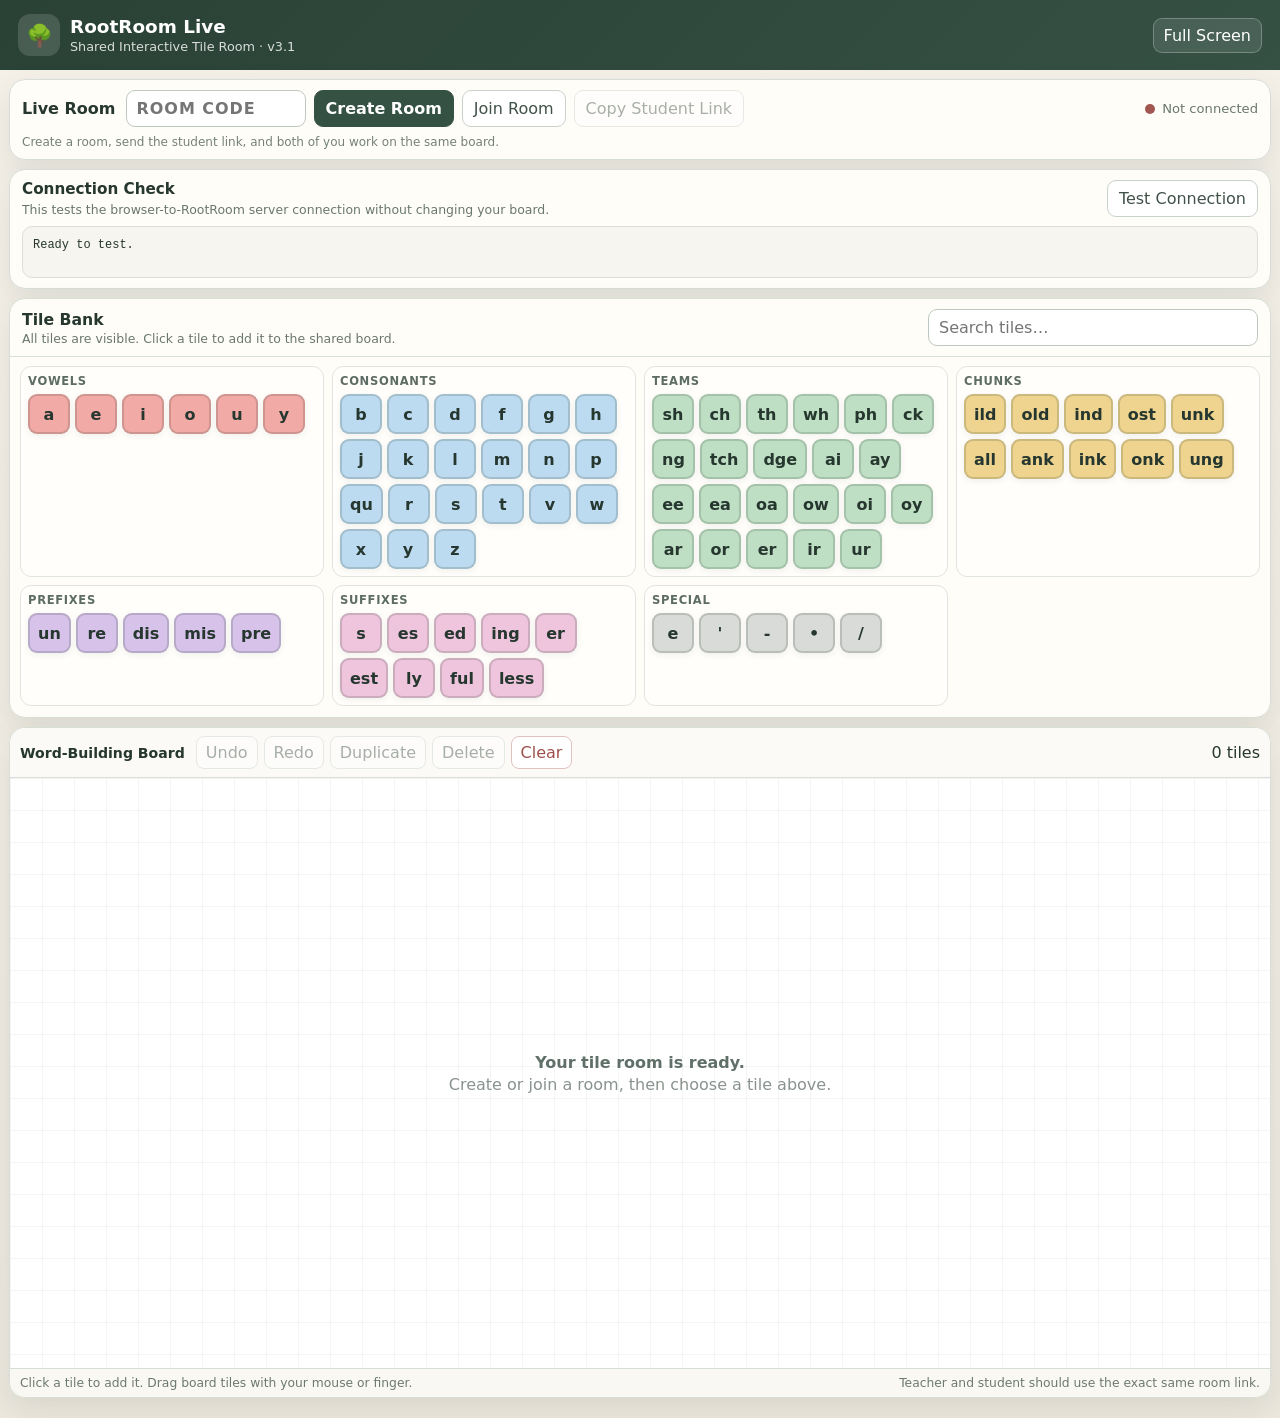
==== commit 30b7a88f: "RootRoom Live v3.1 connection diagnostic" ====
--- a/rootroom/index.html
+++ b/rootroom/index.html
@@ -3,7 +3,7 @@
 <head>
 <meta charset="UTF-8">
 <meta name="viewport" content="width=device-width,initial-scale=1.0">
-<title>RootRoom Live v3</title>
+<title>RootRoom Live v3.1</title>
 <style>
 :root{
   --forest:#355144;--forest-dark:#2a4136;--ink:#26372f;--muted:#69776f;
@@ -66,6 +66,13 @@
 .empty strong{display:block;color:#607068;margin-bottom:3px}
 .hidden{display:none!important}
 .help{display:flex;justify-content:space-between;gap:12px;flex-wrap:wrap;padding:7px 10px;border-top:1px solid var(--line);background:#faf8f3;font-size:.77rem;color:#6c7872}
+
+.diagnostic{background:#fffdf8;border:1px solid var(--line);border-radius:16px;box-shadow:var(--shadow);padding:10px 12px}
+.diagnostic-head{display:flex;align-items:center;justify-content:space-between;gap:10px;flex-wrap:wrap}
+.diagnostic h2{margin:0;font-size:.95rem}
+.diagnostic p{margin:4px 0 0;color:var(--muted);font-size:.78rem}
+#diagOutput{margin-top:9px;padding:10px;border-radius:10px;background:#f7f5ef;border:1px solid #dedfd8;font:12px/1.45 ui-monospace,SFMono-Regular,Consolas,monospace;white-space:pre-wrap;min-height:52px}
+
 @media(max-width:1250px){.groups{grid-template-columns:repeat(3,minmax(210px,1fr))}}
 @media(max-width:900px){.groups{grid-template-columns:repeat(2,minmax(210px,1fr))}}
 @media(max-width:620px){
@@ -81,7 +88,7 @@
 <header class="topbar">
   <div class="brand">
     <div class="brand-mark">🌳</div>
-    <div><h1>RootRoom Live</h1><p>Shared Interactive Tile Room · v3</p></div>
+    <div><h1>RootRoom Live</h1><p>Shared Interactive Tile Room · v3.1</p></div>
   </div>
   <div class="actions">
     <button id="full" class="head-btn">Full Screen</button>
@@ -100,6 +107,14 @@
     <span id="statusText">Not connected</span>
   </div>
   <div class="live-help">Create a room, send the student link, and both of you work on the same board.</div>
+</section>
+
+<section class="diagnostic">
+  <div class="diagnostic-head">
+    <div><h2>Connection Check</h2><p>This tests the browser-to-RootRoom server connection without changing your board.</p></div>
+    <button id="testConnection" class="secondary-btn">Test Connection</button>
+  </div>
+  <div id="diagOutput">Ready to test.</div>
 </section>
 
 <section class="tile-bank">
@@ -519,6 +534,57 @@
   delBtn.disabled=!selected;
 }
 
+async function runDiagnostics(){
+  const out=document.getElementById("diagOutput");
+  const testRoom="DIAG"+Date.now().toString(36).toUpperCase().slice(-6);
+  out.textContent="Testing…";
+  const lines=[];
+  async function attempt(label,fn){
+    try{
+      const result=await fn();
+      lines.push(`✓ ${label}: ${result}`);
+      out.textContent=lines.join("\n");
+      return true;
+    }catch(error){
+      lines.push(`✗ ${label}: ${error && error.message ? error.message : String(error)}`);
+      out.textContent=lines.join("\n");
+      return false;
+    }
+  }
+  const healthOK=await attempt("Health check",async()=>{
+    const r=await fetch(`${API}/health?ts=${Date.now()}`,{mode:"cors",cache:"no-store"});
+    const text=await r.text();
+    if(!r.ok)throw new Error(`HTTP ${r.status} ${text}`);
+    return text;
+  });
+  const readOK=await attempt("Room read",async()=>{
+    const r=await fetch(`${API}/state?room=${encodeURIComponent(testRoom)}&ts=${Date.now()}`,{mode:"cors",cache:"no-store"});
+    const text=await r.text();
+    if(!r.ok)throw new Error(`HTTP ${r.status} ${text}`);
+    return text;
+  });
+  const writeOK=await attempt("Room write",async()=>{
+    const r=await fetch(`${API}/state?room=${encodeURIComponent(testRoom)}`,{
+      method:"POST",mode:"cors",cache:"no-store",headers:{"Content-Type":"application/json"},body:JSON.stringify({board:[]})
+    });
+    const text=await r.text();
+    if(!r.ok)throw new Error(`HTTP ${r.status} ${text}`);
+    return text;
+  });
+  if(healthOK&&readOK&&writeOK){
+    lines.push("\nRESULT: Browser connection is healthy. The remaining bug is inside RootRoom room-state logic.");
+  }else if(!healthOK){
+    lines.push("\nRESULT: The browser cannot reach the Worker at all. This points to a browser/CORS/security restriction.");
+  }else if(healthOK&&!readOK){
+    lines.push("\nRESULT: The Worker is reachable, but room reads are failing.");
+  }else if(healthOK&&readOK&&!writeOK){
+    lines.push("\nRESULT: Reads work, but writes/preflight are failing. This strongly points to CORS/preflight handling.");
+  }
+  out.textContent=lines.join("\n");
+}
+
+document.getElementById("testConnection").addEventListener("click",runDiagnostics);
+
 document.getElementById("createRoom").addEventListener("click",()=>{
   connect(randomRoom());
 });
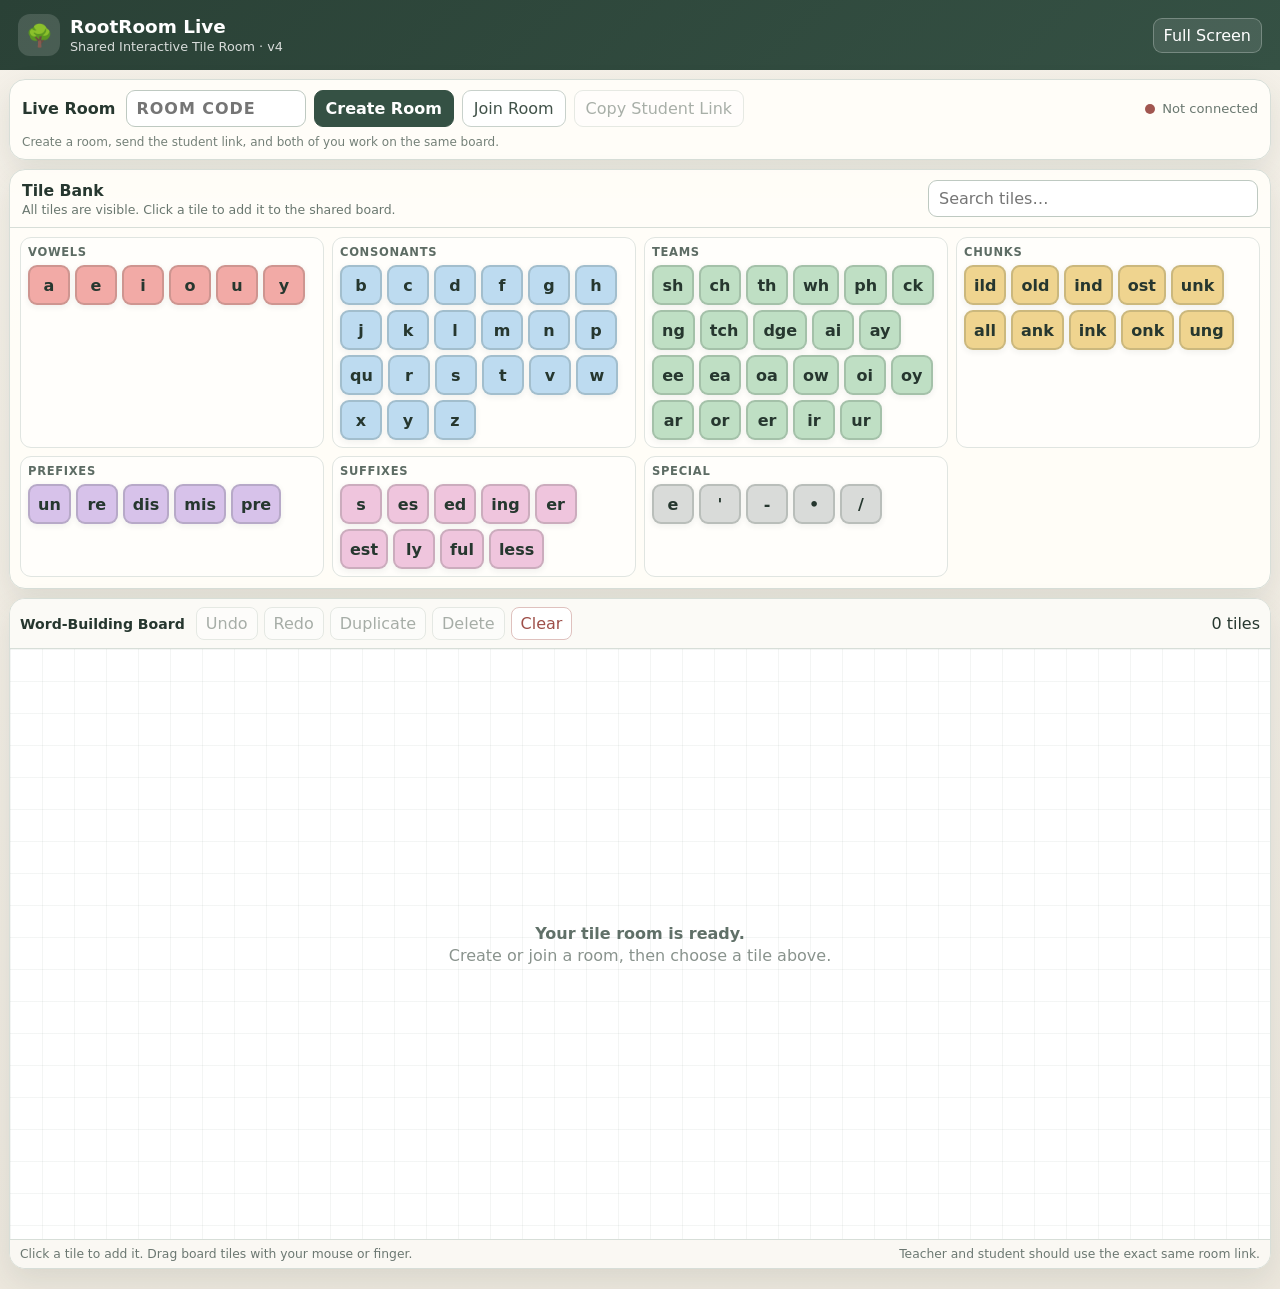
==== commit c7996fa6: "RootRoom Live v4 shared board fix" ====
--- a/rootroom/index.html
+++ b/rootroom/index.html
@@ -3,7 +3,7 @@
 <head>
 <meta charset="UTF-8">
 <meta name="viewport" content="width=device-width,initial-scale=1.0">
-<title>RootRoom Live v3.1</title>
+<title>RootRoom Live v4</title>
 <style>
 :root{
   --forest:#355144;--forest-dark:#2a4136;--ink:#26372f;--muted:#69776f;
@@ -66,13 +66,6 @@
 .empty strong{display:block;color:#607068;margin-bottom:3px}
 .hidden{display:none!important}
 .help{display:flex;justify-content:space-between;gap:12px;flex-wrap:wrap;padding:7px 10px;border-top:1px solid var(--line);background:#faf8f3;font-size:.77rem;color:#6c7872}
-
-.diagnostic{background:#fffdf8;border:1px solid var(--line);border-radius:16px;box-shadow:var(--shadow);padding:10px 12px}
-.diagnostic-head{display:flex;align-items:center;justify-content:space-between;gap:10px;flex-wrap:wrap}
-.diagnostic h2{margin:0;font-size:.95rem}
-.diagnostic p{margin:4px 0 0;color:var(--muted);font-size:.78rem}
-#diagOutput{margin-top:9px;padding:10px;border-radius:10px;background:#f7f5ef;border:1px solid #dedfd8;font:12px/1.45 ui-monospace,SFMono-Regular,Consolas,monospace;white-space:pre-wrap;min-height:52px}
-
 @media(max-width:1250px){.groups{grid-template-columns:repeat(3,minmax(210px,1fr))}}
 @media(max-width:900px){.groups{grid-template-columns:repeat(2,minmax(210px,1fr))}}
 @media(max-width:620px){
@@ -88,11 +81,9 @@
 <header class="topbar">
   <div class="brand">
     <div class="brand-mark">🌳</div>
-    <div><h1>RootRoom Live</h1><p>Shared Interactive Tile Room · v3.1</p></div>
+    <div><h1>RootRoom Live</h1><p>Shared Interactive Tile Room · v4</p></div>
   </div>
-  <div class="actions">
-    <button id="full" class="head-btn">Full Screen</button>
-  </div>
+  <div class="actions"><button id="full" class="head-btn">Full Screen</button></div>
 </header>
 
 <main class="workspace">
@@ -109,14 +100,6 @@
   <div class="live-help">Create a room, send the student link, and both of you work on the same board.</div>
 </section>
 
-<section class="diagnostic">
-  <div class="diagnostic-head">
-    <div><h2>Connection Check</h2><p>This tests the browser-to-RootRoom server connection without changing your board.</p></div>
-    <button id="testConnection" class="secondary-btn">Test Connection</button>
-  </div>
-  <div id="diagOutput">Ready to test.</div>
-</section>
-
 <section class="tile-bank">
   <div class="bank-head">
     <div><h2>Tile Bank</h2><p>All tiles are visible. Click a tile to add it to the shared board.</p></div>
@@ -138,9 +121,7 @@
     <span id="count">0 tiles</span>
   </div>
   <div id="board">
-    <div id="empty" class="empty">
-      <div><strong>Your tile room is ready.</strong><span>Create or join a room, then choose a tile above.</span></div>
-    </div>
+    <div id="empty" class="empty"><div><strong>Your tile room is ready.</strong><span>Create or join a room, then choose a tile above.</span></div></div>
   </div>
   <div class="help">
     <span>Click a tile to add it. Drag board tiles with your mouse or finger.</span>
@@ -181,8 +162,8 @@
 
 let selected=null;
 let drag=null;
-let history=[];
-let hi=-1;
+let undoStack=[];
+let undoIndex=-1;
 let currentRoom="";
 let lastRev=-1;
 let pollTimer=null;
@@ -196,36 +177,29 @@
   if(mode==="on")statusDot.classList.add("online");
   if(mode==="wait")statusDot.classList.add("wait");
 }
-
 function cleanRoom(value){
   return String(value||"").toUpperCase().replace(/[^A-Z0-9_-]/g,"").slice(0,12);
 }
-
 function randomRoom(){
   const chars="ABCDEFGHJKLMNPQRSTUVWXYZ23456789";
   const bytes=new Uint8Array(8);
   crypto.getRandomValues(bytes);
   return Array.from(bytes,b=>chars[b%chars.length]).join("");
 }
-
 function roomLink(code){
   const url=new URL(window.location.href);
   url.searchParams.set("room",code);
   return url.toString();
 }
-
 async function fetchState(room){
   const response=await fetch(`${API}/state?room=${encodeURIComponent(room)}&ts=${Date.now()}`,{
-    method:"GET",
-    mode:"cors",
-    cache:"no-store"
+    method:"GET",mode:"cors",cache:"no-store"
   });
   if(!response.ok)throw new Error(`GET ${response.status}`);
   const data=await response.json();
   if(!data.ok)throw new Error(data.error||"Room read failed");
   return data;
 }
-
 async function saveState(){
   if(!currentRoom||applyingRemote||posting)return;
   posting=true;
@@ -249,55 +223,63 @@
     posting=false;
   }
 }
-
 async function connect(room){
   room=cleanRoom(room);
   if(!room)return;
-  if(pollTimer)clearInterval(pollTimer);
+
+  if(pollTimer){
+    clearInterval(pollTimer);
+    pollTimer=null;
+  }
 
   currentRoom=room;
   roomCode.value=room;
   copyLink.disabled=false;
-  history.replaceState(null,"",roomLink(room));
+
+  // IMPORTANT: explicitly use the browser history object.
+  window.history.replaceState(null,"",roomLink(room));
+
   setStatus("Connecting…","wait");
 
   try{
     const state=await fetchState(room);
     lastRev=Number(state.rev||0);
+
     applyingRemote=true;
     restore(state.board||[]);
     applyingRemote=false;
-    resetHistory();
+
+    resetUndo();
     setStatus("Live","on");
-    pollTimer=setInterval(poll,450);
+    pollTimer=setInterval(poll,300);
   }catch(error){
     console.error("RootRoom connect error:",error);
     setStatus("Connection problem","off");
   }
 }
-
 async function poll(){
   if(!currentRoom||drag||posting)return;
   try{
     const state=await fetchState(currentRoom);
     setStatus("Live","on");
+
     const rev=Number(state.rev||0);
     if(rev>lastRev){
       lastRev=rev;
       applyingRemote=true;
       restore(state.board||[]);
       applyingRemote=false;
-      resetHistory();
+      resetUndo();
     }
   }catch(error){
     console.error("RootRoom poll error:",error);
     setStatus("Connection problem","off");
   }
 }
-
 function render(){
   const q=search.value.trim().toLowerCase();
   groups.innerHTML="";
+
   Object.values(sets).forEach(group=>{
     const matches=group.items.filter(item=>item.toLowerCase().includes(q));
     if(q&&!matches.length)return;
@@ -316,7 +298,9 @@
       button.type="button";
       button.className=`tile lib ${group.type}`;
       button.textContent=text;
+
       if(text==="y")button.title=`y acting as a ${group.type==="vowel"?"vowel":"consonant"}`;
+
       button.addEventListener("click",()=>{
         if(!currentRoom){
           setStatus("Create or join a room first","wait");
@@ -325,9 +309,10 @@
         const n=board.querySelectorAll(".board-tile").length;
         const offset=22*(n%9);
         addTile(text,group.type,55+offset,75+offset,true);
-        remember();
+        rememberUndo();
         saveState();
       });
+
       tray.appendChild(button);
     });
 
@@ -335,7 +320,6 @@
     groups.appendChild(section);
   });
 }
-
 function addTile(text,type,x,y,selectIt,id){
   const tile=document.createElement("div");
   tile.className=`tile board-tile ${type}`;
@@ -363,14 +347,12 @@
   update();
   return tile;
 }
-
 function selectTile(tile){
   if(selected&&selected!==tile)selected.classList.remove("selected");
   selected=tile;
   if(selected)selected.classList.add("selected");
   update();
 }
-
 function startDrag(event){
   if(event.button!==undefined&&event.button!==0)return;
 
@@ -396,24 +378,24 @@
   tile.addEventListener("pointerup",endDrag);
   tile.addEventListener("pointercancel",endDrag);
 }
-
 function moveDrag(event){
   if(!drag||event.pointerId!==drag.pointerId)return;
+
   event.preventDefault();
-
   const rect=board.getBoundingClientRect();
   const tile=drag.tile;
+
   const x=Math.max(0,Math.min(board.clientWidth-tile.offsetWidth,event.clientX-rect.left-drag.dx));
   const y=Math.max(0,Math.min(board.clientHeight-tile.offsetHeight,event.clientY-rect.top-drag.dy));
 
   tile.style.left=x+"px";
   tile.style.top=y+"px";
 }
-
 function endDrag(){
   if(!drag)return;
 
   const {tile,startLeft,startTop}=drag;
+
   tile.classList.remove("dragging");
   tile.removeEventListener("pointermove",moveDrag);
   tile.removeEventListener("pointerup",endDrag);
@@ -426,13 +408,13 @@
     Math.abs((parseFloat(tile.style.top)||0)-startTop)>.5;
 
   if(changed){
-    remember();
+    rememberUndo();
     saveState();
   }
 }
-
 function duplicateSelected(){
   if(!selected||!currentRoom)return;
+
   addTile(
     selected.dataset.text,
     selected.dataset.type,
@@ -440,34 +422,34 @@
     (parseFloat(selected.style.top)||0)+68,
     true
   );
-  remember();
+
+  rememberUndo();
   saveState();
 }
-
 function deleteSelected(){
   if(!selected||!currentRoom)return;
+
   selected.remove();
   selected=null;
   update();
-  remember();
+  rememberUndo();
   saveState();
 }
-
 function clearAll(){
   if(!currentRoom){
     setStatus("Create or join a room first","wait");
     return;
   }
+
   if(!board.querySelector(".board-tile"))return;
   if(!confirm("Clear every tile from this shared room?"))return;
 
   board.querySelectorAll(".board-tile").forEach(tile=>tile.remove());
   selected=null;
   update();
-  remember();
+  rememberUndo();
   saveState();
 }
-
 function serialize(){
   return [...board.querySelectorAll(".board-tile")].map(tile=>({
     id:tile.dataset.id,
@@ -477,113 +459,66 @@
     top:parseFloat(tile.style.top)||0
   }));
 }
-
 function restore(items){
   board.querySelectorAll(".board-tile").forEach(tile=>tile.remove());
   selected=null;
+
   (items||[]).forEach(item=>{
     addTile(item.text,item.type,item.left,item.top,false,item.id);
   });
-  update();
-}
-
-function remember(){
+
+  update();
+}
+function rememberUndo(){
   const snapshot=JSON.stringify(serialize());
-  if(hi>=0&&history[hi]===snapshot)return;
-  history=history.slice(0,hi+1);
-  history.push(snapshot);
-  hi=history.length-1;
-  if(history.length>50){
-    history.shift();
-    hi--;
-  }
-  update();
-}
-
-function resetHistory(){
-  history=[JSON.stringify(serialize())];
-  hi=0;
-  update();
-}
-
+
+  if(undoIndex>=0&&undoStack[undoIndex]===snapshot)return;
+
+  undoStack=undoStack.slice(0,undoIndex+1);
+  undoStack.push(snapshot);
+  undoIndex=undoStack.length-1;
+
+  if(undoStack.length>50){
+    undoStack.shift();
+    undoIndex--;
+  }
+
+  update();
+}
+function resetUndo(){
+  undoStack=[JSON.stringify(serialize())];
+  undoIndex=0;
+  update();
+}
 function undo(){
-  if(hi<=0||!currentRoom)return;
-  hi--;
+  if(undoIndex<=0||!currentRoom)return;
+
+  undoIndex--;
   applyingRemote=true;
-  restore(JSON.parse(history[hi]));
+  restore(JSON.parse(undoStack[undoIndex]));
   applyingRemote=false;
   saveState();
 }
-
 function redo(){
-  if(hi>=history.length-1||!currentRoom)return;
-  hi++;
+  if(undoIndex>=undoStack.length-1||!currentRoom)return;
+
+  undoIndex++;
   applyingRemote=true;
-  restore(JSON.parse(history[hi]));
+  restore(JSON.parse(undoStack[undoIndex]));
   applyingRemote=false;
   saveState();
 }
-
 function update(){
   const n=board.querySelectorAll(".board-tile").length;
+
   count.textContent=n+" "+(n===1?"tile":"tiles");
   empty.classList.toggle("hidden",n>0);
-  undoBtn.disabled=hi<=0;
-  redoBtn.disabled=hi<0||hi>=history.length-1;
+
+  undoBtn.disabled=undoIndex<=0;
+  redoBtn.disabled=undoIndex<0||undoIndex>=undoStack.length-1;
   dupBtn.disabled=!selected;
   delBtn.disabled=!selected;
 }
-
-async function runDiagnostics(){
-  const out=document.getElementById("diagOutput");
-  const testRoom="DIAG"+Date.now().toString(36).toUpperCase().slice(-6);
-  out.textContent="Testing…";
-  const lines=[];
-  async function attempt(label,fn){
-    try{
-      const result=await fn();
-      lines.push(`✓ ${label}: ${result}`);
-      out.textContent=lines.join("\n");
-      return true;
-    }catch(error){
-      lines.push(`✗ ${label}: ${error && error.message ? error.message : String(error)}`);
-      out.textContent=lines.join("\n");
-      return false;
-    }
-  }
-  const healthOK=await attempt("Health check",async()=>{
-    const r=await fetch(`${API}/health?ts=${Date.now()}`,{mode:"cors",cache:"no-store"});
-    const text=await r.text();
-    if(!r.ok)throw new Error(`HTTP ${r.status} ${text}`);
-    return text;
-  });
-  const readOK=await attempt("Room read",async()=>{
-    const r=await fetch(`${API}/state?room=${encodeURIComponent(testRoom)}&ts=${Date.now()}`,{mode:"cors",cache:"no-store"});
-    const text=await r.text();
-    if(!r.ok)throw new Error(`HTTP ${r.status} ${text}`);
-    return text;
-  });
-  const writeOK=await attempt("Room write",async()=>{
-    const r=await fetch(`${API}/state?room=${encodeURIComponent(testRoom)}`,{
-      method:"POST",mode:"cors",cache:"no-store",headers:{"Content-Type":"application/json"},body:JSON.stringify({board:[]})
-    });
-    const text=await r.text();
-    if(!r.ok)throw new Error(`HTTP ${r.status} ${text}`);
-    return text;
-  });
-  if(healthOK&&readOK&&writeOK){
-    lines.push("\nRESULT: Browser connection is healthy. The remaining bug is inside RootRoom room-state logic.");
-  }else if(!healthOK){
-    lines.push("\nRESULT: The browser cannot reach the Worker at all. This points to a browser/CORS/security restriction.");
-  }else if(healthOK&&!readOK){
-    lines.push("\nRESULT: The Worker is reachable, but room reads are failing.");
-  }else if(healthOK&&readOK&&!writeOK){
-    lines.push("\nRESULT: Reads work, but writes/preflight are failing. This strongly points to CORS/preflight handling.");
-  }
-  out.textContent=lines.join("\n");
-}
-
-document.getElementById("testConnection").addEventListener("click",runDiagnostics);
 
 document.getElementById("createRoom").addEventListener("click",()=>{
   connect(randomRoom());
@@ -599,6 +534,7 @@
 
 copyLink.addEventListener("click",async()=>{
   const link=roomLink(currentRoom);
+
   try{
     await navigator.clipboard.writeText(link);
     copyLink.textContent="Copied!";
@@ -632,7 +568,7 @@
 });
 
 render();
-resetHistory();
+resetUndo();
 
 const initialRoom=cleanRoom(new URL(window.location.href).searchParams.get("room"));
 if(initialRoom)connect(initialRoom);
